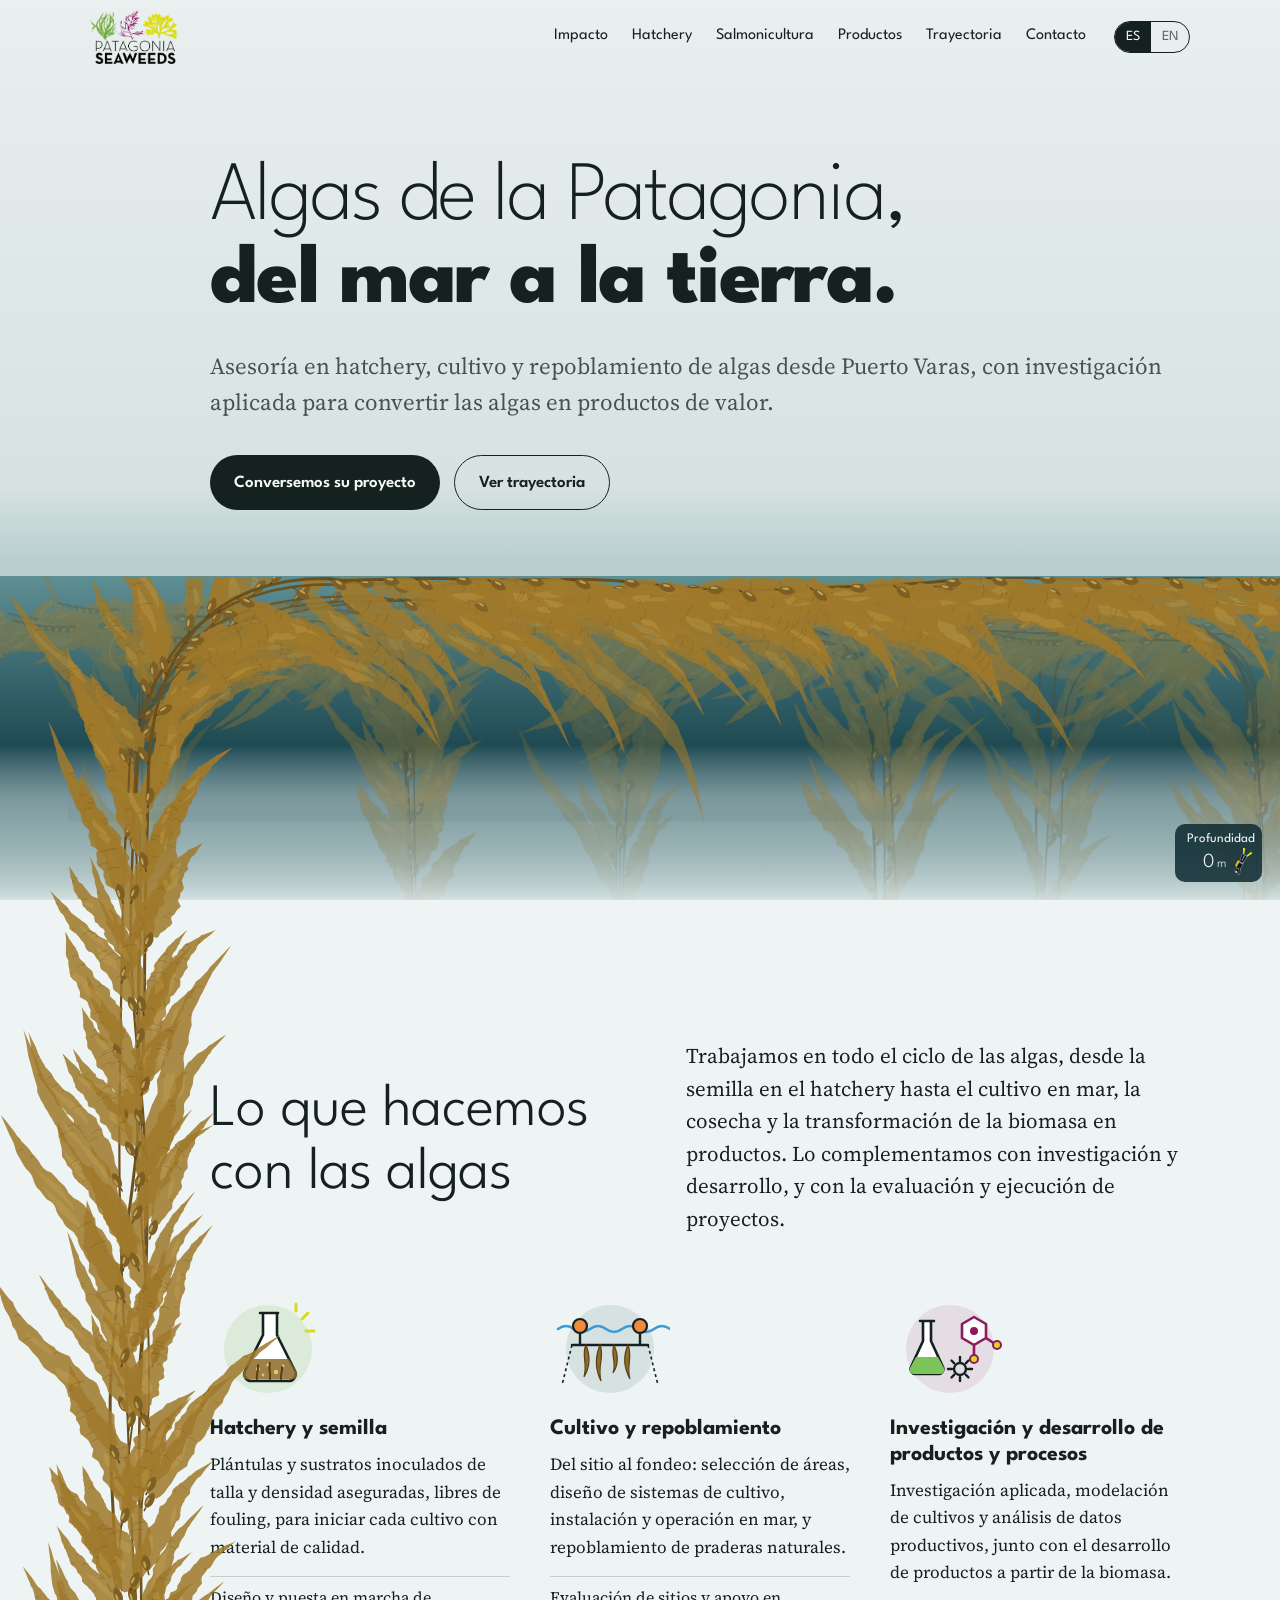
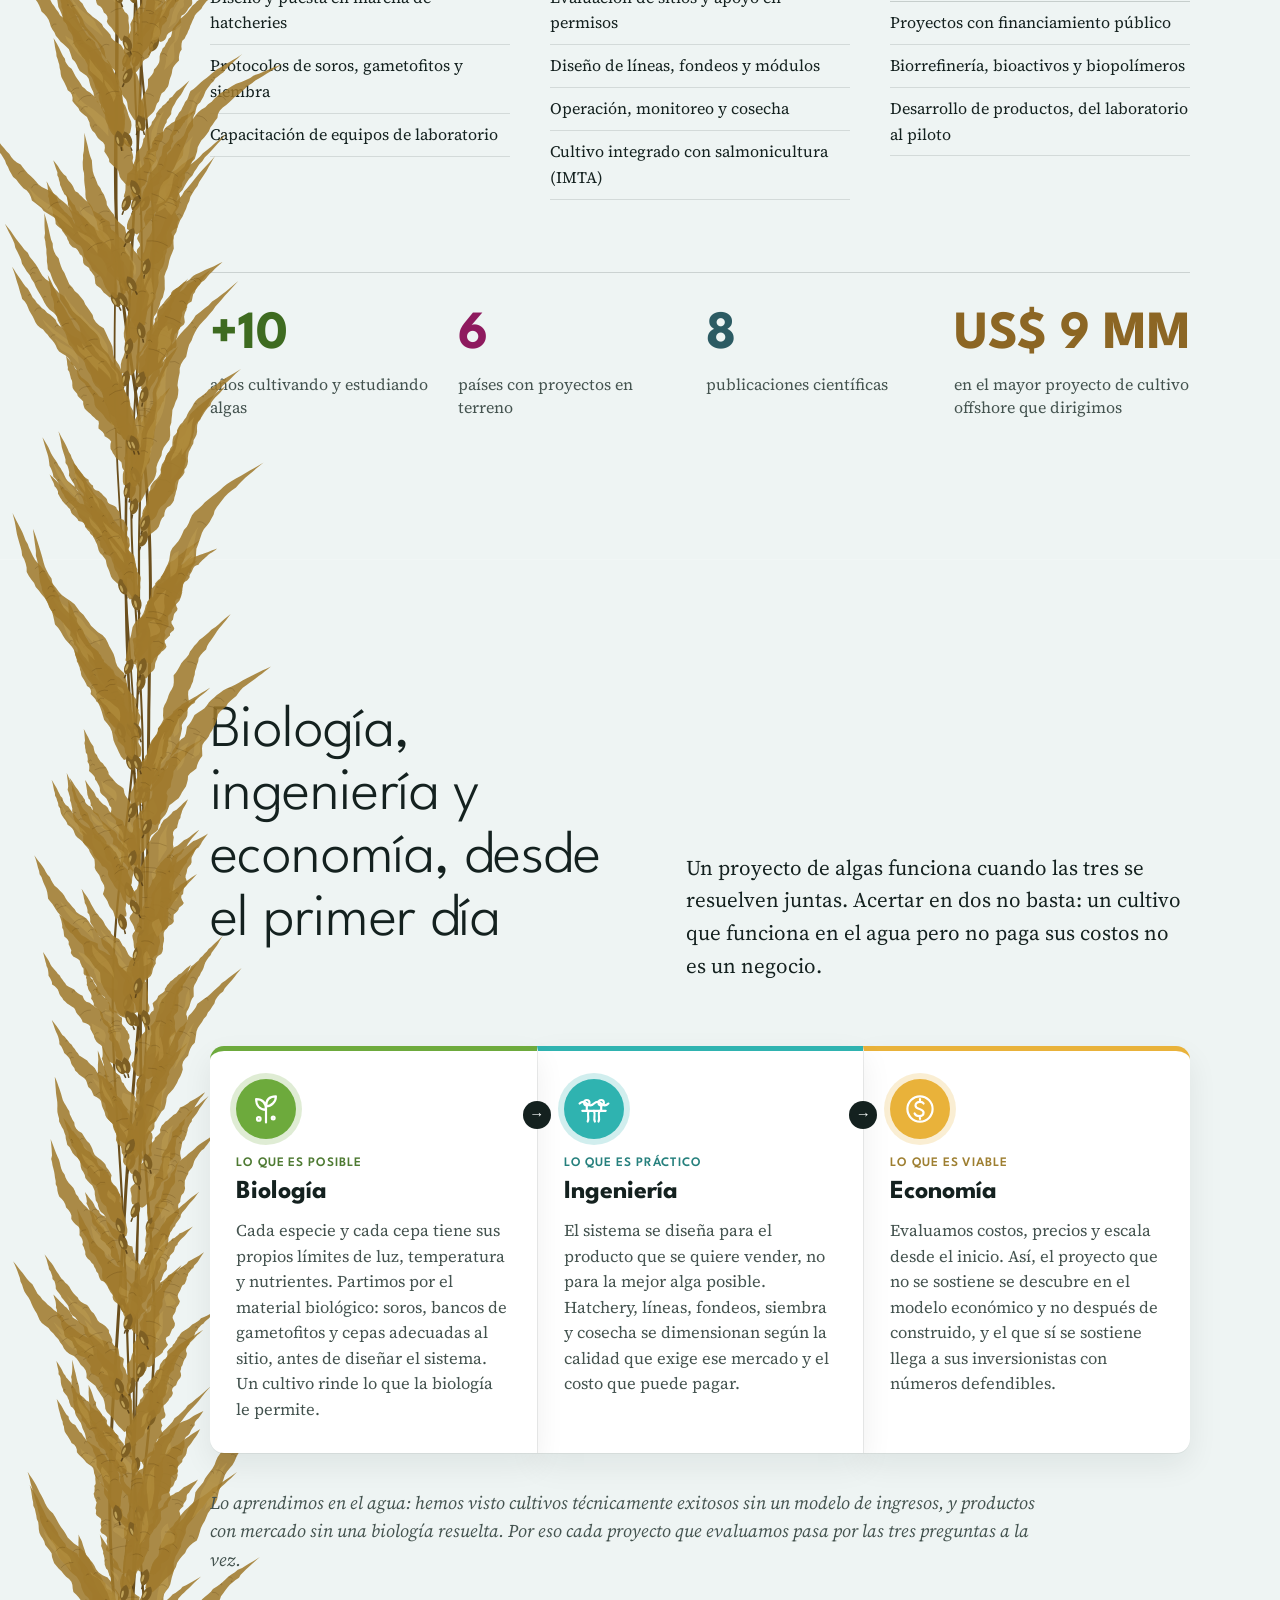
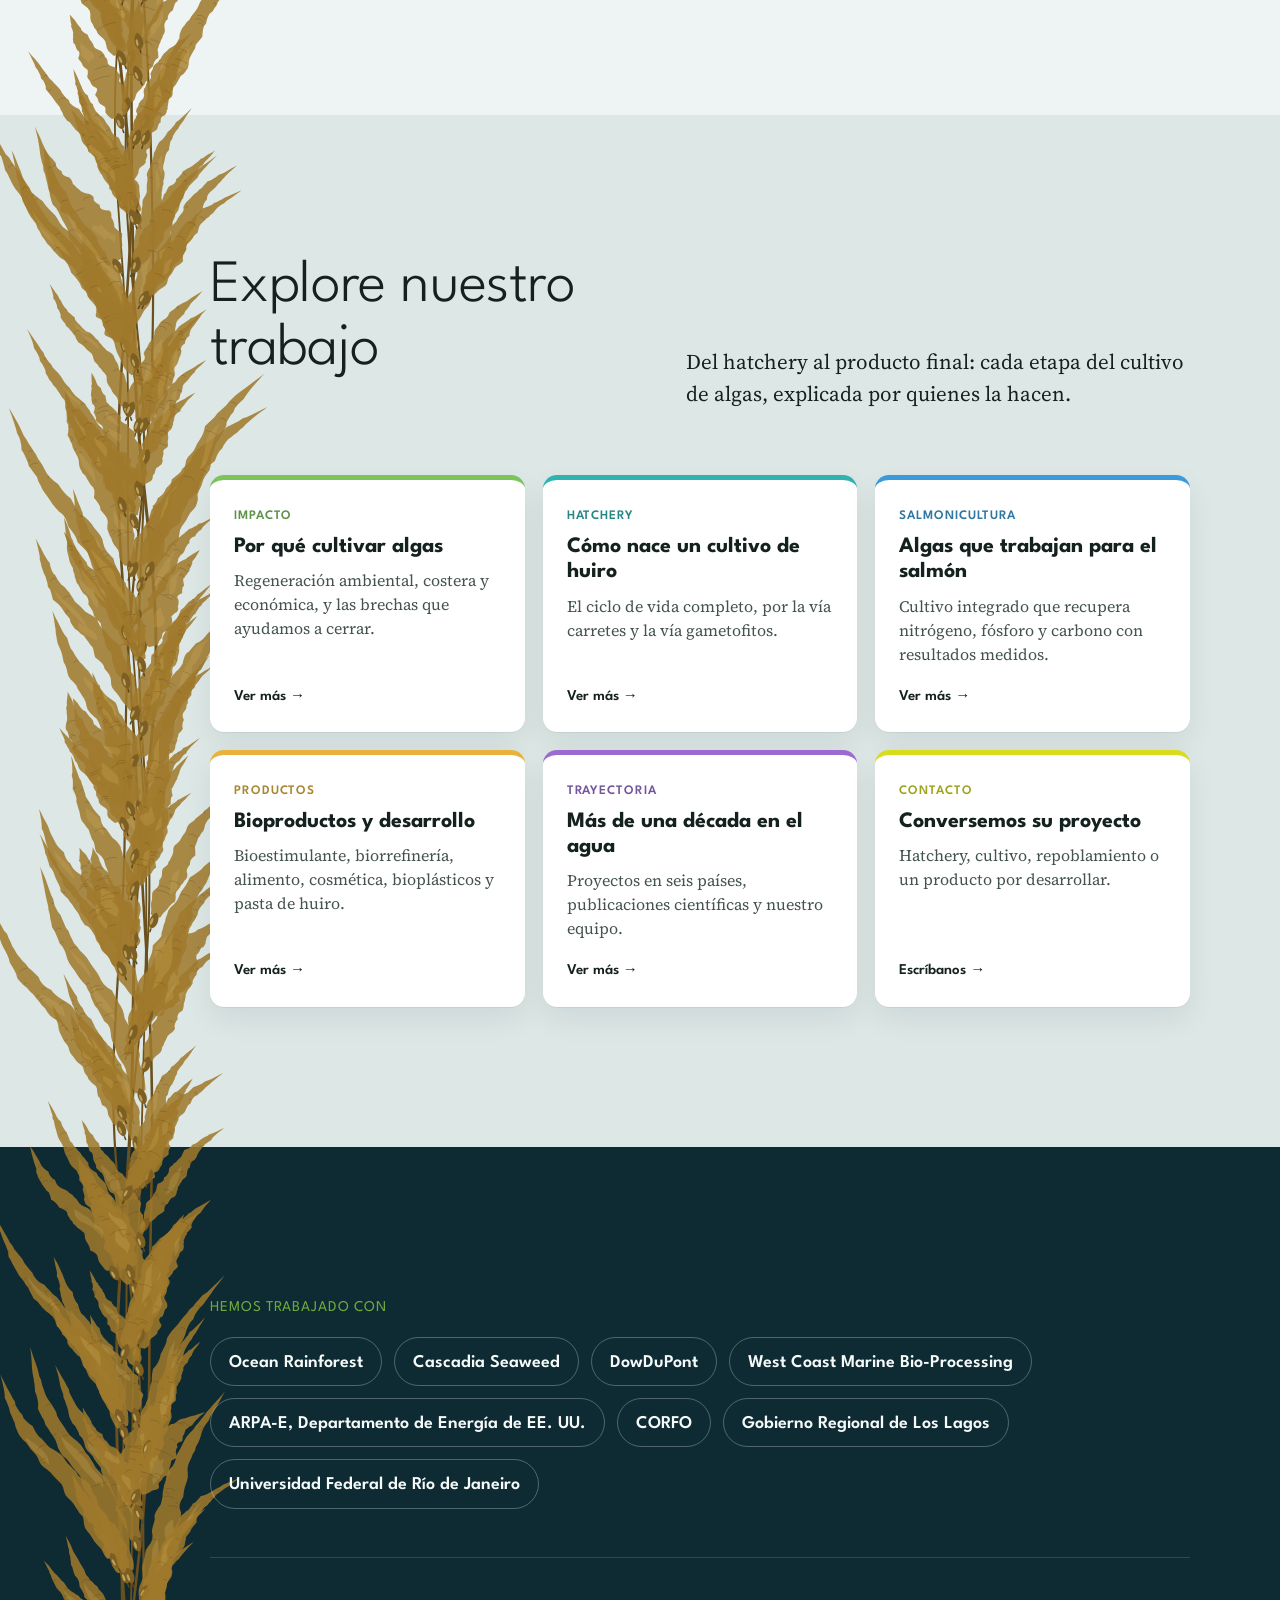
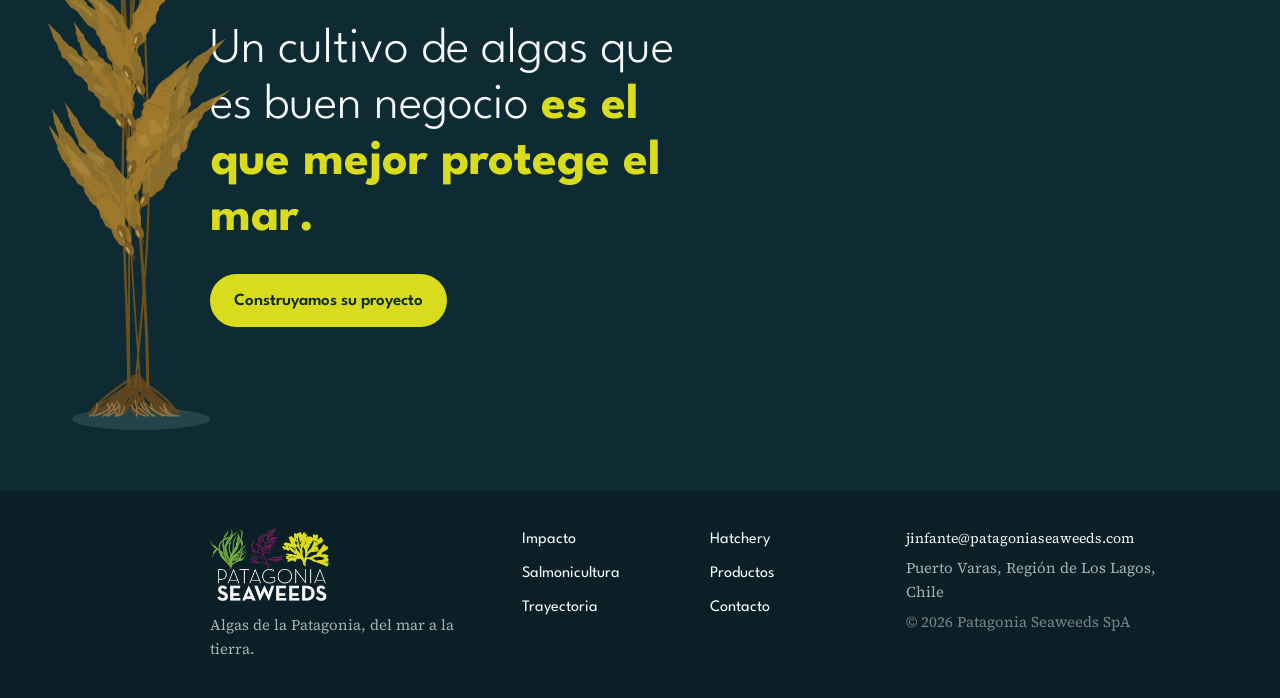
==== index.html @ 60bc0990 "Actualiza sitio 11/03/2026 12:45:59.74" ====
<!DOCTYPE html>

<html lang="es"><head>
<meta charset="utf-8"/>
<meta content="width=device-width, initial-scale=1.0" name="viewport"/>
<title>Cultivo de algas y hatchery en Chile | Patagonia Seaweeds</title>
<meta content="Hatchery de algas, cultivo y repoblamiento de huiro (Macrocystis), algas para salmonicultura (IMTA), bioestimulantes y desarrollo de productos. Puerto Varas, Chile." name="description"/>
<link href="https://www.patagoniaseaweeds.com/" rel="canonical"/>
<link href="https://www.patagoniaseaweeds.com/" hreflang="es" rel="alternate"/>
<link href="https://www.patagoniaseaweeds.com/en/" hreflang="en" rel="alternate"/>
<link href="https://www.patagoniaseaweeds.com/" hreflang="x-default" rel="alternate"/>
<meta content="index, follow, max-image-preview:large, max-snippet:-1" name="robots"/>
<meta content="#0E2A33" name="theme-color"/>
<meta content="website" property="og:type"/>
<meta content="Patagonia Seaweeds" property="og:site_name"/>
<meta content="es_CL" property="og:locale"/>
<meta content="en_US" property="og:locale:alternate"/>
<meta content="https://www.patagoniaseaweeds.com/" property="og:url"/>
<meta content="Cultivo de algas y hatchery en Chile | Patagonia Seaweeds" property="og:title"/>
<meta content="Hatchery de algas, cultivo y repoblamiento de huiro (Macrocystis), algas para salmonicultura (IMTA), bioestimulantes y desarrollo de productos. Puerto Varas, Chile." property="og:description"/>
<meta content="https://www.patagoniaseaweeds.com/images/og.jpg" property="og:image"/>
<meta content="summary_large_image" name="twitter:card"/>
<link href="/favicon-32.png" rel="icon" sizes="32x32" type="image/png"/>
<link href="/favicon.png" rel="apple-touch-icon"/>
<script type="application/ld+json">
  {
    "@context": "https://schema.org",
    "@graph": [
      {
        "@type": ["Organization", "ProfessionalService"],
        "@id": "https://www.patagoniaseaweeds.com/#org",
        "name": "Patagonia Seaweeds SpA",
        "alternateName": "Patagonia Seaweeds",
        "url": "https://www.patagoniaseaweeds.com/",
        "logo": "https://www.patagoniaseaweeds.com/images/logo-color.png",
        "image": "https://www.patagoniaseaweeds.com/images/og.jpg",
        "foundingDate": "2015-10-02",
        "founder": { "@id": "https://www.patagoniaseaweeds.com/#javier" },
        "address": { "@type": "PostalAddress", "addressLocality": "Puerto Varas", "addressRegion": "Región de Los Lagos", "addressCountry": "CL" },
        "areaServed": [{ "@type": "Country", "name": "Chile" }, { "@type": "Place", "name": "Internacional" }],
        "email": "jinfante@patagoniaseaweeds.com",
        "description": "Empresa de Puerto Varas, Chile, especializada en hatchery de algas, cultivo y repoblamiento de huiro (Macrocystis pyrifera), cultivo de algas junto a centros de salmón (IMTA), bioestimulantes, biorrefinería y desarrollo de productos a partir de algas.",
        "knowsAbout": ["cultivo de algas", "hatchery de algas", "Macrocystis pyrifera", "huiro", "kelp", "repoblamiento de algas", "acuicultura multitrófica integrada (IMTA)", "bioestimulantes de algas", "biorrefinería de algas", "alginato", "fucoidano"],
        "knowsLanguage": ["es", "en"],
        "hasOfferCatalog": {
          "@type": "OfferCatalog",
          "name": "Servicios",
          "itemListElement": [
            { "@type": "Offer", "itemOffered": { "@type": "Service", "name": "Hatchery y semilla de algas", "description": "Diseño y puesta en marcha de hatcheries, protocolos de soros, gametofitos y siembra, y capacitación de equipos." } },
            { "@type": "Offer", "itemOffered": { "@type": "Service", "name": "Cultivo y repoblamiento de algas", "description": "Evaluación de sitios, diseño de líneas y fondeos, operación, monitoreo, cosecha y repoblamiento de praderas naturales." } },
            { "@type": "Offer", "itemOffered": { "@type": "Service", "name": "Algas para salmonicultura (IMTA)", "description": "Cultivo de algas junto a centros de salmón para recuperar nitrógeno, fósforo y carbono, con resultados medidos y verificables." } },
            { "@type": "Offer", "itemOffered": { "@type": "Service", "name": "Investigación y desarrollo de productos y procesos", "description": "Biorrefinería, bioestimulantes, alimento animal, alimentación humana, cosmética y bioplásticos a partir de algas." } }
          ]
        }
      },
      {
        "@type": "Person",
        "@id": "https://www.patagoniaseaweeds.com/#javier",
        "name": "Javier Infante Rosselot",
        "jobTitle": "Fundador",
        "worksFor": { "@id": "https://www.patagoniaseaweeds.com/#org" },
        "image": "https://www.patagoniaseaweeds.com/images/fotos/perfil-javier.jpg"
      },
      {
        "@type": "WebSite",
        "@id": "https://www.patagoniaseaweeds.com/#web",
        "url": "https://www.patagoniaseaweeds.com/",
        "name": "Patagonia Seaweeds",
        "inLanguage": ["es", "en"],
        "publisher": { "@id": "https://www.patagoniaseaweeds.com/#org" }
      }
    ]
  }
  </script>
<link href="https://fonts.googleapis.com" rel="preconnect"/>
<link crossorigin="" href="https://fonts.gstatic.com" rel="preconnect"/>
<link href="https://fonts.googleapis.com/css2?family=League+Spartan:wght@200;300;600;700;800&amp;family=Source+Serif+4:ital,opsz,wght@0,8..60,400;0,8..60,600;1,8..60,400&amp;display=swap" rel="stylesheet"/>
<link href="/css/style.css?v=202611031244" rel="stylesheet"/>
</head><body><a class="skip" data-i18n="skip" href="#main">Saltar al contenido</a><header class="nav" id="nav">
<div class="nav-inner">
<a aria-label="Patagonia Seaweeds, inicio" class="brand" href="/">
<img alt="Patagonia Seaweeds" class="logo-dark" height="48" src="/images/logo-color.png" width="78"/>
<img alt="" class="logo-light" height="48" src="/images/logo-claro.png" width="78"/>
</a>
<nav aria-label="Principal" class="nav-links" id="navlinks">
      <a data-i18n="nav8" href="/impacto/">Impacto</a>
      <a data-i18n="nav2" href="/hatchery/">Hatchery</a>
      <a data-i18n="nav6" href="/salmonicultura/">Salmonicultura</a>
      <a data-i18n="nav7" href="/productos/">Productos</a>
      <a data-i18n="nav4" href="/trayectoria/">Trayectoria</a>
      <a data-i18n="nav5" href="/contacto/">Contacto</a>
    </nav>
<div aria-label="Idioma / Language" class="lang" role="group">
<a aria-current="true" href="/" hreflang="es" lang="es">ES</a>
<a href="/en/" hreflang="en" lang="en">EN</a>
</div>
<button aria-controls="navlinks" aria-expanded="false" aria-label="Menú" class="burger" id="burger"><span></span><span></span><span></span></button>
</div>
</header><main id="main"><svg aria-hidden="true" class="kelp-lane" id="kelpLane"></svg><section class="hero" data-depth="0" id="inicio">
<div class="wrap hero-copy">
<h1 class="rise"><span data-i18n="h1a">Algas de la Patagonia,</span> <span class="strong" data-i18n="h1b">del mar a la tierra.</span></h1>
<p class="lead rise d1" data-i18n="hero_lead">Asesoría en hatchery, cultivo y repoblamiento de algas desde Puerto Varas, con investigación aplicada para convertir las algas en productos de valor.</p>
<div class="hero-cta rise d2">
<a class="btn btn-kelp" data-i18n="cta1" href="/contacto/">Conversemos su proyecto</a>
<a class="btn btn-line" data-i18n="cta2" href="/trayectoria/">Ver trayectoria</a>
</div>
</div>
<div aria-hidden="true" class="sea">
<svg preserveaspectratio="xMidYMin slice" viewbox="0 0 1440 380">
<defs>
<lineargradient id="water" x1="0" x2="0" y1="0" y2="1">
<stop offset="0" stop-color="#5E8F93"></stop>
<stop offset=".5" stop-color="#1F4A53"></stop>
<stop offset="1" stop-color="#EEF4F3" stop-opacity="0"></stop>
</lineargradient>
<lineargradient id="fade" x1="0" x2="0" y1="0" y2="1">
<stop offset="0" stop-color="#2C5B63" stop-opacity="0"></stop>
<stop offset="1" stop-color="#EEF4F3"></stop>
</lineargradient>
</defs>
<rect fill="url(#water)" height="380" width="1440" x="0" y="0"></rect>
<g id="canopy" opacity=".5"></g>
<rect fill="url(#fade)" height="130" width="1440" x="0" y="250"></rect>
</svg>
</div>
</section><section class="band-surface" data-depth="4" id="que-hacemos">
<div class="wrap">
<div class="intro">
<h2 data-i18n="wwd_h">Lo que hacemos con las algas</h2>
<p class="lead" data-i18n="wwd_p">Trabajamos en todo el ciclo de las algas, desde la semilla en el hatchery hasta el cultivo en mar, la cosecha y la transformación de la biomasa en productos. Lo complementamos con investigación y desarrollo, y con la evaluación y ejecución de proyectos.</p>
</div>
<div class="lines">
<article class="line">
<div class="line-alga"><svg aria-hidden="true" class="line-ic" viewbox="0 0 120 96"><circle cx="58" cy="50" fill="#6DAA3C" fill-opacity=".14" r="44"></circle>
<path d="M50 14 h18 M53 14 v22 l-18 36 a7 7 0 0 0 6.3 10 h37.4 a7 7 0 0 0 6.3 -10 l-18 -36 v-22" fill="#fff" stroke="#14211F" stroke-linecap="round" stroke-linejoin="round" stroke-width="2.6"></path>
<path d="M41 60 h38 l7.6 13 a5 5 0 0 1 -4.4 7.5 H37.8 a5 5 0 0 1 -4.4 -7.5z" fill="#8C6A2A" fill-opacity=".85"></path>
<g fill="#E9C46A"><circle cx="48" cy="70" r="2"></circle><circle cx="58" cy="66" r="1.6"></circle><circle cx="66" cy="73" r="2.2"></circle><circle cx="73" cy="67" r="1.5"></circle><circle cx="53" cy="76" r="1.4"></circle></g>
<path d="M47 80 c-1 -6 2 -9 1 -14 M60 80 c1 -7 -2 -10 0 -16 M71 80 c-1 -5 2 -8 1 -12" fill="none" stroke="#5A3E10" stroke-linecap="round" stroke-width="2"></path>
<path d="M92 20 l6 -6 M96 32 h8 M86 12 v-7" stroke="#D9DC1C" stroke-linecap="round" stroke-width="3"></path></svg></div>
<h3 data-i18n="l1_h">Hatchery y semilla</h3>
<p data-i18n="l1_p">Plántulas y sustratos inoculados de talla y densidad aseguradas, libres de fouling, para iniciar cada cultivo con material de calidad.</p>
<ul>
<li data-i18n="l1_a">Diseño y puesta en marcha de hatcheries</li>
<li data-i18n="l1_b">Protocolos de soros, gametofitos y siembra</li>
<li data-i18n="l1_c">Capacitación de equipos de laboratorio</li>
</ul>
</article>
<article class="line">
<div class="line-alga"><svg aria-hidden="true" class="line-ic" viewbox="0 0 120 96"><circle cx="60" cy="50" fill="#2C5B63" fill-opacity=".12" r="44"></circle>
<path d="M8 30 q8 -6 16 0 t16 0 t16 0 t16 0 t16 0 t16 0 t16 0" fill="none" stroke="#3B9AD9" stroke-linecap="round" stroke-width="2.6"></path>
<circle cx="30" cy="27" fill="#F08A3C" r="7" stroke="#14211F" stroke-width="2.2"></circle><circle cx="90" cy="27" fill="#F08A3C" r="7" stroke="#14211F" stroke-width="2.2"></circle>
<path d="M30 34 v12 M90 34 v12 M22 46 h76" fill="none" stroke="#14211F" stroke-linecap="round" stroke-width="2.4"></path>
<g fill="#8E6C30" stroke="#5A3E10" stroke-width="1.2"><path d="M36 46 c-5 10 2 18 -2 32 c6 -10 6 -22 2 -32z"></path><path d="M50 46 c5 12 -3 20 1 36 c-6 -12 -6 -24 -1 -36z"></path><path d="M64 46 c-4 9 3 17 -1 28 c6 -9 5 -19 1 -28z"></path><path d="M78 46 c5 12 -2 22 2 34 c-6 -11 -7 -23 -2 -34z"></path></g>
<path d="M22 46 l-10 40 M98 46 l10 40" stroke="#14211F" stroke-dasharray="3 3" stroke-width="1.6"></path></svg></div>
<h3 data-i18n="l2_h">Cultivo y repoblamiento</h3>
<p data-i18n="l2_p">Del sitio al fondeo: selección de áreas, diseño de sistemas de cultivo, instalación y operación en mar, y repoblamiento de praderas naturales.</p>
<ul>
<li data-i18n="l2_a">Evaluación de sitios y apoyo en permisos</li>
<li data-i18n="l2_b">Diseño de líneas, fondeos y módulos</li>
<li data-i18n="l2_c">Operación, monitoreo y cosecha</li>
<li data-i18n="l2_d">Cultivo integrado con salmonicultura (IMTA)</li>
</ul>
</article>
<article class="line">
<div class="line-alga"><svg aria-hidden="true" class="line-ic" viewbox="0 0 120 96"><circle cx="60" cy="50" fill="#8E1A5E" fill-opacity=".10" r="44"></circle>
<path d="M30 22 h14 M33 22 v20 l-12 26 a5 5 0 0 0 4.5 7 h23 a5 5 0 0 0 4.5 -7 l-12 -26 v-20" fill="#fff" stroke="#14211F" stroke-linecap="round" stroke-linejoin="round" stroke-width="2.6"></path>
<path d="M26 58 h22 l6 11 a4 4 0 0 1 -3.6 6 H23.6 a4 4 0 0 1 -3.6 -6z" fill="#7CC35A"></path>
<g transform="translate(84 32)"><path d="M0 -14 l12 7 v14 l-12 7 l-12 -7 v-14z" fill="#fff" stroke="#8E1A5E" stroke-linejoin="round" stroke-width="2.6"></path><circle fill="#8E1A5E" r="4"></circle><path d="M12 7 l9 6 M0 14 v11" stroke="#8E1A5E" stroke-linecap="round" stroke-width="2.6"></path><circle cx="23" cy="14" fill="#D9DC1C" r="4" stroke="#8E1A5E" stroke-width="2"></circle><circle cy="28" fill="#D9DC1C" r="4" stroke="#8E1A5E" stroke-width="2"></circle></g>
<g fill="none" stroke="#14211F" stroke-width="2.4" transform="translate(70 70)"><circle r="6"></circle><path d="M0 -12 v4 M0 8 v4 M-12 0 h4 M8 0 h4 M-8.5 -8.5 l2.8 2.8 M5.7 5.7 l2.8 2.8 M-8.5 8.5 l2.8 -2.8 M5.7 -5.7 l2.8 -2.8" stroke-linecap="round"></path></g></svg></div>
<h3 data-i18n="l3_h">Investigación y desarrollo de productos y procesos</h3>
<p data-i18n="l3_p">Investigación aplicada, modelación de cultivos y análisis de datos productivos, junto con el desarrollo de productos a partir de la biomasa.</p>
<ul>
<li data-i18n="l3_a">Proyectos con financiamiento público</li>
<li data-i18n="l3_b">Biorrefinería, bioactivos y biopolímeros</li>
<li data-i18n="l3_c">Desarrollo de productos, del laboratorio al piloto</li>
</ul>
</article>
</div>
<ul aria-label="Trayectoria en cifras" class="stats">
<li><span class="st-n">+10</span><span class="st-l" data-i18n="st1">años cultivando y estudiando algas</span></li>
<li><span class="st-n">6</span><span class="st-l" data-i18n="st2">países con proyectos en terreno</span></li>
<li><span class="st-n">8</span><span class="st-l" data-i18n="st3">publicaciones científicas</span></li>
<li><span class="st-n">US$ 9 MM</span><span class="st-l" data-i18n="st4">en el mayor proyecto de cultivo offshore que dirigimos</span></li>
</ul>
</div>
</section><section class="band-surface band-line" data-depth="6" id="enfoque">
<div class="wrap">
<div class="intro">
<h2 data-i18n="tr_h">Biología, ingeniería y economía, desde el primer día</h2>
<p class="lead" data-i18n="tr_p">Un proyecto de algas funciona cuando las tres se resuelven juntas. Acertar en dos no basta: un cultivo que funciona en el agua pero no paga sus costos no es un negocio.</p>
</div>
<ol class="triad">
<li style="--c:#6DAA3C"><span class="tr-ic"><svg aria-hidden="true" viewbox="0 0 40 40"><g fill="none" stroke="currentColor" stroke-linecap="round" stroke-linejoin="round" stroke-width="2.4"><path d="M20 35 V14"></path><path d="M20 21 C 13 21, 9 16, 9 9 C 16 9, 20 13, 20 21z M20 17 C 26 17, 31 12, 31 6 C 24 6, 20 10, 20 17z"></path><circle cx="12" cy="31" r="2"></circle><circle cx="28" cy="30" r="1.6"></circle></g></svg></span><span class="tr-k" data-i18n="tr1_k">Lo que es posible</span><h3 data-i18n="tr1_h">Biología</h3><p data-i18n="tr1_p">Cada especie y cada cepa tiene sus propios límites de luz, temperatura y nutrientes. Partimos por el material biológico: soros, bancos de gametofitos y cepas adecuadas al sitio, antes de diseñar el sistema. Un cultivo rinde lo que la biología le permite.</p></li>
<li style="--c:#2FB3B0"><span class="tr-ic"><svg aria-hidden="true" viewbox="0 0 40 40"><g fill="none" stroke="currentColor" stroke-linecap="round" stroke-linejoin="round" stroke-width="2.4"><path d="M4 14 q4 -4 8 0 t8 0 t8 0 t8 0"></path><circle cx="12" cy="13" r="3"></circle><circle cx="28" cy="13" r="3"></circle><path d="M12 16 v6 M28 16 v6 M7 22 h26"></path><path d="M14 22 c-2 5 1 8 -1 12 M20 22 c2 5 -1 8 1 12 M26 22 c-2 5 1 8 -1 12"></path></g></svg></span><span class="tr-k" data-i18n="tr2_k">Lo que es práctico</span><h3 data-i18n="tr2_h">Ingeniería</h3><p data-i18n="tr2_p">El sistema se diseña para el producto que se quiere vender, no para la mejor alga posible. Hatchery, líneas, fondeos, siembra y cosecha se dimensionan según la calidad que exige ese mercado y el costo que puede pagar.</p></li>
<li style="--c:#E9B23A"><span class="tr-ic"><svg aria-hidden="true" viewbox="0 0 40 40"><g fill="none" stroke="currentColor" stroke-linecap="round" stroke-linejoin="round" stroke-width="2.4"><circle cx="20" cy="20" r="14"></circle><path d="M24 14 c-1 -2 -3 -2 -4 -2 c-3 0 -5 1.5 -5 4 c0 5 9 3 9 8 c0 2.5 -2 4 -5 4 c-2 0 -4 -1 -5 -3 M20 9 v3 M20 28 v3"></path></g></svg></span><span class="tr-k" data-i18n="tr3_k">Lo que es viable</span><h3 data-i18n="tr3_h">Economía</h3><p data-i18n="tr3_p">Evaluamos costos, precios y escala desde el inicio. Así, el proyecto que no se sostiene se descubre en el modelo económico y no después de construido, y el que sí se sostiene llega a sus inversionistas con números defendibles.</p></li>
</ol>
<p class="tr-note" data-i18n="tr_note">Lo aprendimos en el agua: hemos visto cultivos técnicamente exitosos sin un modelo de ingresos, y productos con mercado sin una biología resuelta. Por eso cada proyecto que evaluamos pasa por las tres preguntas a la vez.</p>
</div>
</section><section class="band-glacial" data-depth="8" id="explora"><div class="wrap">
<div class="intro"><h2 data-i18n="ex_h">Explore nuestro trabajo</h2>
<p class="lead" data-i18n="ex_p">Del hatchery al producto final: cada etapa del cultivo de algas, explicada por quienes la hacen.</p></div>
<ul class="explore">
<li style="--c:#7CC35A"><a href="/impacto/"><span class="ex-k" data-i18n="nav8">Impacto</span><h3 data-i18n="ex1_h">Por qué cultivar algas</h3><p data-i18n="ex1_p">Regeneración ambiental, costera y económica, y las brechas que ayudamos a cerrar.</p><span class="ex-more" data-i18n="ex_more">Ver más</span></a></li>
<li style="--c:#2FB3B0"><a href="/hatchery/"><span class="ex-k" data-i18n="nav2">Hatchery</span><h3 data-i18n="ex2_h">Cómo nace un cultivo de huiro</h3><p data-i18n="ex2_p">El ciclo de vida completo, por la vía carretes y la vía gametofitos.</p><span class="ex-more" data-i18n="ex_more">Ver más</span></a></li>
<li style="--c:#3B9AD9"><a href="/salmonicultura/"><span class="ex-k" data-i18n="nav6">Salmonicultura</span><h3 data-i18n="ex3_h">Algas que trabajan para el salmón</h3><p data-i18n="ex3_p">Cultivo integrado que recupera nitrógeno, fósforo y carbono con resultados medidos.</p><span class="ex-more" data-i18n="ex_more">Ver más</span></a></li>
<li style="--c:#E9B23A"><a href="/productos/"><span class="ex-k" data-i18n="nav7">Productos</span><h3 data-i18n="ex4_h">Bioproductos y desarrollo</h3><p data-i18n="ex4_p">Bioestimulante, biorrefinería, alimento, cosmética, bioplásticos y pasta de huiro.</p><span class="ex-more" data-i18n="ex_more">Ver más</span></a></li>
<li style="--c:#9B6BD1"><a href="/trayectoria/"><span class="ex-k" data-i18n="nav4">Trayectoria</span><h3 data-i18n="ex5_h">Más de una década en el agua</h3><p data-i18n="ex5_p">Proyectos en seis países, publicaciones científicas y nuestro equipo.</p><span class="ex-more" data-i18n="ex_more">Ver más</span></a></li>
<li style="--c:#D9DC1C"><a href="/contacto/"><span class="ex-k" data-i18n="nav5">Contacto</span><h3 data-i18n="ex6_h">Conversemos su proyecto</h3><p data-i18n="ex6_p">Hatchery, cultivo, repoblamiento o un producto por desarrollar.</p><span class="ex-more" data-i18n="ex_write">Escríbanos</span></a></li>
</ul></div></section><section class="band-fjord" data-depth="32" id="aliados">
<div class="wrap">
<div class="allies">
<p class="allies-t" data-i18n="al_t">Hemos trabajado con</p>
<ul class="allies-list">
<li>Ocean Rainforest</li>
<li>Cascadia Seaweed</li>
<li>DowDuPont</li>
<li>West Coast Marine Bio-Processing</li>
<li data-i18n="al3">ARPA-E, Departamento de Energía de EE. UU.</li>
<li>CORFO</li>
<li data-i18n="al5">Gobierno Regional de Los Lagos</li>
<li data-i18n="al6">Universidad Federal de Río de Janeiro</li>
</ul>
</div>
<blockquote class="manifest">
<p><span data-i18n="mf_a">Un cultivo de algas que es buen negocio</span> <strong data-i18n="mf_b">es el que mejor protege el mar.</strong></p>
<a class="btn btn-fucus" data-i18n="mf_cta" href="/contacto/">Construyamos su proyecto</a>
</blockquote>
</div>
</section></main><footer><div class="wrap foot">
<div class="foot-brand"><img alt="Patagonia Seaweeds" height="74" src="/images/logo-claro.png" style="width:120px;height:auto" width="120"/>
<p data-i18n="ft_tag">Algas de la Patagonia, del mar a la tierra.</p></div>
<nav aria-label="Sitio" class="foot-nav">
<a data-i18n="nav8" href="/impacto/">Impacto</a><a data-i18n="nav2" href="/hatchery/">Hatchery</a><a data-i18n="nav6" href="/salmonicultura/">Salmonicultura</a>
<a data-i18n="nav7" href="/productos/">Productos</a><a data-i18n="nav4" href="/trayectoria/">Trayectoria</a><a data-i18n="nav5" href="/contacto/">Contacto</a>
</nav>
<div class="foot-ct"><a href="mailto:jinfante@patagoniaseaweeds.com">jinfante@patagoniaseaweeds.com</a>
<p data-i18n="ft_loc">Puerto Varas, Región de Los Lagos, Chile</p>
<p class="foot-c">© <span id="yr">2026</span> Patagonia Seaweeds SpA</p></div>
</div></footer><div aria-hidden="true" class="depth" id="depth"><span data-i18n="depth">Profundidad</span><strong><span class="dv"><span id="depthVal">0</span><em>m</em></span><svg class="diver" height="28" viewbox="0 0 26 44" width="17">
<g transform="translate(13 22) rotate(-64) translate(-23 -14)">
<g class="fin fin-a"><path d="M33 11.6 L44 6.5 L45.5 9.5 L35 13z" fill="#D9DC1C"></path></g>
<g class="fin fin-b"><path d="M33 15.4 L44 20.5 L42.5 23.3 L32.6 17.6z" fill="#D9DC1C"></path></g>
<path d="M24 12.2 L34 11.4 M24 15.6 L34 16.2" stroke="#9FB6B5" stroke-linecap="round" stroke-width="4"></path>
<path d="M24 12.2 L34 11.4 M24 15.6 L34 16.2" stroke="#0B1112" stroke-linecap="round" stroke-width="2.8"></path>
<rect fill="#E8C21C" height="4" rx="2" stroke="#0B1112" stroke-width=".5" width="11" x="12.5" y="7"></rect>
<path d="M10.5 13.9 C 10.5 10.6, 13 10.4, 18 10.6 L 25 11.4 C 26.6 11.6, 26.6 16.4, 25 16.6 L 18 17.3 C 13 17.5, 10.5 17.2, 10.5 13.9z" fill="#0B1112" stroke="#9FB6B5" stroke-width=".7"></path>
<path d="M21.6 10.6 L 21.6 17.2" stroke="#8C979B" stroke-width="2.4"></path>
<path d="M12 16 L 4.5 18.5" stroke="#9FB6B5" stroke-linecap="round" stroke-width="3.4"></path>
<path d="M12 16 L 4.5 18.5" stroke="#0B1112" stroke-linecap="round" stroke-width="2.2"></path>
<circle cx="7.6" cy="13.6" fill="#0B1112" r="3.3" stroke="#9FB6B5" stroke-width=".7"></circle>
<rect fill="#CFE3E8" height="2.8" rx=".9" width="3" x="4.1" y="11.8"></rect>
</g>
<g class="bub" fill="none" stroke="#CFE3E8" stroke-width=".9"><circle cx="2.6" cy="36.5" r="1.6"></circle><circle cx="2" cy="36.5" r="1.1"></circle><circle cx="3" cy="36.5" r="1.3"></circle><circle cx="2.2" cy="36.5" r=".9"></circle><circle cx="2.8" cy="36.5" r="1.4"></circle><circle cx="2.4" cy="36.5" r="1"></circle></g>
</svg></strong></div><script src="/js/kelp.js?v=202611031244"></script><script src="/js/main.js?v=202611031244"></script></body></html>
---- css/style.css ----
/* Patagonia Seaweeds SpA */
*, *::before, *::after { box-sizing: border-box; margin: 0; padding: 0; }
html { scroll-behavior: smooth; -webkit-text-size-adjust: 100%; }
img, svg { display: block; max-width: 100%; }
a { color: inherit; }
button { font: inherit; color: inherit; background: none; border: 0; cursor: pointer; }

:root {
  --surface:   #EEF4F3;
  --glacial:   #DCE7E6;
  --midwater:  #2C5B63;
  --deep:      #163C47;
  --fjord:     #0E2A33;
  --ink:       #14211F;
  --ink-soft:  #44534F;
  --kelp:      #6DAA3C;
  --kelp-dk:   #3E6B20;
  --gracilaria:#8E1A5E;
  --fucus:     #D9DC1C;
  --foam:      #F6FAF9;
  --display: 'League Spartan', 'Futura', 'Century Gothic', sans-serif;
  --text: 'Source Serif 4', 'Georgia', serif;
  --measure: 34em;
  --gutter: clamp(16px, 4vw, 40px);
  --kelp-lane: 0px;
}
@media (min-width: 1000px) { :root { --kelp-lane: 120px; } }

body { font-family: var(--text); font-size: 18px; line-height: 1.62; color: var(--ink); background: var(--surface); overflow-x: hidden; }
h1, h2, h3 { font-family: var(--display); line-height: 1.05; letter-spacing: -0.01em; }
h2 { font-weight: 300; font-size: clamp(34px, 5vw, 60px); margin-bottom: 0.5em; }
h3 { font-weight: 700; font-size: 22px; letter-spacing: 0; margin-bottom: 0.4em; line-height: 1.15; }
p { max-width: var(--measure); }
p + p { margin-top: 0.8em; }
.lead { font-size: 21px; line-height: 1.55; }
:focus-visible { outline: 3px solid var(--fucus); outline-offset: 3px; border-radius: 2px; }
.sr-only { position: absolute; width: 1px; height: 1px; overflow: hidden; clip: rect(0 0 0 0); white-space: nowrap; }
.skip { position: absolute; left: -999px; top: 8px; background: var(--fjord); color: #fff; padding: 8px 14px; z-index: 100; }
.skip:focus { left: 8px; }

.wrap { max-width: 1180px; margin: 0 auto; padding: 0 var(--gutter); padding-left: calc(var(--gutter) + var(--kelp-lane)); }
section { position: relative; padding: clamp(72px, 11vw, 140px) 0; }

/* depth bands */
.band-surface { background: var(--surface); }
.band-glacial { background: var(--glacial); }
.band-shallow { background: #C7D9D8; }
.band-mid { background: var(--midwater); color: var(--foam); }
.band-line { border-top: 1px solid rgba(255,255,255,.14); }
.band-deep { background: var(--deep); color: var(--foam); }
.band-fjord { background: var(--fjord); color: var(--foam); }
.band-mid p, .band-deep p, .band-fjord p { color: #D5E3E1; }

/* nav */
.nav { position: fixed; inset: 0 0 auto 0; z-index: 50; transition: background .3s, box-shadow .3s; }
.nav.scrolled { background: rgba(238,244,243,.94); backdrop-filter: blur(8px); box-shadow: 0 1px 0 rgba(20,33,31,.08); }
.nav.on-dark.scrolled { background: rgba(14,42,51,.92); color: var(--foam); box-shadow: none; }
.nav-inner { max-width: 1180px; margin: 0 auto; padding: 10px var(--gutter); display: flex; align-items: center; gap: 28px; }
.brand { display: flex; align-items: center; gap: 10px; text-decoration: none; margin-right: auto; }
.brand img { height: 54px; width: auto; }
.brand .logo-light { display: none; }
.nav.on-dark .brand .logo-dark { display: none; }
.nav.on-dark .brand .logo-light { display: block; }
.nav-links { display: flex; gap: 24px; font-family: var(--display); font-size: 16px; }
.nav-links a { text-decoration: none; padding: 4px 0; border-bottom: 2px solid transparent; white-space: nowrap; }
@media (max-width: 1180px) { .nav-links { gap: 16px; font-size: 15px; } .nav-inner { gap: 20px; } }
.nav-links a:hover { border-color: var(--kelp); }
.lang { display: flex; border: 1px solid currentColor; border-radius: 20px; overflow: hidden; font-family: var(--display); font-size: 14px; }
.lang button, .lang a { padding: 4px 11px; opacity: .65; text-decoration: none; color: inherit; }
.lang a:hover { opacity: 1; }
.lang button[aria-pressed="true"], .lang a[aria-current="true"] { background: var(--ink); color: var(--foam); opacity: 1; }
.nav.on-dark .lang button[aria-pressed="true"], .nav.on-dark .lang a[aria-current="true"] { background: var(--foam); color: var(--fjord); }
.burger { display: none; width: 40px; height: 40px; }
.burger span { display: block; height: 2px; width: 22px; margin: 5px auto; background: currentColor; transition: transform .2s; }
@media (max-width: 860px) {
  .burger { display: block; }
  .nav-links { display: none; position: absolute; top: 100%; left: 0; right: 0; flex-direction: column; gap: 0; background: var(--fjord); color: var(--foam); padding: 8px var(--gutter) 18px; }
  .nav-links.open { display: flex; }
  .nav-links a { padding: 12px 0; border-bottom: 1px solid rgba(255,255,255,.1); }
}

/* HERO */
.hero { min-height: 100svh; padding: 0; display: grid; grid-template-rows: 1fr auto; overflow: hidden;
  background: linear-gradient(180deg, #E9F0EF 0%, #D6E2E1 54%, #B9CFCF 62%); }
.hero-copy { align-self: center; padding-top: 100px; padding-bottom: 8px; width: 100%; }
.hero h1 { font-weight: 200; font-size: clamp(44px, 6.6vw, 96px); line-height: .98; letter-spacing: -0.025em; max-width: none; }
.hero h1 .strong { display: block; font-weight: 800; letter-spacing: -0.02em; }
.hero .lead { margin-top: 26px; color: var(--ink-soft); max-width: none; font-size: 23px; }
.hero-cta { display: flex; flex-wrap: wrap; gap: 14px; margin-top: 34px; }
.btn { display: inline-flex; align-items: center; gap: 10px; font-family: var(--display); font-weight: 600; font-size: 17px; padding: 14px 24px 12px; border-radius: 40px; text-decoration: none; transition: background .2s, color .2s; }
.btn-kelp { background: var(--ink); color: var(--foam); }
.btn-kelp:hover { background: var(--kelp-dk); }
.btn-line { border: 1.5px solid currentColor; }
.btn-line:hover { background: rgba(20,33,31,.06); }
.sea { position: relative; height: clamp(220px, 36vh, 380px); }
.sea svg { position: absolute; inset: 0; width: 100%; height: 100%; }
.sway { transform-box: fill-box; transform-origin: 50% 100%; animation: sway 7s ease-in-out infinite alternate; }
.sway.b { animation-duration: 9s; animation-delay: -3s; }
.sway.c { animation-duration: 8s; animation-delay: -5s; }
@keyframes sway { from { transform: rotate(-2.4deg); } to { transform: rotate(2.4deg); } }
.wave { animation: wave 12s linear infinite; }
@keyframes wave { to { transform: translateX(-600px); } }
.rise { opacity: 0; transform: translateY(40px); animation: rise 1.6s cubic-bezier(.2,.7,.2,1) forwards; }
.rise.d1 { animation-delay: .15s; } .rise.d2 { animation-delay: .35s; } .rise.d3 { animation-delay: .55s; }
@keyframes rise { to { opacity: 1; transform: none; } }

/* KELP LANE */
.kelp-lane { position: absolute; top: 0; left: 0; width: 120px; pointer-events: none; z-index: 2; display: none; }
@media (min-width: 1000px) { .kelp-lane { display: block; } }
.kelp-lane { overflow: visible; }
.kelp-lane .stipe { fill: none; stroke: #6B4F1D; stroke-linecap: round; }
.blade-g { transform-box: view-box; }
.kelp-lane .blade-g { opacity: 0; transform: scale(.08); transition: opacity 1s, transform 1.2s cubic-bezier(.2,.7,.2,1); }
.kelp-lane .blade-g.on { opacity: 1; transform: none; }
.blade-sway { transform-box: view-box; animation: bladeSway 7s ease-in-out infinite alternate; }
@keyframes bladeSway { from { transform: rotate(-4deg); } to { transform: rotate(4deg); } }
.kelp-lane .apical { opacity: 0; transition: opacity 1s; }
.kelp-lane .apical.on { opacity: 1; }
.kelp-lane .holdfast { opacity: 0; transition: opacity 1.2s; }
.kelp-lane .holdfast.on { opacity: 1; }

.depth { position: fixed; right: 18px; bottom: 18px; z-index: 40; font-family: var(--display); font-size: 13px; line-height: 1.2; text-align: right; background: rgba(14,42,51,.86); color: var(--foam); padding: 8px 12px 6px; border-radius: 10px; pointer-events: none; }
.depth { width: 87px; box-sizing: border-box; }
.depth strong { display: flex; align-items: center; justify-content: flex-end; gap: 6px; height: 28.8px; font-size: 20px; font-weight: 300; }
.depth .dv { white-space: nowrap; }
.depth .diver { flex: none; overflow: visible; }
.depth .fin { transform-box: fill-box; transform-origin: 0% 50%; }
.depth.swim .fin-a { animation: kick .42s ease-in-out infinite alternate; }
.depth.swim .fin-b { animation: kick .42s ease-in-out infinite alternate-reverse; }
@keyframes kick { from { transform: rotate(-16deg); } to { transform: rotate(16deg); } }
.depth .bub circle { opacity: 0; animation: bub 2.6s ease-out infinite; }
.depth .bub circle:nth-child(2) { animation-delay: -.45s; }
.depth .bub circle:nth-child(3) { animation-delay: -.9s; }
.depth .bub circle:nth-child(4) { animation-delay: -1.35s; }
.depth .bub circle:nth-child(5) { animation-delay: -1.8s; }
.depth .bub circle:nth-child(6) { animation-delay: -2.25s; }
.depth.swim .bub circle { animation-duration: 1.3s; }
@keyframes bub { 0% { opacity: 0; transform: translate(0, 0); } 12% { opacity: .95; } 50% { transform: translate(-2.5px, -18px); } 80% { opacity: .7; } 100% { opacity: 0; transform: translate(-1.5px, -38px); } }
.depth strong em { font-style: normal; font-size: 13px; margin-left: 2px; }
@media (max-width: 700px) { .depth { right: 10px; bottom: 10px; padding: 5px 9px 4px; font-size: 11px; opacity: .85; width: 72px; } .depth strong { font-size: 17px; } .depth .diver { width: 12px; height: 20px; } }

/* WHAT WE DO */
.intro { display: grid; grid-template-columns: 1fr; gap: 24px; margin-bottom: 64px; }
@media (min-width: 900px) { .intro { grid-template-columns: 5fr 6fr; align-items: end; gap: 56px; } }
.lines { display: grid; grid-template-columns: 1fr; gap: 48px; }
@media (min-width: 900px) { .lines { grid-template-columns: repeat(3, 1fr); gap: 40px; } }
.line-alga { height: 96px; display: flex; align-items: flex-end; margin-bottom: 22px; }
.line-alga img, .line-alga .line-ic { height: 100%; width: auto; }
.line p { font-size: 17px; }
.line ul { list-style: none; margin-top: 14px; border-top: 1px solid rgba(20,33,31,.18); }
.line li { font-size: 16px; padding: 8px 0; border-bottom: 1px solid rgba(20,33,31,.12); }

/* LIFE CYCLE */
.cycle-head { margin-bottom: 40px; }
.steps { display: flex; gap: 6px; margin-bottom: 28px; counter-reset: s; }
.step-btn { text-align: left; padding: 12px 10px 10px; border-top: 3px solid rgba(20,33,31,.18); font-family: var(--display); font-size: 15px; line-height: 1.2; color: var(--ink-soft); transition: border-color .25s, color .25s; }
.step-btn .n { display: block; font-size: 28px; font-weight: 300; color: inherit; margin-bottom: 4px; }
.step-btn:hover { color: var(--ink); }
.step-btn[aria-selected="true"] { border-color: var(--kelp-dk); color: var(--ink); }
@media (max-width: 760px) { .step-btn .t { display: none; } .step-btn { text-align: center; } }
.panel { display: grid; grid-template-columns: 1fr; gap: 28px; align-items: center; }
@media (min-width: 900px) { .panel { grid-template-columns: 7fr 5fr; gap: 56px; } }
.panel-fig { aspect-ratio: 16 / 10; border-radius: 6px; overflow: hidden; background: var(--fjord); position: relative; }
.panel-fig img { width: 100%; height: 100%; object-fit: cover; }
.panel-fig svg { width: 100%; height: 100%; }
.panel[hidden] { display: none; }
.panel-txt h3 { font-size: 28px; font-weight: 600; }
.panel-txt .what { margin-top: 18px; padding-top: 14px; border-top: 1px solid rgba(20,33,31,.18); font-size: 16px; }
.panel-txt .what b { font-family: var(--display); font-weight: 700; display: block; margin-bottom: 4px; }
.fig-cap { font-size: 14px; color: var(--ink-soft); margin-top: 8px; }
.zoospore { animation: drift 6s ease-in-out infinite alternate; transform-box: fill-box; }
@keyframes drift { to { transform: translate(14px, -10px) rotate(25deg); } }

/* BIOSTIMULANT */
.bio-grid { display: grid; grid-template-columns: 1fr; gap: 40px; }
@media (min-width: 900px) { .bio-grid { grid-template-columns: 6fr 5fr; gap: 64px; align-items: center; } }
.tag { display: inline-block; font-family: var(--display); font-size: 15px; padding: 5px 12px 3px; border-radius: 20px; background: var(--fucus); color: var(--fjord); margin-bottom: 22px; }
.flow { width: 100%; height: auto; }
.flow .path { fill: none; stroke: var(--fucus); stroke-width: 2.5; stroke-dasharray: 6 9; }
.flow .lbl { font-family: var(--display); font-size: 25px; fill: var(--foam); }
.flow .sub { font-family: var(--text); font-size: 19px; fill: #C9DAD9; }
.compare { margin-top: 64px; display: grid; grid-template-columns: 1fr; border-top: 1px solid rgba(255,255,255,.22); }
@media (min-width: 800px) { .compare { grid-template-columns: repeat(3, 1fr); } }
.compare > div { padding: 24px 24px 24px 0; border-bottom: 1px solid rgba(255,255,255,.22); }
@media (min-width: 800px) { .compare > div { border-bottom: 0; } .compare > div + div { padding-left: 24px; border-left: 1px solid rgba(255,255,255,.22); } }
.compare h3 { font-size: 20px; }
.compare .us { color: var(--fucus); }
.compare p { font-size: 16px; }

/* TIMELINE */
.tl-head { display: flex; flex-wrap: wrap; align-items: end; justify-content: space-between; gap: 20px; margin-bottom: 36px; }
.tl-ctrl { display: flex; gap: 10px; }
.tl-ctrl button { width: 48px; height: 48px; border-radius: 50%; border: 1.5px solid rgba(255,255,255,.5); font-size: 20px; }
.tl-ctrl button:hover { background: rgba(255,255,255,.1); }
.timeline { display: flex; gap: 0; overflow-x: auto; scroll-snap-type: x mandatory; padding-bottom: 18px; scrollbar-width: thin; scrollbar-color: var(--kelp) transparent; position: relative; }
.timeline::before { content: ""; }
.ev { flex: 0 0 min(320px, 82vw); scroll-snap-align: start; padding: 0 28px 0 0; position: relative; display: flex; flex-direction: column; }
.ev .yr { font-family: var(--display); font-weight: 200; font-size: 54px; line-height: 1; color: var(--foam); display: block; padding-bottom: 16px; border-bottom: 1.5px solid rgba(255,255,255,.3); position: relative; }
.ev .yr::after { content: ""; position: absolute; left: 0; bottom: -7px; width: 13px; height: 13px; border-radius: 50%; background: var(--fucus); }
.ev .place { font-family: var(--display); font-size: 15px; color: var(--kelp); margin: 18px 0 6px; display: block; }
.ev h3 { font-size: 20px; font-weight: 600; color: var(--foam); }
.ev p { font-size: 16px; margin-bottom: 18px; }
.ev img { margin-top: auto; border-radius: 4px; aspect-ratio: 4 / 3; object-fit: cover; width: 100%; }

/* PUBLICATIONS */
.pubs { list-style: none; margin-top: 12px; }
.pubs li { padding: 22px 0; border-top: 1px solid rgba(255,255,255,.18); display: grid; grid-template-columns: 1fr; gap: 6px; }
@media (min-width: 800px) { .pubs li { grid-template-columns: 90px 1fr; gap: 24px; } }
.pubs .y { font-family: var(--display); font-size: 26px; font-weight: 300; color: var(--kelp); }
.pubs a { font-family: var(--display); font-weight: 600; font-size: 20px; line-height: 1.25; text-decoration: none; color: var(--foam); }
.pubs a:hover { text-decoration: underline; text-decoration-color: var(--fucus); }
.pubs .src { font-size: 15px; color: #B9CFCF; max-width: none; }

/* PEOPLE */
.who { display: grid; grid-template-columns: 1fr; gap: 36px; align-items: center; }
@media (min-width: 900px) { .who { grid-template-columns: 5fr 6fr; gap: 64px; } }
.who img { border-radius: 6px; aspect-ratio: 4 / 5; object-fit: cover; width: 100%; }
.who .role { font-family: var(--display); font-size: 17px; color: var(--kelp); margin-bottom: 18px; display: block; }

/* CONTACT */
.contact { display: grid; grid-template-columns: 1fr; gap: 48px; }
@media (min-width: 900px) { .contact { grid-template-columns: 5fr 6fr; gap: 72px; } }
.contact dl { margin-top: 28px; }
.contact dt { font-family: var(--display); font-size: 14px; color: var(--kelp); margin-top: 18px; }
.contact dd a { color: var(--foam); }
form { display: grid; gap: 18px; }
.row2 { display: grid; grid-template-columns: 1fr; gap: 18px; }
@media (min-width: 600px) { .row2 { grid-template-columns: 1fr 1fr; } }
label { font-family: var(--display); font-size: 15px; display: block; margin-bottom: 6px; color: var(--foam); }
input, textarea, select { width: 100%; font: inherit; font-size: 17px; padding: 12px 14px; border-radius: 6px; border: 1px solid rgba(255,255,255,.28); background: rgba(255,255,255,.06); color: var(--foam); }
select option { color: var(--ink); }
textarea { min-height: 140px; resize: vertical; }
input:focus, textarea:focus, select:focus { border-color: var(--fucus); outline: none; }
.btn-send { justify-self: start; background: var(--fucus); color: var(--fjord); }
.btn-send:hover { background: #E8EB4A; }
.form-msg { font-size: 15px; min-height: 1.4em; color: var(--fucus); }

footer { background: #0A1F26; color: #9FB6B5; font-size: 14px; padding: 36px 0; }
footer .wrap { display: flex; flex-wrap: wrap; gap: 18px; justify-content: space-between; align-items: center; }
footer p { max-width: none; }

@media (prefers-reduced-motion: reduce) {
  html { scroll-behavior: auto; }
  *, *::before, *::after { animation: none !important; transition: none !important; }
  .rise { opacity: 1; transform: none; }
  .kelp-lane .blade-g, .kelp-lane .holdfast { opacity: 1; transform: none; }
}

/* IMTA */
.tag-dark { background: var(--fjord); color: var(--foam); }
.imta-head { display: grid; grid-template-columns: 1fr; gap: 40px; align-items: center; }
@media (min-width: 900px) { .imta-head { grid-template-columns: 1fr; max-width: 46em; } }
.imta-fig { width: 100%; height: auto; }
.imta-fig .nutri circle { animation: drift2 7s ease-in-out infinite alternate; transform-box: fill-box; }
.imta-fig .nutri circle:nth-child(2n) { animation-duration: 9s; animation-delay: -3s; }
.imta-fig .nutri circle:nth-child(3n) { animation-duration: 6s; animation-delay: -5s; }
@keyframes drift2 { from { transform: translate(-10px, 6px); } to { transform: translate(26px, -8px); } }
.imta-steps { list-style: none; counter-reset: st; display: grid; grid-template-columns: 1fr; gap: 0; margin-top: 64px; border-top: 1px solid rgba(20,33,31,.2); }
@media (min-width: 800px) { .imta-steps { grid-template-columns: repeat(4, 1fr); } }
.imta-steps li { counter-increment: st; padding: 22px 22px 22px 0; }
@media (min-width: 800px) { .imta-steps li + li { padding-left: 22px; border-left: 1px solid rgba(20,33,31,.2); } }
.imta-steps li::before { content: counter(st); display: block; font-family: var(--display); font-weight: 200; font-size: 40px; line-height: 1; color: var(--kelp-dk); margin-bottom: 10px; }
.imta-steps h3 { font-size: 19px; }
.imta-steps p { font-size: 16px; }
.imta-nums { display: grid; grid-template-columns: 1fr; gap: 28px; margin-top: 56px; }
@media (min-width: 800px) { .imta-nums { grid-template-columns: repeat(3, 1fr); } }
.imta-nums p { font-size: 16px; }
.imta-nums p + p { margin-top: 0; }
.imta-nums strong { display: block; font-family: var(--display); font-weight: 300; font-size: 46px; line-height: 1; color: var(--fjord); margin-bottom: 8px; }
.imta-note { font-size: 14px; color: var(--ink-soft); margin-top: 22px; max-width: 52em; }
.imta-gain { margin-top: 48px; padding: 28px; background: rgba(255,255,255,.45); border-radius: 8px; }
.imta-gain ul { list-style: none; display: grid; grid-template-columns: 1fr; gap: 10px 32px; margin-top: 10px; }
@media (min-width: 800px) { .imta-gain ul { grid-template-columns: 1fr 1fr; } }
.imta-gain li { font-size: 16px; padding-left: 18px; position: relative; }
.imta-gain li::before { content: ""; position: absolute; left: 0; top: .6em; width: 8px; height: 8px; border-radius: 50%; background: var(--kelp-dk); }

/* Biorefinery */
.cascade { list-style: none; display: grid; grid-template-columns: 1fr; gap: 0; }
@media (min-width: 800px) { .cascade { grid-template-columns: repeat(4, 1fr); } }
.cascade li { position: relative; padding: 24px 24px 24px 0; border-top: 2px solid var(--fucus); }
@media (min-width: 800px) { .cascade li + li { padding-left: 24px; } .cascade li:not(:last-child)::after { content: ""; position: absolute; right: -7px; top: -8px; width: 12px; height: 12px; border-top: 2px solid var(--fucus); border-right: 2px solid var(--fucus); transform: rotate(45deg); background: var(--midwater); } }
.cx-n { font-family: var(--display); font-weight: 200; font-size: 40px; line-height: 1; color: var(--fucus); display: block; margin-bottom: 10px; }
.cascade h3 { color: var(--foam); }
.cascade p { font-size: 16px; }
.cascade-ref { font-size: 15px; margin-top: 18px; max-width: 52em; }
.dev { margin-top: 48px; padding-top: 28px; border-top: 1px solid rgba(255,255,255,.2); max-width: 46em; }
.dev h3 { color: var(--foam); }

.imta-scene-wrap { margin-top: 36px; }
.imta-scene { width: 100%; height: auto; display: block; }
.imta-scene .plume circle { animation: plume linear infinite; opacity: 0; }
@keyframes plume { 0% { transform: translate(0, 0); opacity: 0; } 12% { opacity: .95; } 85% { opacity: .9; } 100% { transform: translate(var(--dx), var(--dy)); opacity: 0; } }
.imta-scene .school { animation: school 6s ease-in-out infinite alternate; }
@keyframes school { to { transform: translate(6px, 2px); } }

/* Biostimulant benefits */
.bx { margin-top: 64px; }
.bx-title { font-size: 26px; font-weight: 600; color: var(--foam); margin-bottom: 24px; }
.bx-grid { list-style: none; display: grid; grid-template-columns: 1fr; gap: 1px; background: rgba(255,255,255,.16); border: 1px solid rgba(255,255,255,.16); border-radius: 10px; overflow: hidden; }
@media (min-width: 640px) { .bx-grid { grid-template-columns: 1fr 1fr; } }
@media (min-width: 1000px) { .bx-grid { grid-template-columns: repeat(4, 1fr); } }
.bx-grid li { background: var(--midwater); padding: 24px 22px 26px; }
.bx-ic { display: inline-flex; width: 52px; height: 52px; border-radius: 50%; background: rgba(217,220,28,.14); color: var(--fucus); align-items: center; justify-content: center; margin-bottom: 14px; }
.bx-ic svg { width: 30px; height: 30px; }
.bx-grid li:last-child .bx-ic { background: var(--fucus); color: var(--fjord); }
.bx-grid h3 { font-size: 19px; color: var(--foam); }
.bx-grid p { font-size: 15.5px; line-height: 1.55; }
.bx-comp { margin-top: 40px; display: grid; grid-template-columns: 1fr; gap: 20px; align-items: start; }
@media (min-width: 900px) { .bx-comp { grid-template-columns: 3fr 9fr; gap: 40px; } }
.bx-comp > h3 { font-size: 22px; color: var(--foam); }
.bx-comp ul { list-style: none; display: grid; grid-template-columns: 1fr; gap: 22px; }
@media (min-width: 700px) { .bx-comp ul { grid-template-columns: 1fr 1fr; } }
@media (min-width: 1100px) { .bx-comp ul { grid-template-columns: repeat(4, 1fr); } }
.bx-comp li { border-top: 2px solid var(--kelp); padding-top: 12px; }
.bx-comp h4 { font-family: var(--display); font-size: 17px; font-weight: 600; color: var(--foam); margin-bottom: 6px; line-height: 1.2; }
.bx-comp p { font-size: 15px; line-height: 1.5; }

/* colored benefit icons */
.bx-grid li { --c: #6DAA3C; position: relative; background: linear-gradient(180deg, color-mix(in srgb, var(--c) 16%, var(--midwater)) 0%, var(--midwater) 70%); }
.bx-grid li::before { content: ""; position: absolute; left: 0; right: 0; top: 0; height: 4px; background: var(--c); }
.bx-grid li:nth-child(1) { --c: #3B9AD9; }
.bx-grid li:nth-child(2) { --c: #F08A3C; }
.bx-grid li:nth-child(3) { --c: #2FB3B0; }
.bx-grid li:nth-child(4) { --c: #7CC35A; }
.bx-grid li:nth-child(5) { --c: #9B6BD1; }
.bx-grid li:nth-child(6) { --c: #4FAE5B; }
.bx-grid li:nth-child(7) { --c: #E9B23A; }
.bx-grid li:nth-child(8) { --c: #D9DC1C; }
.bx-ic, .bx-grid li:last-child .bx-ic { width: 64px; height: 64px; background: var(--c); color: #fff; box-shadow: 0 0 0 6px color-mix(in srgb, var(--c) 28%, transparent); }
.bx-grid li:last-child .bx-ic { color: var(--fjord); }
.bx-ic svg { width: 36px; height: 36px; }
.bx-ic svg [stroke="currentColor"] { stroke-width: 2.6; }
.bx-grid h3 { color: #fff; }
.bx-comp li:nth-child(1) { border-color: #7CC35A; }
.bx-comp li:nth-child(2) { border-color: #F08A3C; }
.bx-comp li:nth-child(3) { border-color: #9B6BD1; }
.bx-comp li:nth-child(4) { border-color: #3B9AD9; }
.bx-comp li { border-top-width: 4px; padding-top: 14px; }

.step-btn { flex: 1 1 0; min-width: 0; }
.step-btn[hidden] { display: none; }
.routes { display: grid; grid-template-columns: 1fr 1fr; gap: 12px; margin-bottom: 26px; }
.route-btn { text-align: left; padding: 16px 18px 14px; border: 1.5px solid rgba(20,33,31,.2); border-radius: 10px; background: rgba(255,255,255,.35); transition: background .25s, border-color .25s, color .25s; }
.route-btn b { display: block; font-family: var(--display); font-weight: 700; font-size: 20px; margin-bottom: 4px; }
.route-btn span { display: block; font-size: 15px; line-height: 1.45; color: var(--ink-soft); }
.route-btn:hover { border-color: var(--kelp-dk); }
.route-btn[aria-pressed="true"] { background: var(--fjord); border-color: var(--fjord); color: var(--foam); }
.route-btn[aria-pressed="true"] span { color: #CFE0DE; }
.route-btn[aria-pressed="true"] b::before { content: ""; display: inline-block; width: 10px; height: 10px; border-radius: 50%; background: var(--fucus); margin-right: 8px; vertical-align: middle; }
@media (max-width: 640px) { .routes { grid-template-columns: 1fr; } }

.fig-stack { display: grid; gap: 12px; }
.panel-fig-sm { aspect-ratio: 16 / 7; }
.panel-fig-sm svg { width: 100%; height: 100%; }

.sporo-sway{animation:sporoSway 6s ease-in-out infinite alternate}
@keyframes sporoSway{from{transform:rotate(-2.5deg)}to{transform:rotate(2.5deg)}}
@media (prefers-reduced-motion:reduce){.sporo-sway{animation:none}}

/* product development */
.pd-grid { list-style: none; display: grid; grid-template-columns: 1fr; gap: 18px; margin-top: 40px; }
@media (min-width: 680px) { .pd-grid { grid-template-columns: 1fr 1fr; } }
@media (min-width: 1050px) { .pd-grid { grid-template-columns: repeat(3, 1fr); } }
.pd-grid li { --c: #6DAA3C; position: relative; padding: 26px 24px 28px; border-radius: 12px; overflow: hidden;
  background: linear-gradient(160deg, color-mix(in srgb, var(--c) 22%, var(--deep)) 0%, var(--deep) 65%);
  border: 1px solid color-mix(in srgb, var(--c) 40%, transparent); transition: transform .25s ease, box-shadow .25s ease; }
.pd-grid li::before { content: ""; position: absolute; left: 0; right: 0; top: 0; height: 4px; background: var(--c); }
.pd-grid li:hover { transform: translateY(-4px); box-shadow: 0 14px 30px rgba(0,0,0,.28); }
.pd-grid li:nth-child(1) { --c: #E58FA8; }
.pd-grid li:nth-child(2) { --c: #F08A3C; }
.pd-grid li:nth-child(3) { --c: #9B6BD1; }
.pd-grid li:nth-child(4) { --c: #2FB3B0; }
.pd-grid li:nth-child(5) { --c: #3B9AD9; }
.pd-grid li:nth-child(6) { --c: #7CC35A; }
.pd-ic { display: inline-flex; width: 64px; height: 64px; border-radius: 50%; background: var(--c); color: #fff; align-items: center; justify-content: center;
  box-shadow: 0 0 0 6px color-mix(in srgb, var(--c) 28%, transparent); margin-bottom: 16px; }
.pd-ic svg { width: 38px; height: 38px; }
.pd-tag { position: absolute; top: 22px; right: 20px; font-family: var(--display); font-size: 12.5px; letter-spacing: .04em; text-transform: uppercase;
  color: var(--c); border: 1px solid var(--c); border-radius: 999px; padding: 4px 10px 3px; max-width: 56%; text-align: center; line-height: 1.25; }
.pd-grid h3 { font-size: 21px; color: var(--foam); margin-bottom: 8px; }
.pd-grid p { font-size: 15.5px; line-height: 1.55; }

/* ---------- stats ---------- */
.stats { list-style: none; display: grid; grid-template-columns: 1fr 1fr; gap: 28px 24px; margin-top: 72px; padding-top: 36px; border-top: 1px solid rgba(20,33,31,.16); }
@media (min-width: 900px) { .stats { grid-template-columns: repeat(4, 1fr); } }
.st-n { display: block; white-space: nowrap; font-family: var(--display); font-weight: 700; font-size: clamp(34px, 4.2vw, 54px); line-height: 1; color: var(--kelp-dk); letter-spacing: -.01em; }
.stats li:nth-child(2) .st-n { color: var(--gracilaria); }
.stats li:nth-child(3) .st-n { color: #2C5B63; }
.stats li:nth-child(4) .st-n { color: #8C6624; }
.st-l { display: block; margin-top: 10px; font-size: 16px; line-height: 1.45; color: var(--ink-soft); max-width: 16em; }

/* ---------- impacto ---------- */
#impacto { background: linear-gradient(180deg, #E4EEE7 0%, #DCE7E6 100%); }
.pillars { list-style: none; display: grid; grid-template-columns: 1fr; gap: 20px; }
@media (min-width: 900px) { .pillars { grid-template-columns: repeat(3, 1fr); } }
.pillars li { --c: var(--kelp); background: #fff; border-radius: 14px; padding: 28px 26px 30px; box-shadow: 0 1px 0 rgba(20,33,31,.06), 0 12px 30px rgba(20,33,31,.07); border-top: 5px solid var(--c); }
.pillars li:nth-child(2) { --c: #2FB3B0; }
.pillars li:nth-child(3) { --c: #E9B23A; }
.pl-ic { display: inline-flex; width: 60px; height: 60px; border-radius: 50%; background: var(--c); color: #fff; align-items: center; justify-content: center; margin-bottom: 16px; box-shadow: 0 0 0 6px color-mix(in srgb, var(--c) 22%, transparent); }
.pl-ic svg { width: 36px; height: 36px; }
.pillars h3 { font-size: 21px; margin-bottom: 8px; }
.pillars p { font-size: 16.5px; line-height: 1.55; color: var(--ink-soft); }
.gaps { margin-top: 72px; display: grid; grid-template-columns: 1fr; gap: 28px; }
@media (min-width: 960px) { .gaps { grid-template-columns: 4fr 8fr; gap: 48px; } }
.gaps-head h3 { font-size: 28px; font-weight: 600; margin-bottom: 12px; }
.gaps-head p { font-size: 17px; color: var(--ink-soft); }
.gap-list { list-style: none; display: grid; grid-template-columns: 1fr; gap: 0; counter-reset: none; }
@media (min-width: 700px) { .gap-list { grid-template-columns: 1fr 1fr; gap: 0 32px; } }
.gap-list li { border-top: 2px solid var(--ink); padding: 14px 0 24px; }
.gp-n { font-family: var(--display); font-weight: 700; font-size: 15px; color: var(--gracilaria); letter-spacing: .06em; }
.gap-list h4 { font-family: var(--display); font-size: 19px; font-weight: 600; margin: 4px 0 6px; }
.gap-list p { font-size: 16px; line-height: 1.5; color: var(--ink-soft); }
.sdg { margin-top: 56px; padding-top: 28px; border-top: 1px solid rgba(20,33,31,.16); }
.sdg-t { font-family: var(--display); font-size: 17px; margin-bottom: 16px; }
.sdg-grid { list-style: none; display: grid; grid-template-columns: 1fr; gap: 12px; }
@media (min-width: 640px) { .sdg-grid { grid-template-columns: 1fr 1fr; } }
@media (min-width: 1000px) { .sdg-grid { grid-template-columns: repeat(3, 1fr); } }
.sdg-grid li { background: #fff; border-radius: 12px; padding: 14px; display: flex; align-items: center; gap: 16px; box-shadow: 0 1px 0 rgba(20,33,31,.06), 0 10px 24px rgba(20,33,31,.07); }
.sdg-ic { width: 88px; height: 88px; flex: none; border-radius: 4px; }
.sdg-grid li div { display: flex; flex-direction: column; gap: 4px; }
.sdg-grid strong { position: absolute; width: 1px; height: 1px; overflow: hidden; clip: rect(0 0 0 0); white-space: nowrap; }
.sdg-grid li span { font-size: 15px; line-height: 1.45; color: var(--ink-soft); }

/* ---------- spec (kelp paste) ---------- */
.btn-fucus { background: var(--fucus); color: var(--fjord); }
.btn-fucus:hover { background: #fff; }
.spec { margin-top: 48px; display: grid; grid-template-columns: 1fr; gap: 28px; border-radius: 16px; padding: 32px 28px; background: linear-gradient(135deg, #3A2A0E 0%, #5B4317 55%, #8C6624 100%); color: var(--foam); }
@media (min-width: 960px) { .spec { grid-template-columns: 5fr 7fr; gap: 48px; padding: 44px 48px; } }
.spec-tag { display: inline-block; font-family: var(--display); font-size: 12.5px; letter-spacing: .06em; text-transform: uppercase; border: 1px solid var(--fucus); color: var(--fucus); border-radius: 999px; padding: 4px 11px 3px; margin-bottom: 14px; }
.spec h3 { font-size: 28px; color: var(--foam); margin-bottom: 12px; }
.spec-copy p { color: #EADFC6 !important; font-size: 17px; margin-bottom: 22px; }
.spec-list div { display: grid; grid-template-columns: 7.5em 1fr; gap: 16px; padding: 12px 0; border-bottom: 1px solid rgba(255,255,255,.18); }
.spec-list div:first-child { border-top: 1px solid rgba(255,255,255,.18); }
.spec-list dt { font-family: var(--display); font-weight: 600; color: var(--fucus); font-size: 15px; }
.spec-list dd { font-size: 16px; line-height: 1.45; color: #F3EBDA; }

/* ---------- allies + manifesto ---------- */
.allies { padding: 8px 0 48px; border-bottom: 1px solid rgba(255,255,255,.14); }
.allies-t { font-family: var(--display); font-size: 15px; letter-spacing: .06em; text-transform: uppercase; color: var(--kelp) !important; margin-bottom: 18px; }
.allies-list { list-style: none; display: flex; flex-wrap: wrap; gap: 12px; }
.allies-list li { font-family: var(--display); font-size: 18px; font-weight: 600; color: var(--foam); border: 1px solid rgba(255,255,255,.28); border-radius: 999px; padding: 10px 18px 8px; }
.manifest { margin: 64px 0 0; padding-bottom: 24px; max-width: 26em; }
.manifest p { font-family: var(--display); font-weight: 300; font-size: clamp(30px, 4.2vw, 50px); line-height: 1.12; color: var(--foam) !important; margin-bottom: 28px; }
.manifest strong { font-weight: 700; color: var(--fucus); }
/* solid cards sit above the side kelp */
.pillars li, .spec, .pd-grid li, .sdg-grid li, .bx-grid, .allies-list li { position: relative; z-index: 3; }

/* ---------- multi-page: sub hero, explore cards, cta band, footer ---------- */
.hero-sub { min-height: 0; }
.hero-sub .hero-copy { padding-top: 140px; padding-bottom: 0; }
.hero-sub h1 { font-weight: 300; font-size: clamp(44px, 6vw, 84px); }
.hero-sub .lead { max-width: 30em; }
.hero-sub .sea { height: clamp(170px, 26vh, 280px); }
.crumb { font-family: var(--display); font-size: 15px; color: var(--ink-soft); margin-bottom: 14px; }
.crumb a { color: inherit; }
.explore { list-style: none; display: grid; grid-template-columns: 1fr; gap: 18px; }
@media (min-width: 680px) { .explore { grid-template-columns: 1fr 1fr; } }
@media (min-width: 1050px) { .explore { grid-template-columns: repeat(3, 1fr); } }
.explore li { position: relative; z-index: 3; }
.explore a { display: flex; flex-direction: column; height: 100%; text-decoration: none; color: inherit; background: #fff; border-radius: 14px; padding: 26px 24px 24px; border-top: 5px solid var(--c);
  box-shadow: 0 1px 0 rgba(20,33,31,.06), 0 12px 30px rgba(20,33,31,.07); transition: transform .25s ease, box-shadow .25s ease; }
.explore a:hover { transform: translateY(-4px); box-shadow: 0 18px 36px rgba(20,33,31,.14); }
.ex-k { font-family: var(--display); font-size: 13px; letter-spacing: .07em; text-transform: uppercase; color: color-mix(in srgb, var(--c) 70%, #14211F); font-weight: 600; }
.explore h3 { font-size: 22px; margin: 8px 0 8px; }
.explore p { font-size: 16px; line-height: 1.5; color: var(--ink-soft); margin-bottom: 18px; }
.ex-more { margin-top: auto; font-family: var(--display); font-weight: 600; font-size: 15px; }
.ex-more::after { content: " →"; }
.cta-band { padding: clamp(64px, 9vw, 110px) 0; }
.cb-t { font-family: var(--display); font-weight: 300; font-size: clamp(30px, 4.2vw, 50px); line-height: 1.12; color: var(--foam) !important; max-width: 22em; margin-bottom: 28px; }
.cb-t strong { font-weight: 700; color: var(--fucus); }
footer .foot { display: grid; grid-template-columns: 1fr; gap: 28px; align-items: start; }
@media (min-width: 900px) { footer .foot { grid-template-columns: 4fr 5fr 4fr; } }
.foot-brand p { margin-top: 12px; font-size: 15px; }
.foot-nav { display: grid; grid-template-columns: 1fr 1fr; gap: 8px 20px; font-family: var(--display); font-size: 16px; }
.foot-nav a, .foot-ct a { color: var(--foam); text-decoration: none; }
.foot-nav a:hover, .foot-ct a:hover { color: var(--fucus); }
.foot-ct p { font-size: 15px; margin-top: 6px; }
.foot-c { opacity: .7; }
.nav-links a[aria-current="page"] { border-color: var(--kelp); }
.hero-sub .sea svg > rect:last-of-type { display: none; }
.hero-sub .sea::after { content: ""; position: absolute; left: 0; right: 0; bottom: 0; height: 45%; background: linear-gradient(180deg, transparent, var(--next, #EEF4F3)); pointer-events: none; }

.hp { position: absolute !important; left: -9999px; width: 1px; height: 1px; opacity: 0; }

/* ---------- biology, engineering, economics ---------- */
.triad { list-style: none; display: grid; grid-template-columns: 1fr; gap: 0; position: relative; }
@media (min-width: 900px) { .triad { grid-template-columns: repeat(3, 1fr); gap: 0; } }
.triad li { position: relative; z-index: 3; padding: 28px 26px 30px; background: #fff; border-top: 5px solid var(--c); box-shadow: 0 1px 0 rgba(20,33,31,.06), 0 12px 30px rgba(20,33,31,.07); }
@media (min-width: 900px) {
  .triad li:first-child { border-radius: 14px 0 0 14px; }
  .triad li:last-child { border-radius: 0 14px 14px 0; }
  .triad li + li { border-left: 1px solid rgba(20,33,31,.08); }
  .triad li:not(:last-child)::after { content: "→"; position: absolute; right: -14px; top: 50px; width: 28px; height: 28px; border-radius: 50%; background: var(--ink); color: var(--foam); font-family: var(--display); font-size: 15px; display: flex; align-items: center; justify-content: center; z-index: 4; }
}
@media (max-width: 899px) { .triad li { border-radius: 14px; margin-bottom: 16px; } }
.tr-ic { display: inline-flex; width: 60px; height: 60px; border-radius: 50%; background: var(--c); color: #fff; align-items: center; justify-content: center; margin-bottom: 14px; box-shadow: 0 0 0 6px color-mix(in srgb, var(--c) 22%, transparent); }
.tr-ic svg { width: 36px; height: 36px; }
.tr-k { display: block; font-family: var(--display); font-size: 13px; letter-spacing: .07em; text-transform: uppercase; font-weight: 600; color: color-mix(in srgb, var(--c) 65%, #14211F); }
.triad h3 { font-size: 26px; margin: 4px 0 10px; }
.triad p { font-size: 16.5px; line-height: 1.55; color: var(--ink-soft); }
.tr-note { margin-top: 36px; max-width: 46em; font-size: 18px; line-height: 1.6; font-style: italic; color: var(--ink-soft); position: relative; z-index: 3; }
.triad li:nth-child(1) { z-index: 6; } .triad li:nth-child(2) { z-index: 5; } .triad li:nth-child(3) { z-index: 4; }
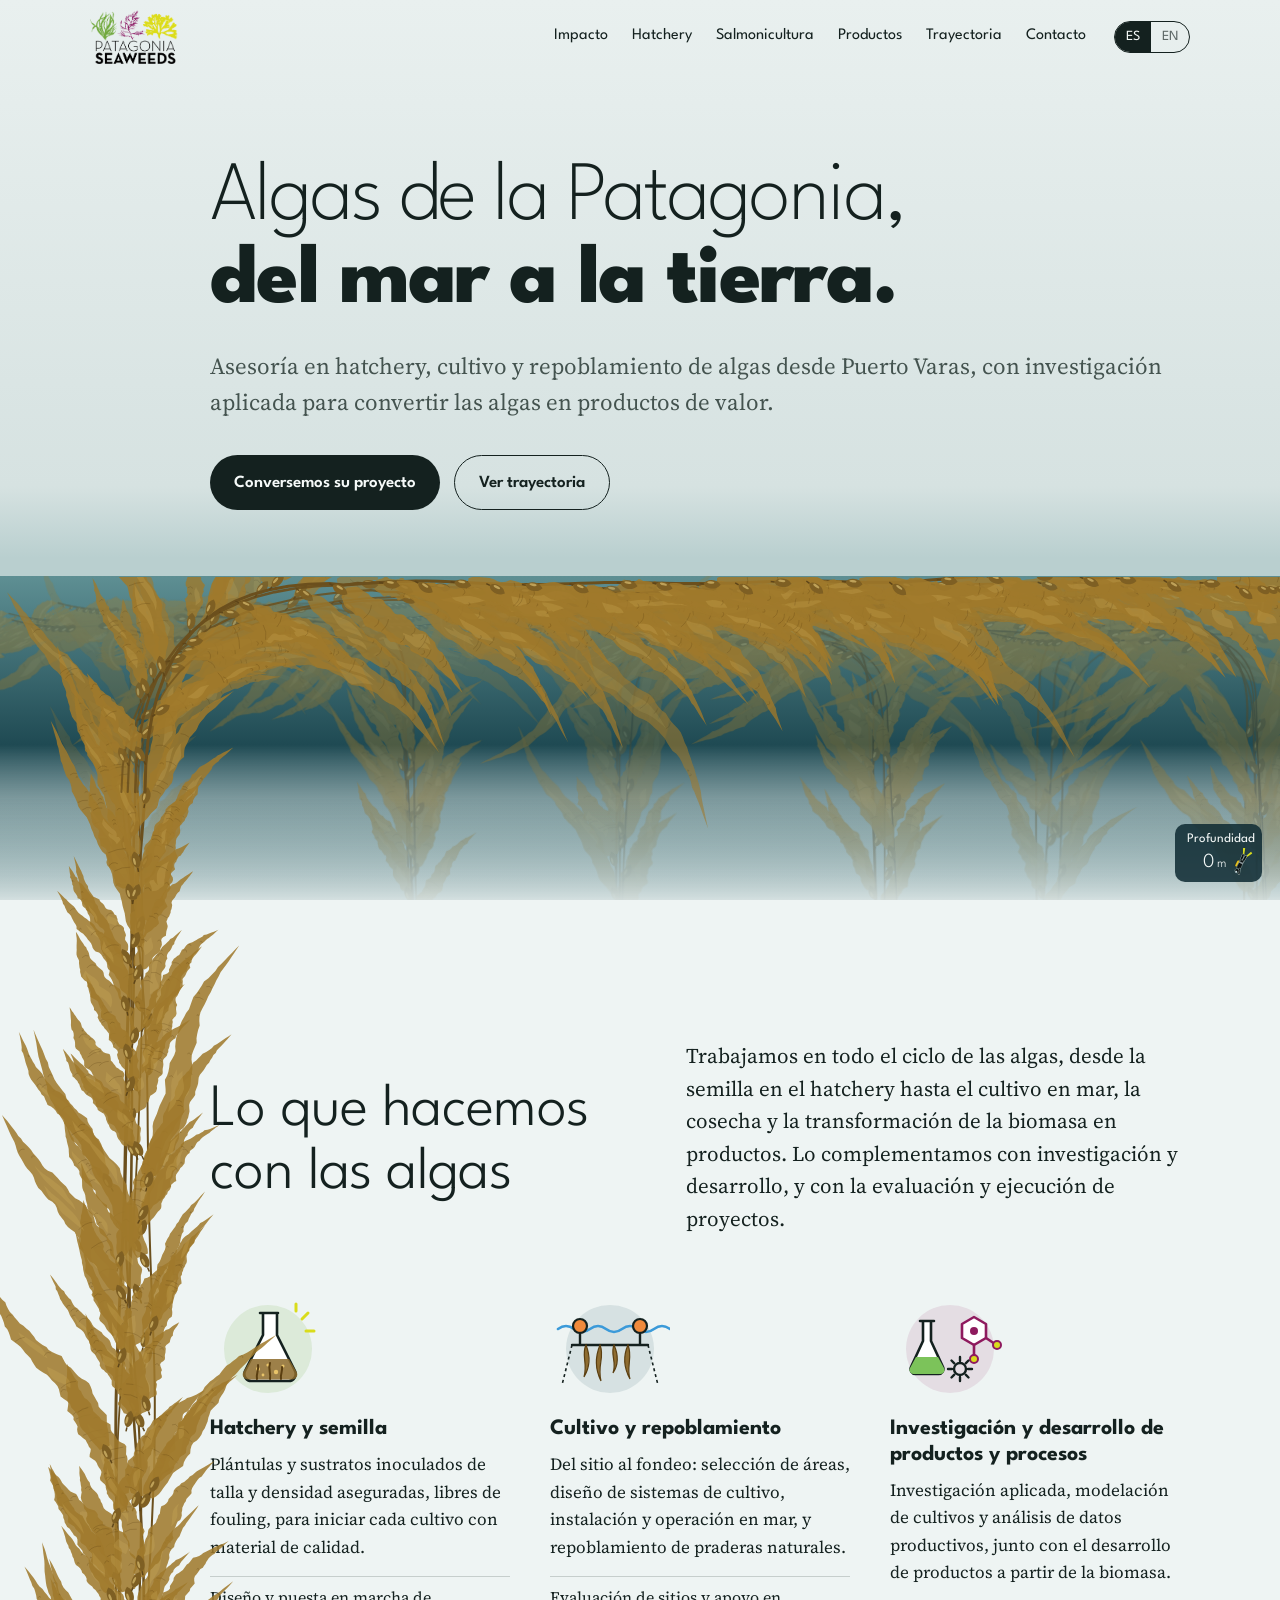
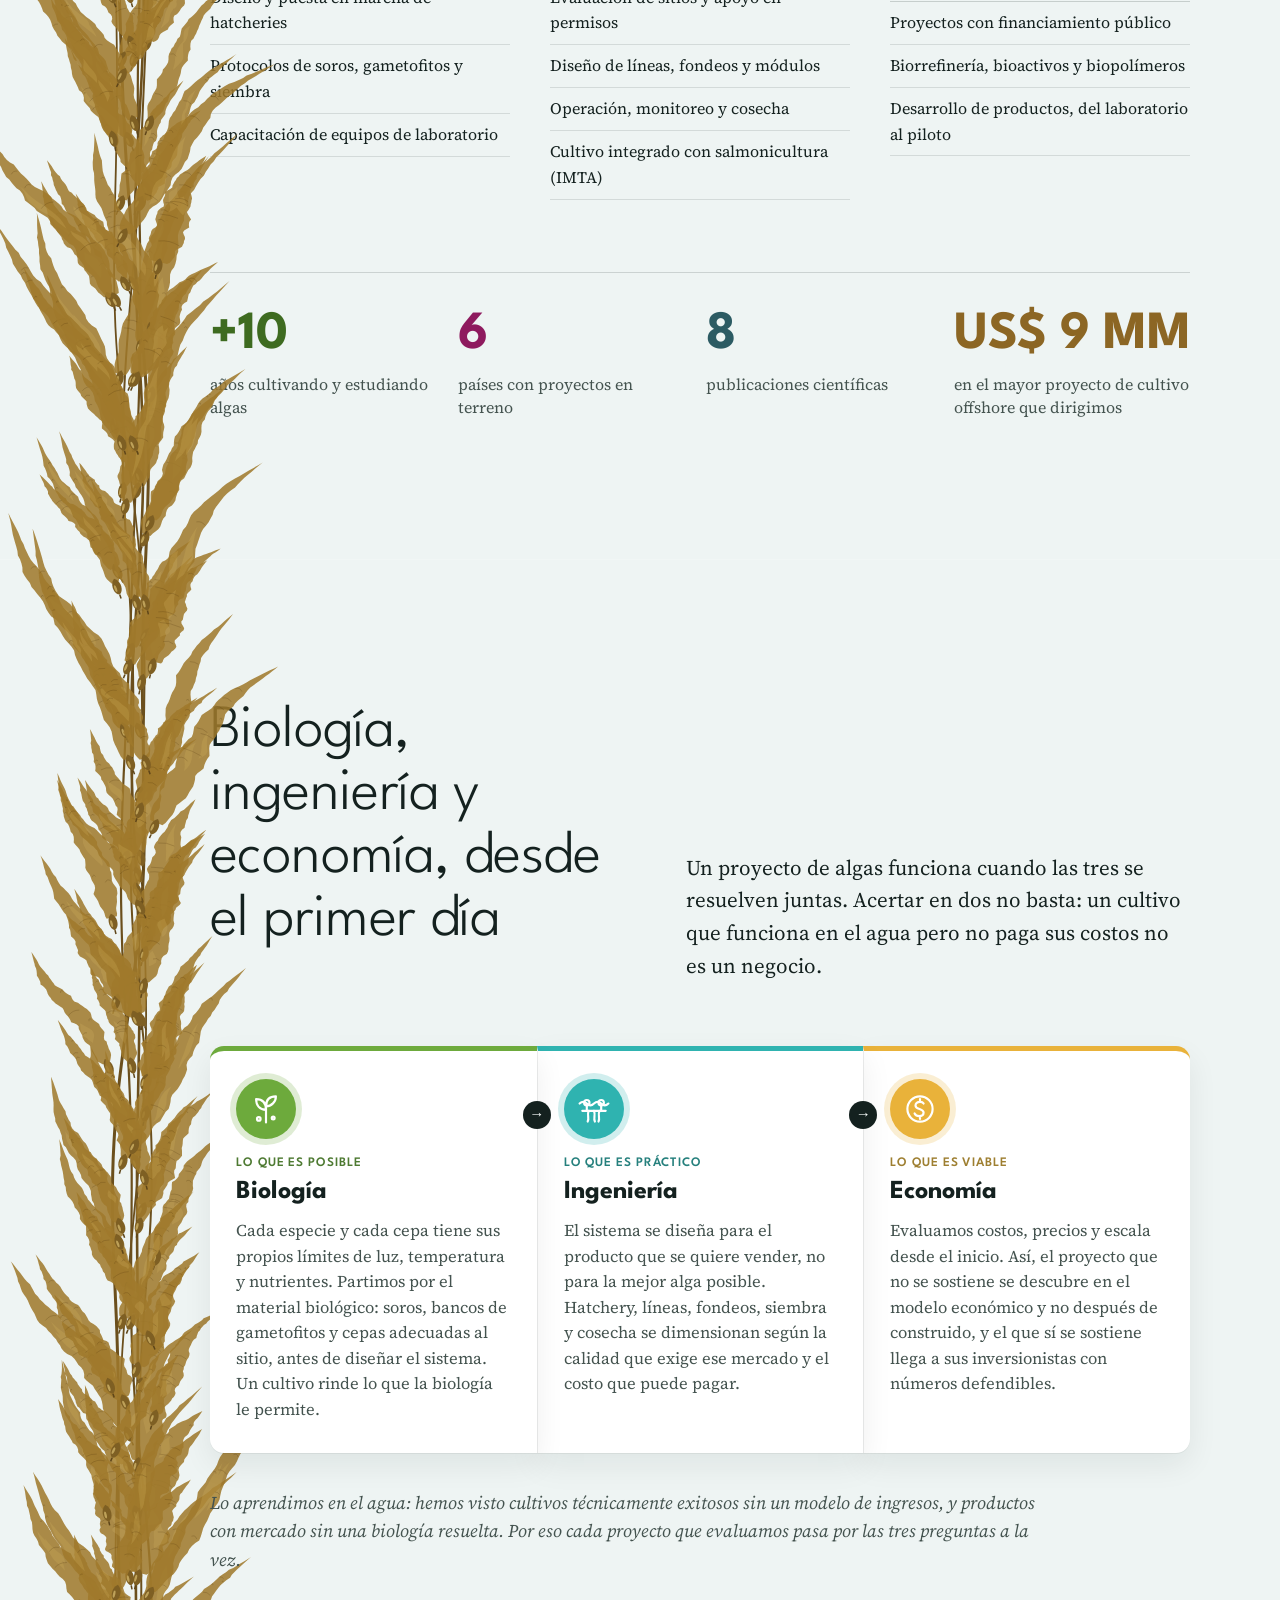
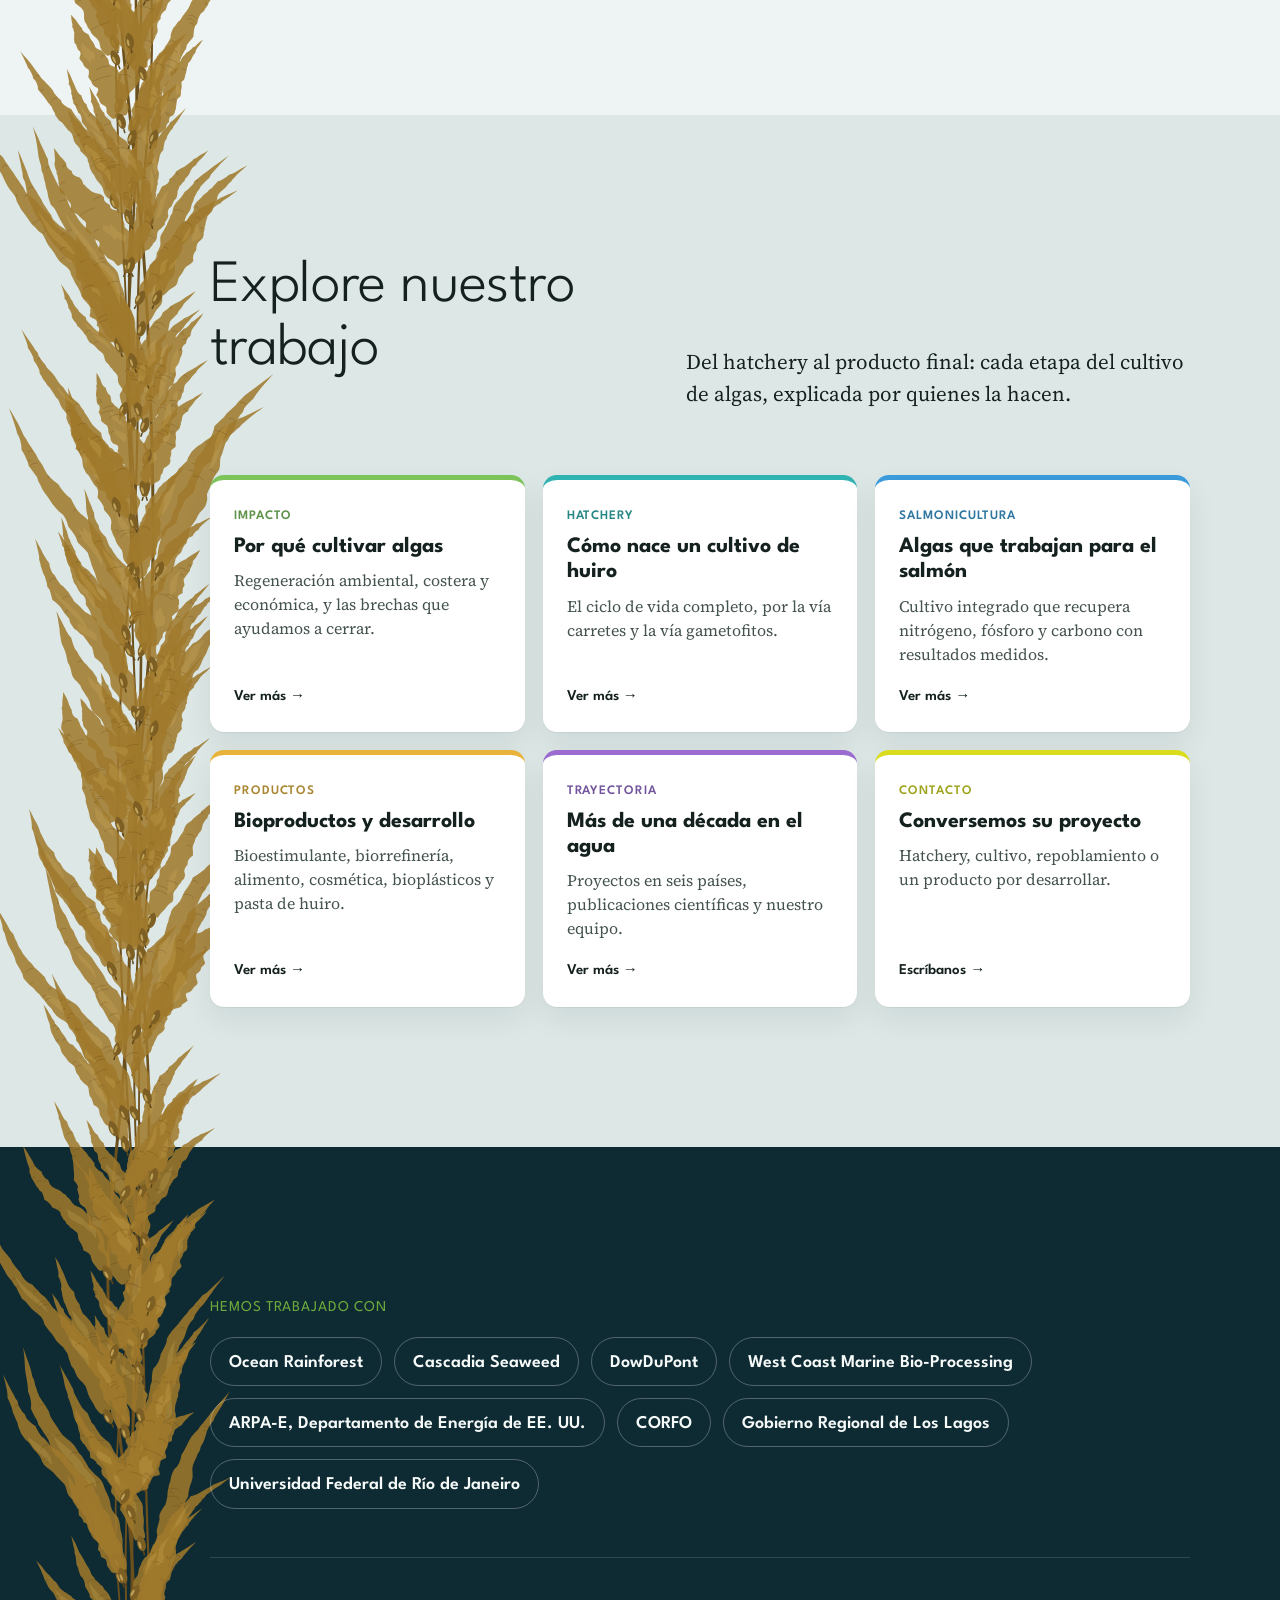
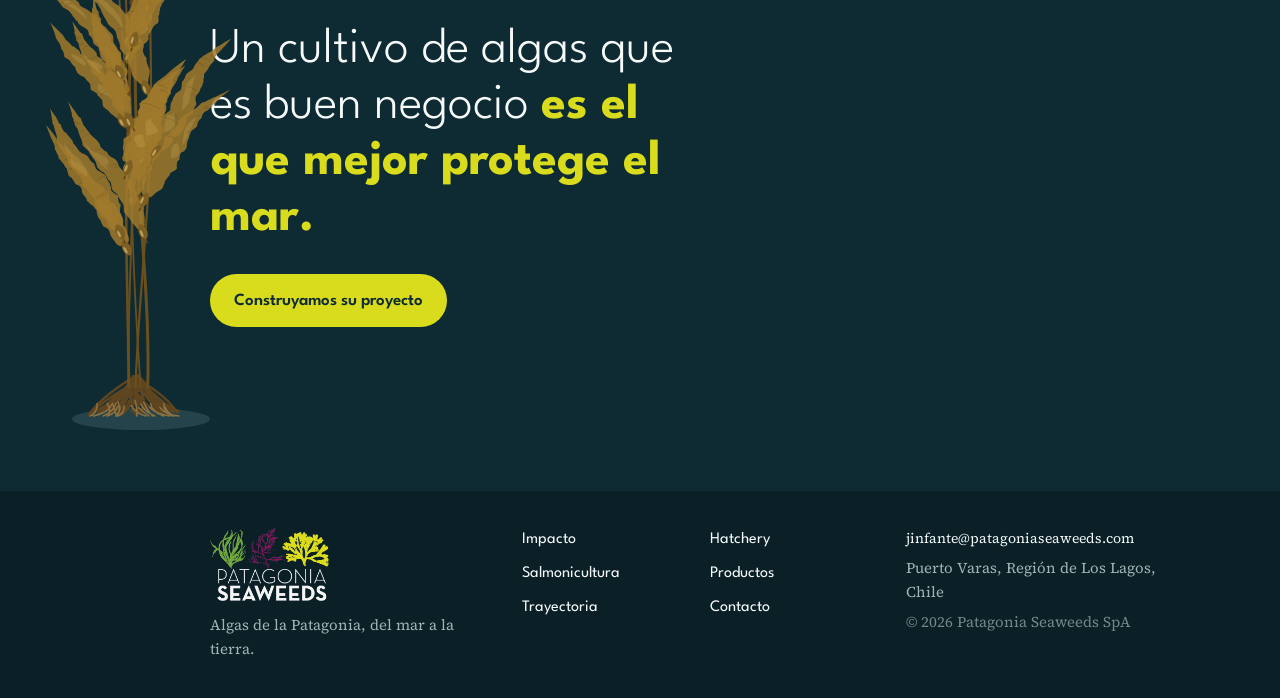
==== commit d07a783d: "Actualiza sitio 11/05/2026 13:08:39.61" ====
--- a/index.html
+++ b/index.html
@@ -20,8 +20,11 @@
 <meta content="Hatchery de algas, cultivo y repoblamiento de huiro (Macrocystis), algas para salmonicultura (IMTA), bioestimulantes y desarrollo de productos. Puerto Varas, Chile." property="og:description"/>
 <meta content="https://www.patagoniaseaweeds.com/images/og.jpg" property="og:image"/>
 <meta content="summary_large_image" name="twitter:card"/>
-<link href="/favicon-32.png" rel="icon" sizes="32x32" type="image/png"/>
-<link href="/favicon.png" rel="apple-touch-icon"/>
+<link href="/favicon.ico" rel="icon" sizes="any"/>
+<link href="/favicon-48.png" rel="icon" sizes="48x48" type="image/png"/>
+<link href="/favicon-96.png" rel="icon" sizes="96x96" type="image/png"/>
+<link href="/favicon-192.png" rel="icon" sizes="192x192" type="image/png"/>
+<link href="/favicon.png" rel="apple-touch-icon" sizes="180x180"/>
 <script type="application/ld+json">
   {
     "@context": "https://schema.org",
@@ -57,9 +60,14 @@
         "@type": "Person",
         "@id": "https://www.patagoniaseaweeds.com/#javier",
         "name": "Javier Infante Rosselot",
-        "jobTitle": "Fundador",
+        "jobTitle": "Fundador y gerente general",
         "worksFor": { "@id": "https://www.patagoniaseaweeds.com/#org" },
-        "image": "https://www.patagoniaseaweeds.com/images/fotos/perfil-javier.jpg"
+        "url": "https://www.patagoniaseaweeds.com/trayectoria/",
+        "image": "https://www.patagoniaseaweeds.com/images/fotos/perfil-javier.jpg",
+        "description": "Ingeniero en acuicultura y MBA, fundador y gerente general de Patagonia Seaweeds, con más de una década en cultivo de algas, hatchery y biorrefinería en Chile, Estados Unidos, Islas Feroe y Canadá.",
+        "homeLocation": { "@type": "Place", "name": "Puerto Varas, Los Lagos, Chile" },
+        "knowsAbout": ["cultivo de algas", "Macrocystis pyrifera", "hatchery de algas", "acuicultura multitrófica integrada (IMTA)", "biorrefinería de algas"],
+        "sameAs": ["https://www.linkedin.com/in/javierinfanter/", "https://scholar.google.com/citations?user=zl6IebwAAAAJ", "https://www.researchgate.net/profile/Javier-Infante-Rosselot"]
       },
       {
         "@type": "WebSite",
@@ -75,7 +83,7 @@
 <link href="https://fonts.googleapis.com" rel="preconnect"/>
 <link crossorigin="" href="https://fonts.gstatic.com" rel="preconnect"/>
 <link href="https://fonts.googleapis.com/css2?family=League+Spartan:wght@200;300;600;700;800&amp;family=Source+Serif+4:ital,opsz,wght@0,8..60,400;0,8..60,600;1,8..60,400&amp;display=swap" rel="stylesheet"/>
-<link href="/css/style.css?v=202611031244" rel="stylesheet"/>
+<link href="/css/style.css?v=202611051257" rel="stylesheet"/>
 </head><body><a class="skip" data-i18n="skip" href="#main">Saltar al contenido</a><header class="nav" id="nav">
 <div class="nav-inner">
 <a aria-label="Patagonia Seaweeds, inicio" class="brand" href="/">
@@ -251,4 +259,4 @@
 <rect fill="#CFE3E8" height="2.8" rx=".9" width="3" x="4.1" y="11.8"></rect>
 </g>
 <g class="bub" fill="none" stroke="#CFE3E8" stroke-width=".9"><circle cx="2.6" cy="36.5" r="1.6"></circle><circle cx="2" cy="36.5" r="1.1"></circle><circle cx="3" cy="36.5" r="1.3"></circle><circle cx="2.2" cy="36.5" r=".9"></circle><circle cx="2.8" cy="36.5" r="1.4"></circle><circle cx="2.4" cy="36.5" r="1"></circle></g>
-</svg></strong></div><script src="/js/kelp.js?v=202611031244"></script><script src="/js/main.js?v=202611031244"></script></body></html>+</svg></strong></div><script src="/js/kelp.js?v=202611051257"></script><script src="/js/main.js?v=202611051257"></script></body></html>
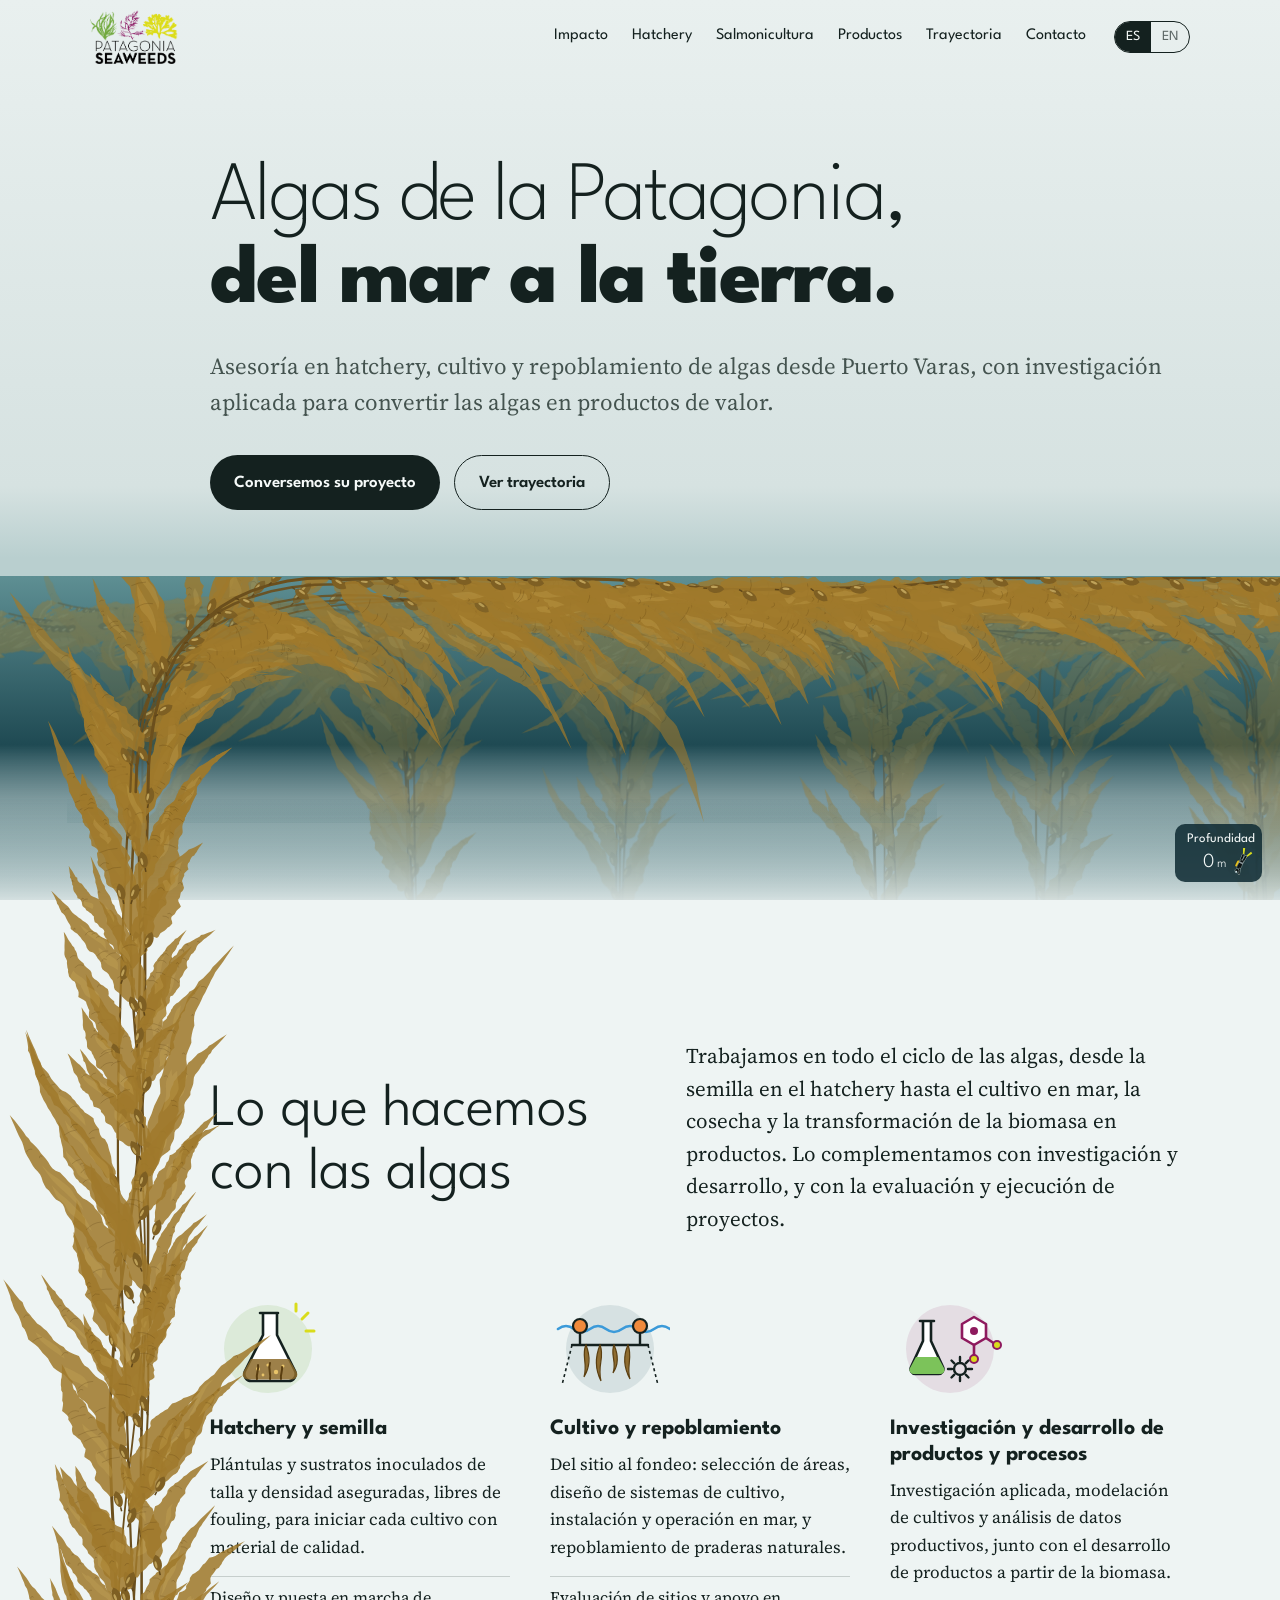
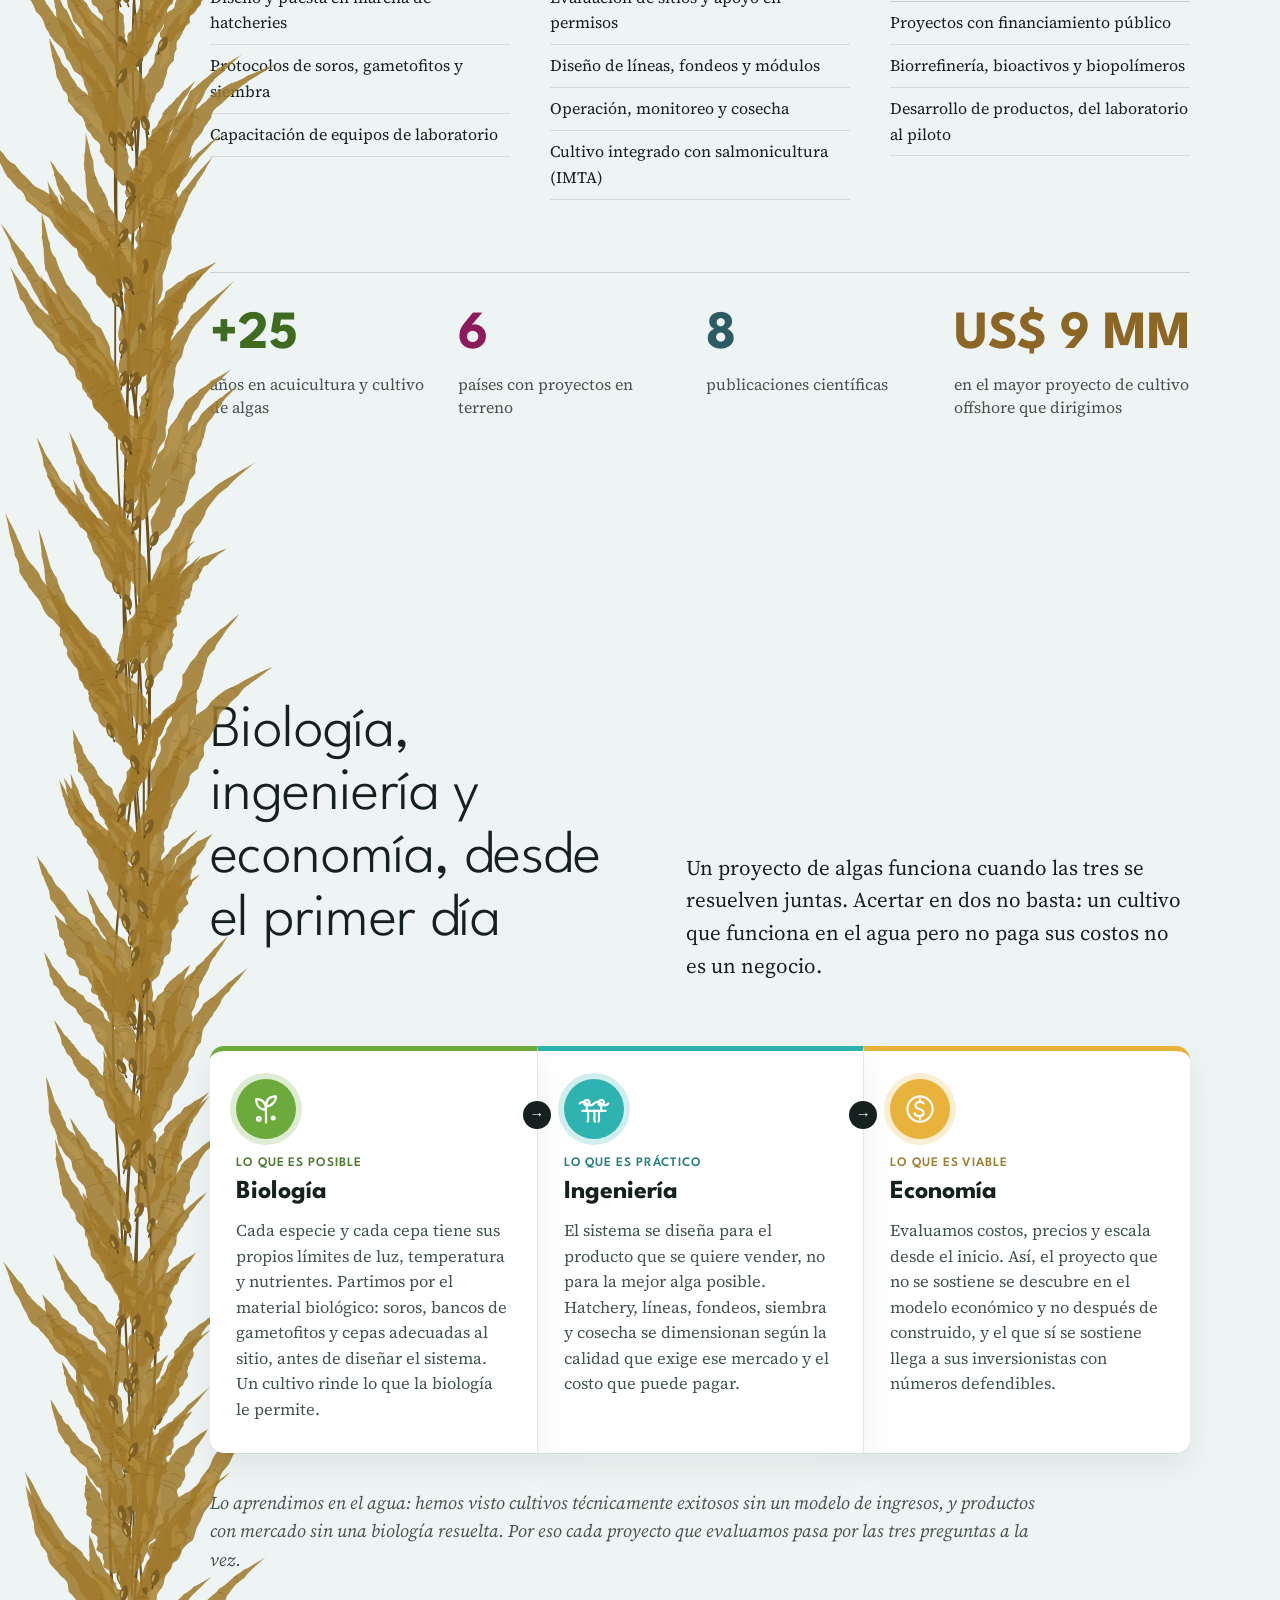
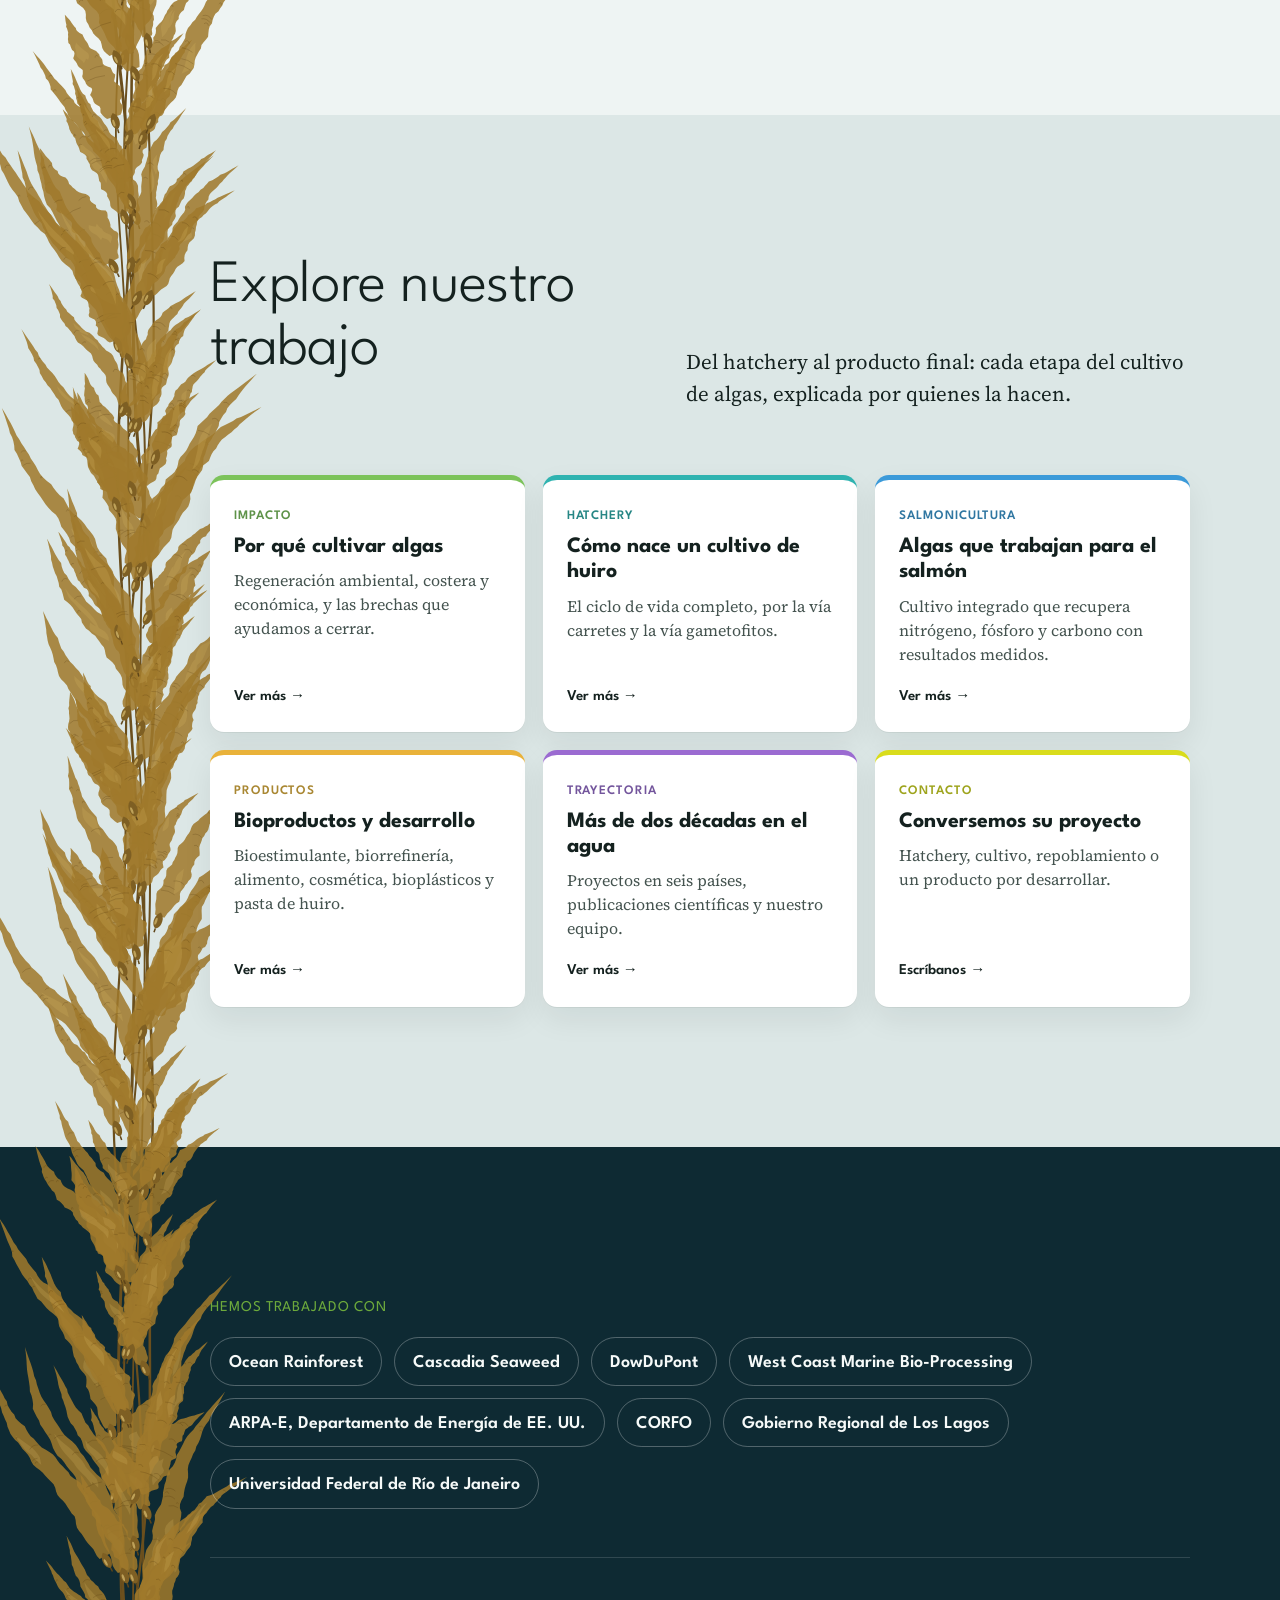
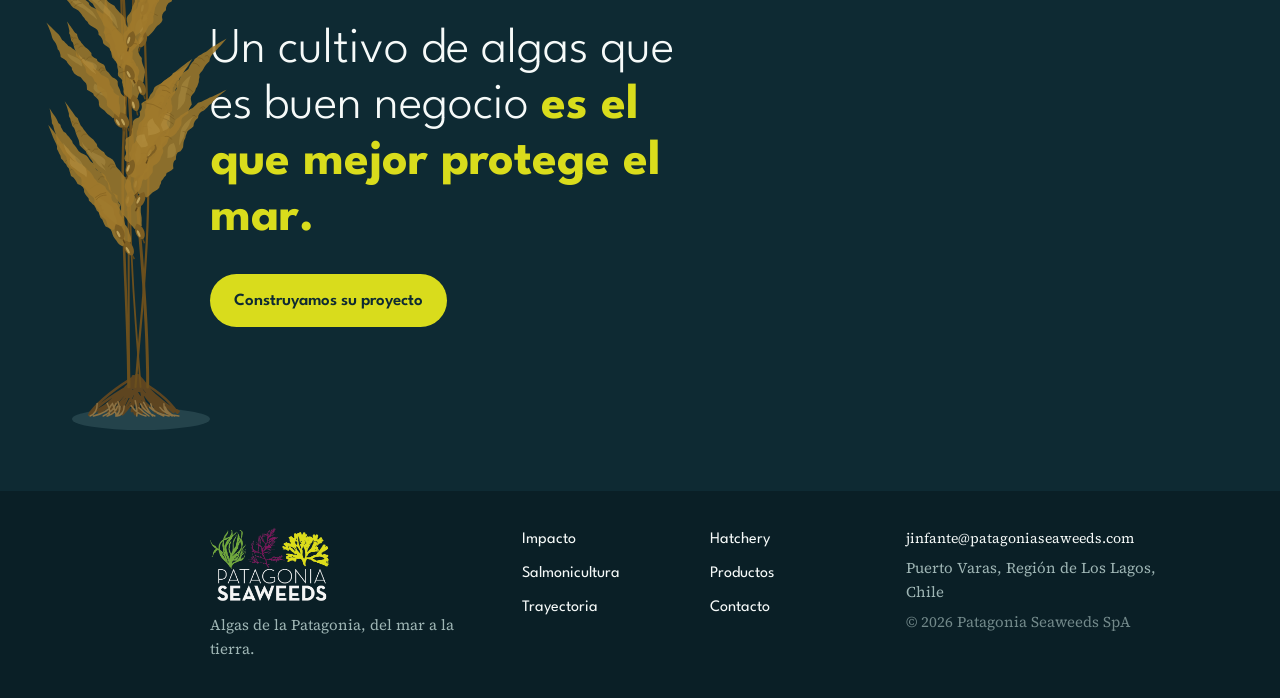
==== commit efc59d1e: "Actualiza sitio 11/17/2026 18:05:37.76" ====
--- a/index.html
+++ b/index.html
@@ -64,7 +64,7 @@
         "worksFor": { "@id": "https://www.patagoniaseaweeds.com/#org" },
         "url": "https://www.patagoniaseaweeds.com/trayectoria/",
         "image": "https://www.patagoniaseaweeds.com/images/fotos/perfil-javier.jpg",
-        "description": "Ingeniero en acuicultura y MBA, fundador y gerente general de Patagonia Seaweeds, con más de una década en cultivo de algas, hatchery y biorrefinería en Chile, Estados Unidos, Islas Feroe y Canadá.",
+        "description": "Ingeniero en acuicultura y MBA, fundador y gerente general de Patagonia Seaweeds, con más de dos décadas en acuicultura y cultivo de algas, hatchery y biorrefinería en Chile, Estados Unidos, Islas Feroe y Canadá.",
         "homeLocation": { "@type": "Place", "name": "Puerto Varas, Los Lagos, Chile" },
         "knowsAbout": ["cultivo de algas", "Macrocystis pyrifera", "hatchery de algas", "acuicultura multitrófica integrada (IMTA)", "biorrefinería de algas"],
         "sameAs": ["https://www.linkedin.com/in/javierinfanter/", "https://scholar.google.com/citations?user=zl6IebwAAAAJ", "https://www.researchgate.net/profile/Javier-Infante-Rosselot"]
@@ -83,7 +83,7 @@
 <link href="https://fonts.googleapis.com" rel="preconnect"/>
 <link crossorigin="" href="https://fonts.gstatic.com" rel="preconnect"/>
 <link href="https://fonts.googleapis.com/css2?family=League+Spartan:wght@200;300;600;700;800&amp;family=Source+Serif+4:ital,opsz,wght@0,8..60,400;0,8..60,600;1,8..60,400&amp;display=swap" rel="stylesheet"/>
-<link href="/css/style.css?v=202611051257" rel="stylesheet"/>
+<link href="/css/style.css?v=202611171804" rel="stylesheet"/>
 </head><body><a class="skip" data-i18n="skip" href="#main">Saltar al contenido</a><header class="nav" id="nav">
 <div class="nav-inner">
 <a aria-label="Patagonia Seaweeds, inicio" class="brand" href="/">
@@ -185,7 +185,7 @@
 </article>
 </div>
 <ul aria-label="Trayectoria en cifras" class="stats">
-<li><span class="st-n">+10</span><span class="st-l" data-i18n="st1">años cultivando y estudiando algas</span></li>
+<li><span class="st-n">+25</span><span class="st-l" data-i18n="st1">años en acuicultura y cultivo de algas</span></li>
 <li><span class="st-n">6</span><span class="st-l" data-i18n="st2">países con proyectos en terreno</span></li>
 <li><span class="st-n">8</span><span class="st-l" data-i18n="st3">publicaciones científicas</span></li>
 <li><span class="st-n">US$ 9 MM</span><span class="st-l" data-i18n="st4">en el mayor proyecto de cultivo offshore que dirigimos</span></li>
@@ -212,7 +212,7 @@
 <li style="--c:#2FB3B0"><a href="/hatchery/"><span class="ex-k" data-i18n="nav2">Hatchery</span><h3 data-i18n="ex2_h">Cómo nace un cultivo de huiro</h3><p data-i18n="ex2_p">El ciclo de vida completo, por la vía carretes y la vía gametofitos.</p><span class="ex-more" data-i18n="ex_more">Ver más</span></a></li>
 <li style="--c:#3B9AD9"><a href="/salmonicultura/"><span class="ex-k" data-i18n="nav6">Salmonicultura</span><h3 data-i18n="ex3_h">Algas que trabajan para el salmón</h3><p data-i18n="ex3_p">Cultivo integrado que recupera nitrógeno, fósforo y carbono con resultados medidos.</p><span class="ex-more" data-i18n="ex_more">Ver más</span></a></li>
 <li style="--c:#E9B23A"><a href="/productos/"><span class="ex-k" data-i18n="nav7">Productos</span><h3 data-i18n="ex4_h">Bioproductos y desarrollo</h3><p data-i18n="ex4_p">Bioestimulante, biorrefinería, alimento, cosmética, bioplásticos y pasta de huiro.</p><span class="ex-more" data-i18n="ex_more">Ver más</span></a></li>
-<li style="--c:#9B6BD1"><a href="/trayectoria/"><span class="ex-k" data-i18n="nav4">Trayectoria</span><h3 data-i18n="ex5_h">Más de una década en el agua</h3><p data-i18n="ex5_p">Proyectos en seis países, publicaciones científicas y nuestro equipo.</p><span class="ex-more" data-i18n="ex_more">Ver más</span></a></li>
+<li style="--c:#9B6BD1"><a href="/trayectoria/"><span class="ex-k" data-i18n="nav4">Trayectoria</span><h3 data-i18n="ex5_h">Más de dos décadas en el agua</h3><p data-i18n="ex5_p">Proyectos en seis países, publicaciones científicas y nuestro equipo.</p><span class="ex-more" data-i18n="ex_more">Ver más</span></a></li>
 <li style="--c:#D9DC1C"><a href="/contacto/"><span class="ex-k" data-i18n="nav5">Contacto</span><h3 data-i18n="ex6_h">Conversemos su proyecto</h3><p data-i18n="ex6_p">Hatchery, cultivo, repoblamiento o un producto por desarrollar.</p><span class="ex-more" data-i18n="ex_write">Escríbanos</span></a></li>
 </ul></div></section><section class="band-fjord" data-depth="32" id="aliados">
 <div class="wrap">
@@ -259,4 +259,4 @@
 <rect fill="#CFE3E8" height="2.8" rx=".9" width="3" x="4.1" y="11.8"></rect>
 </g>
 <g class="bub" fill="none" stroke="#CFE3E8" stroke-width=".9"><circle cx="2.6" cy="36.5" r="1.6"></circle><circle cx="2" cy="36.5" r="1.1"></circle><circle cx="3" cy="36.5" r="1.3"></circle><circle cx="2.2" cy="36.5" r=".9"></circle><circle cx="2.8" cy="36.5" r="1.4"></circle><circle cx="2.4" cy="36.5" r="1"></circle></g>
-</svg></strong></div><script src="/js/kelp.js?v=202611051257"></script><script src="/js/main.js?v=202611051257"></script></body></html>+</svg></strong></div><script src="/js/kelp.js?v=202611171804"></script><script src="/js/main.js?v=202611171804"></script></body></html>
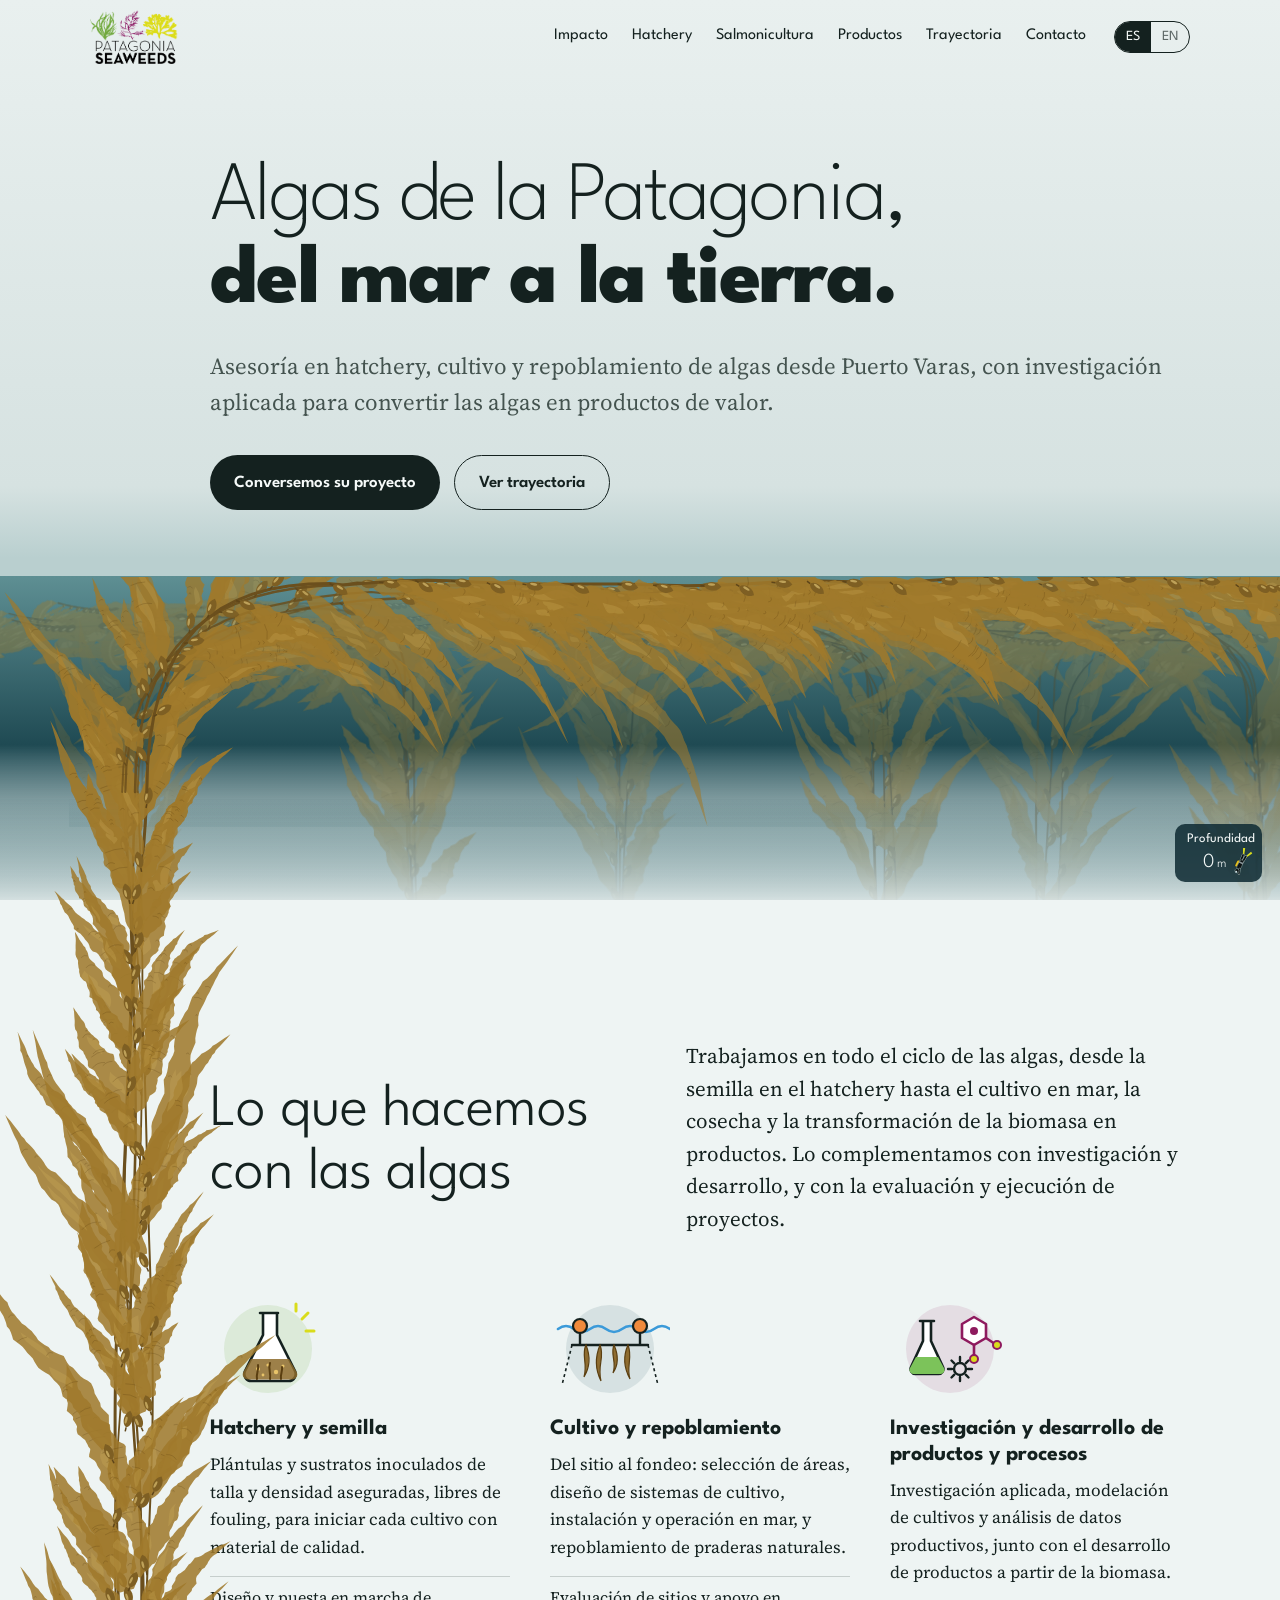
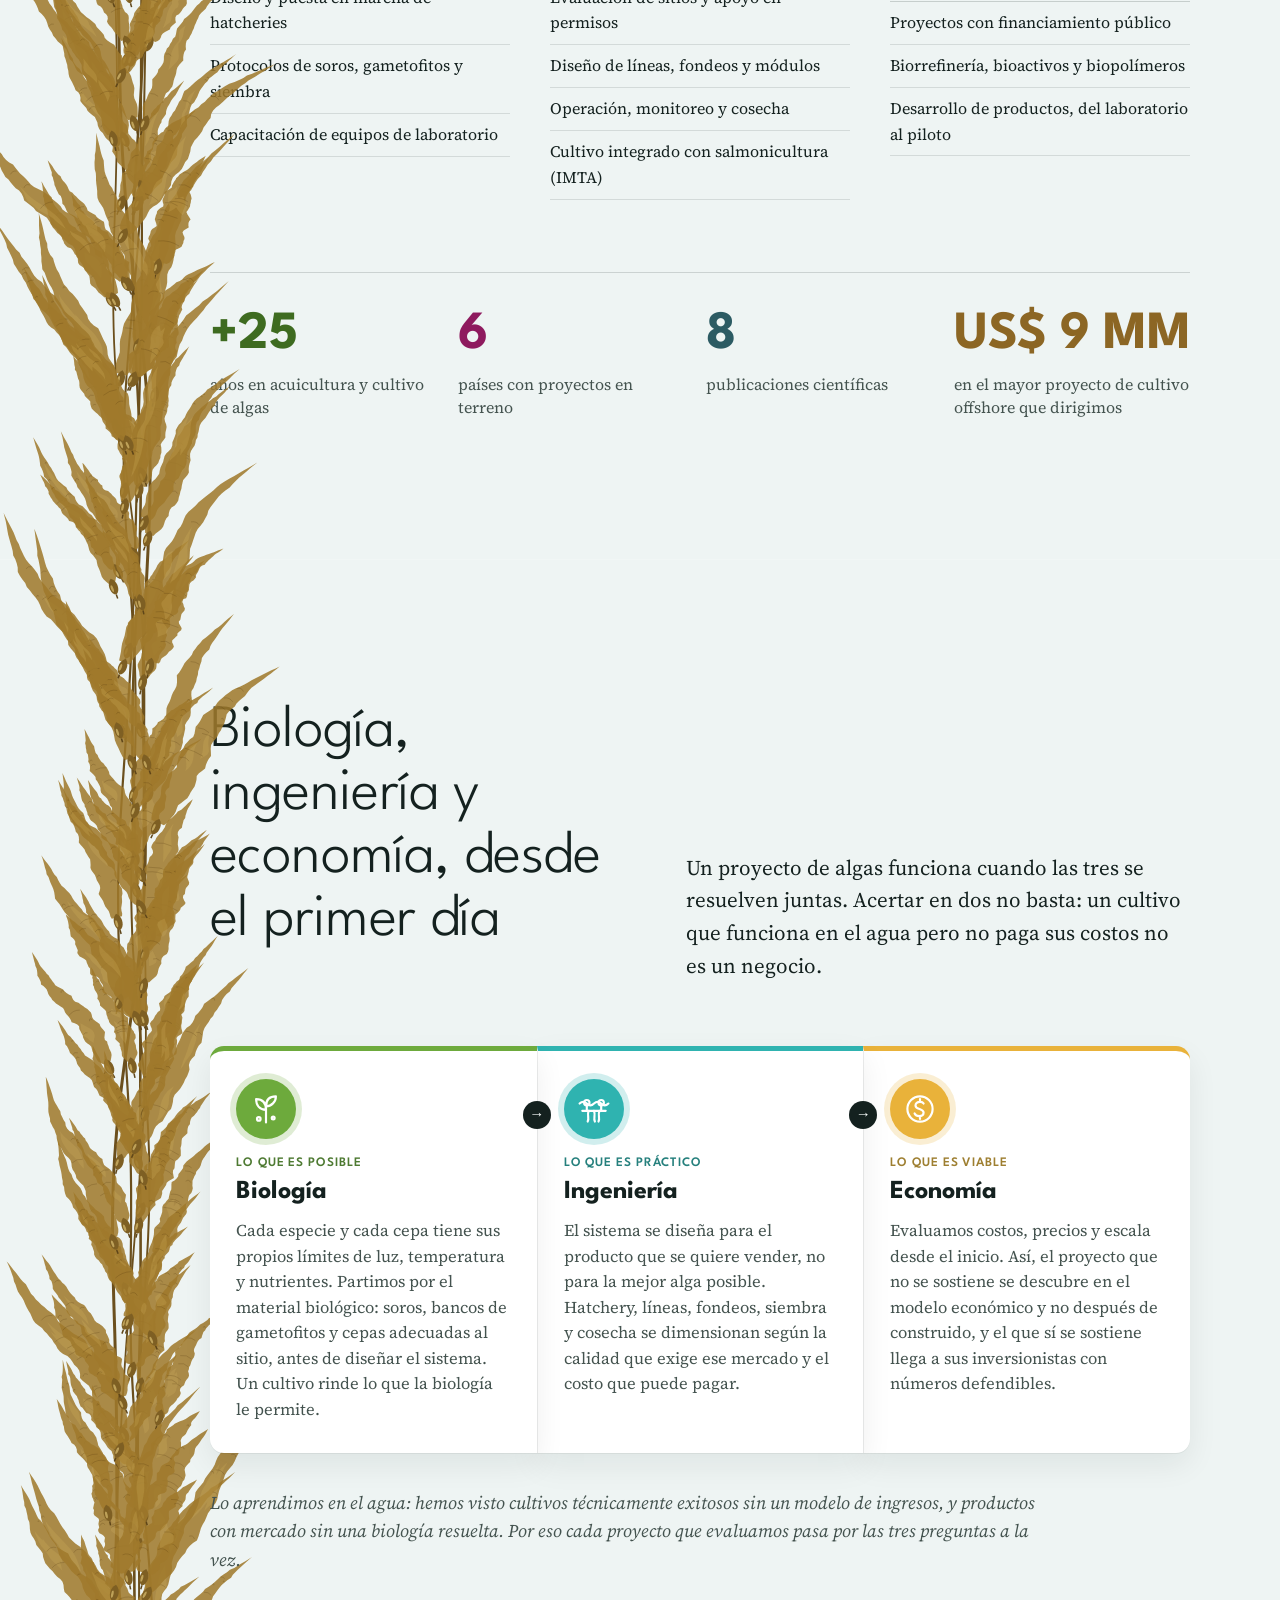
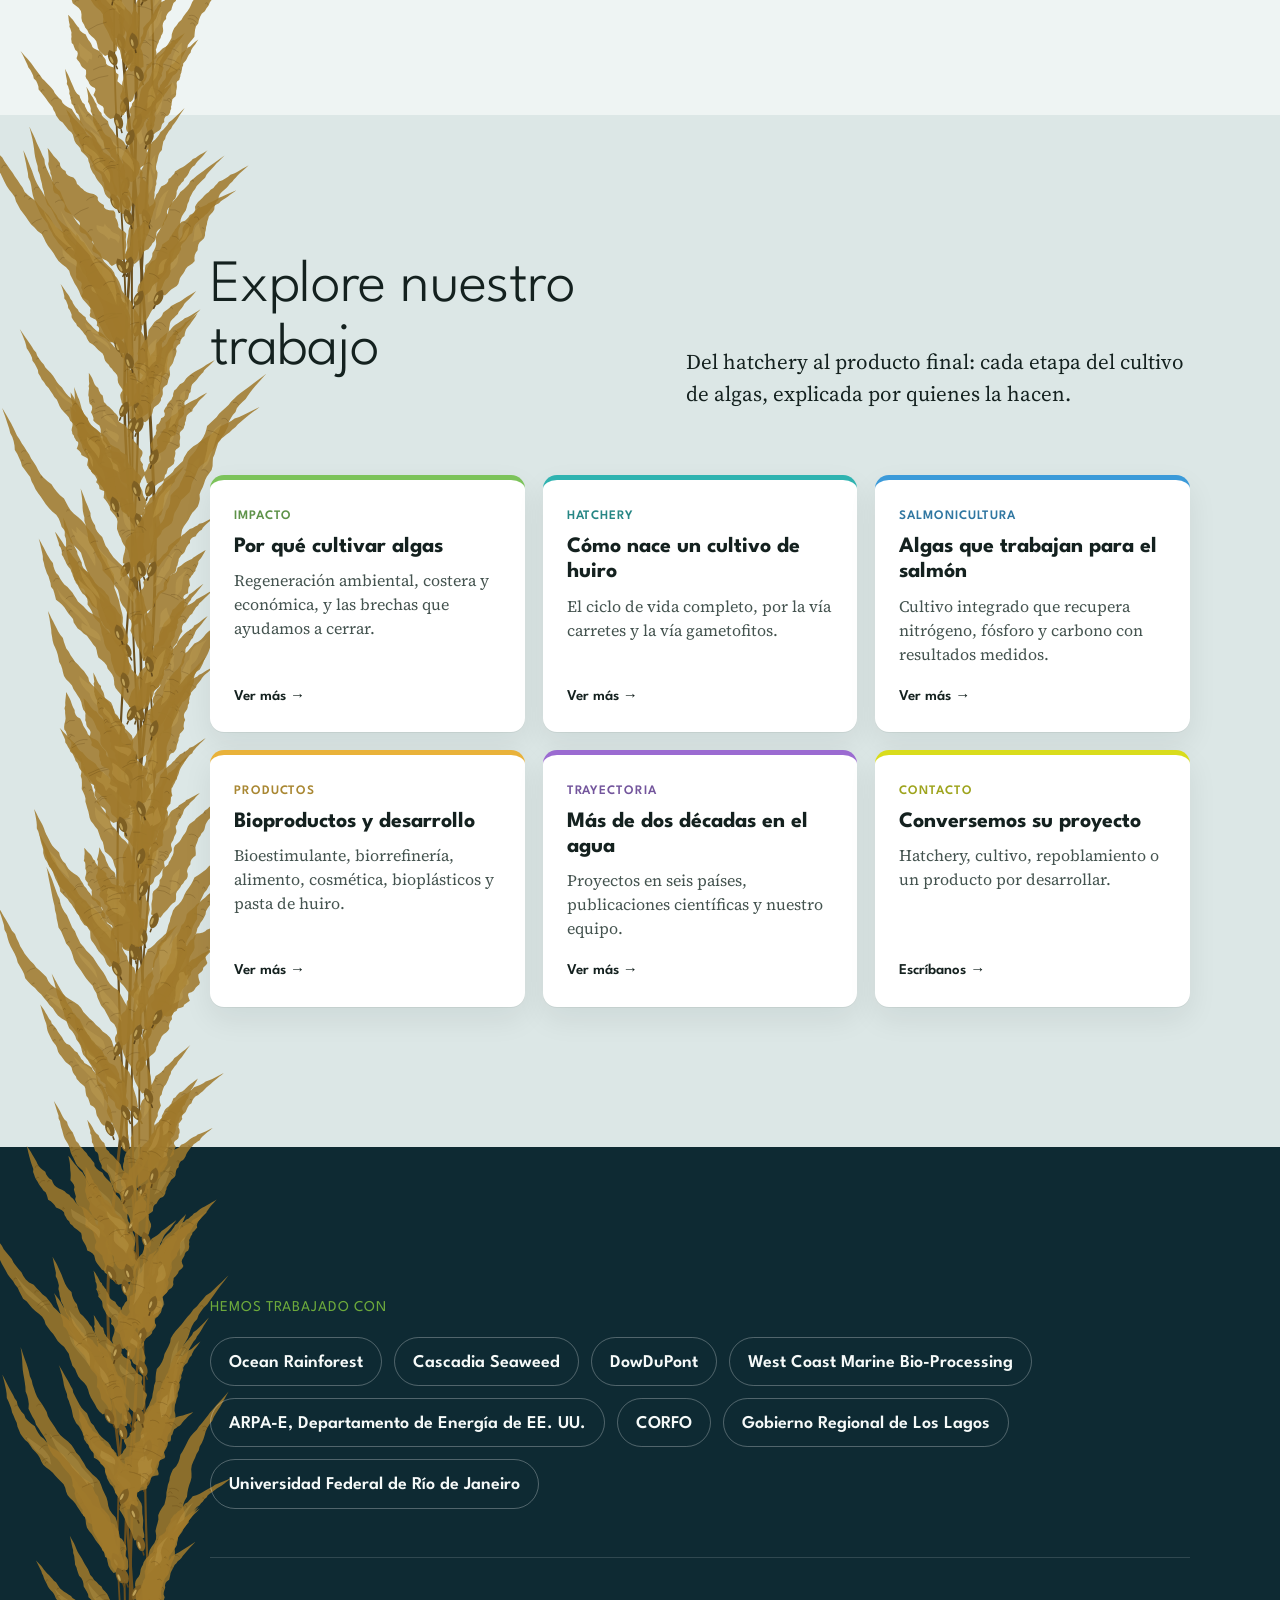
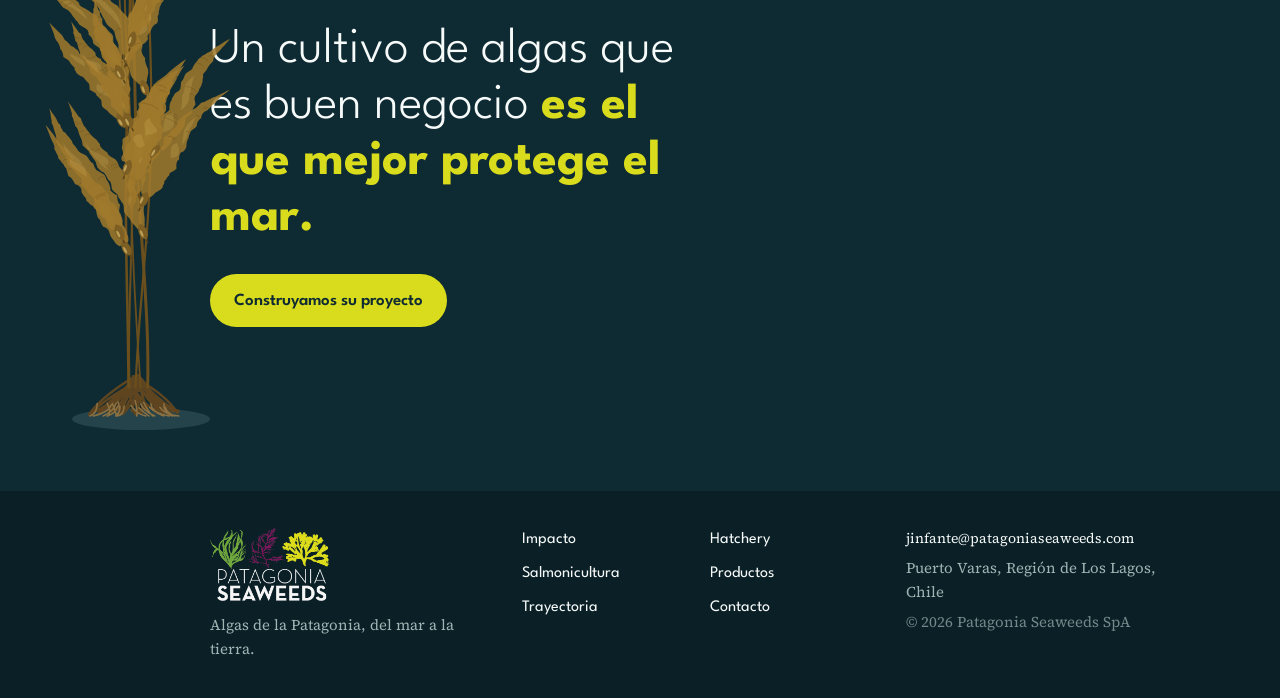
==== commit 6247d028: "Actualiza sitio 11/20/2026  8:54:00.69" ====
--- a/index.html
+++ b/index.html
@@ -83,7 +83,7 @@
 <link href="https://fonts.googleapis.com" rel="preconnect"/>
 <link crossorigin="" href="https://fonts.gstatic.com" rel="preconnect"/>
 <link href="https://fonts.googleapis.com/css2?family=League+Spartan:wght@200;300;600;700;800&amp;family=Source+Serif+4:ital,opsz,wght@0,8..60,400;0,8..60,600;1,8..60,400&amp;display=swap" rel="stylesheet"/>
-<link href="/css/style.css?v=202611171804" rel="stylesheet"/>
+<link href="/css/style.css?v=202611192124" rel="stylesheet"/>
 </head><body><a class="skip" data-i18n="skip" href="#main">Saltar al contenido</a><header class="nav" id="nav">
 <div class="nav-inner">
 <a aria-label="Patagonia Seaweeds, inicio" class="brand" href="/">
@@ -244,7 +244,7 @@
 <div class="foot-ct"><a href="mailto:jinfante@patagoniaseaweeds.com">jinfante@patagoniaseaweeds.com</a>
 <p data-i18n="ft_loc">Puerto Varas, Región de Los Lagos, Chile</p>
 <p class="foot-c">© <span id="yr">2026</span> Patagonia Seaweeds SpA</p></div>
-</div></footer><div aria-hidden="true" class="depth" id="depth"><span data-i18n="depth">Profundidad</span><strong><span class="dv"><span id="depthVal">0</span><em>m</em></span><svg class="diver" height="28" viewbox="0 0 26 44" width="17">
+</div></footer><div aria-controls="depthTip" aria-expanded="false" class="depth" id="depth" role="button" tabindex="0"><span data-i18n="depth">Profundidad</span><strong><span class="dv"><span id="depthVal">0</span><em>m</em></span><svg class="diver" height="28" viewbox="0 0 26 44" width="17">
 <g transform="translate(13 22) rotate(-64) translate(-23 -14)">
 <g class="fin fin-a"><path d="M33 11.6 L44 6.5 L45.5 9.5 L35 13z" fill="#D9DC1C"></path></g>
 <g class="fin fin-b"><path d="M33 15.4 L44 20.5 L42.5 23.3 L32.6 17.6z" fill="#D9DC1C"></path></g>
@@ -259,4 +259,4 @@
 <rect fill="#CFE3E8" height="2.8" rx=".9" width="3" x="4.1" y="11.8"></rect>
 </g>
 <g class="bub" fill="none" stroke="#CFE3E8" stroke-width=".9"><circle cx="2.6" cy="36.5" r="1.6"></circle><circle cx="2" cy="36.5" r="1.1"></circle><circle cx="3" cy="36.5" r="1.3"></circle><circle cx="2.2" cy="36.5" r=".9"></circle><circle cx="2.8" cy="36.5" r="1.4"></circle><circle cx="2.4" cy="36.5" r="1"></circle></g>
-</svg></strong></div><script src="/js/kelp.js?v=202611171804"></script><script src="/js/main.js?v=202611171804"></script></body></html>+</svg></strong><div class="depth-tip" hidden="" id="depthTip"><p data-i18n="depth_tip">Al bajar por la página, el buzo desciende. A los 5 metros se encuentra con las líneas de cultivo de algas y a los 15 metros, con la pradera de algas.</p></div></div><script src="/js/kelp.js?v=202611192124"></script><script src="/js/main.js?v=202611192124"></script></body></html>
--- a/css/style.css
+++ b/css/style.css
@@ -119,7 +119,7 @@
 .kelp-lane .holdfast { opacity: 0; transition: opacity 1.2s; }
 .kelp-lane .holdfast.on { opacity: 1; }
 
-.depth { position: fixed; right: 18px; bottom: 18px; z-index: 40; font-family: var(--display); font-size: 13px; line-height: 1.2; text-align: right; background: rgba(14,42,51,.86); color: var(--foam); padding: 8px 12px 6px; border-radius: 10px; pointer-events: none; }
+.depth { position: fixed; right: 18px; bottom: 18px; z-index: 40; font-family: var(--display); font-size: 13px; line-height: 1.2; text-align: right; background: rgba(14,42,51,.86); color: var(--foam); padding: 8px 12px 6px; border-radius: 10px; cursor: pointer; }
 .depth { width: 87px; box-sizing: border-box; }
 .depth strong { display: flex; align-items: center; justify-content: flex-end; gap: 6px; height: 28.8px; font-size: 20px; font-weight: 300; }
 .depth .dv { white-space: nowrap; }
@@ -136,8 +136,13 @@
 .depth .bub circle:nth-child(6) { animation-delay: -2.25s; }
 .depth.swim .bub circle { animation-duration: 1.3s; }
 @keyframes bub { 0% { opacity: 0; transform: translate(0, 0); } 12% { opacity: .95; } 50% { transform: translate(-2.5px, -18px); } 80% { opacity: .7; } 100% { opacity: 0; transform: translate(-1.5px, -38px); } }
+.depth:hover, .depth:focus-visible, .depth.open { background: rgba(14,42,51,.96); outline: none; opacity: 1; }
+.depth:focus-visible { box-shadow: 0 0 0 2px var(--foam); }
+.depth-tip { position: absolute; right: 0; bottom: calc(100% + 10px); width: 250px; padding: 12px 14px; border-radius: 10px; background: rgba(14,42,51,.96); color: var(--foam); text-align: left; font-family: var(--text); font-size: 14px; line-height: 1.45; box-shadow: 0 8px 24px rgba(0,0,0,.25); }
+.depth-tip::after { content: ""; position: absolute; right: 30px; top: 100%; border: 7px solid transparent; border-top-color: rgba(14,42,51,.96); }
+.depth-tip p { margin: 0; }
 .depth strong em { font-style: normal; font-size: 13px; margin-left: 2px; }
-@media (max-width: 700px) { .depth { right: 10px; bottom: 10px; padding: 5px 9px 4px; font-size: 11px; opacity: .85; width: 72px; } .depth strong { font-size: 17px; } .depth .diver { width: 12px; height: 20px; } }
+@media (max-width: 700px) { .depth { right: 10px; bottom: 10px; padding: 5px 9px 4px; font-size: 11px; opacity: .85; width: 72px; } .depth strong { font-size: 17px; } .depth .diver { width: 12px; height: 20px; } .depth-tip { width: min(250px, calc(100vw - 20px)); font-size: 13px; } }
 
 /* WHAT WE DO */
 .intro { display: grid; grid-template-columns: 1fr; gap: 24px; margin-bottom: 64px; }
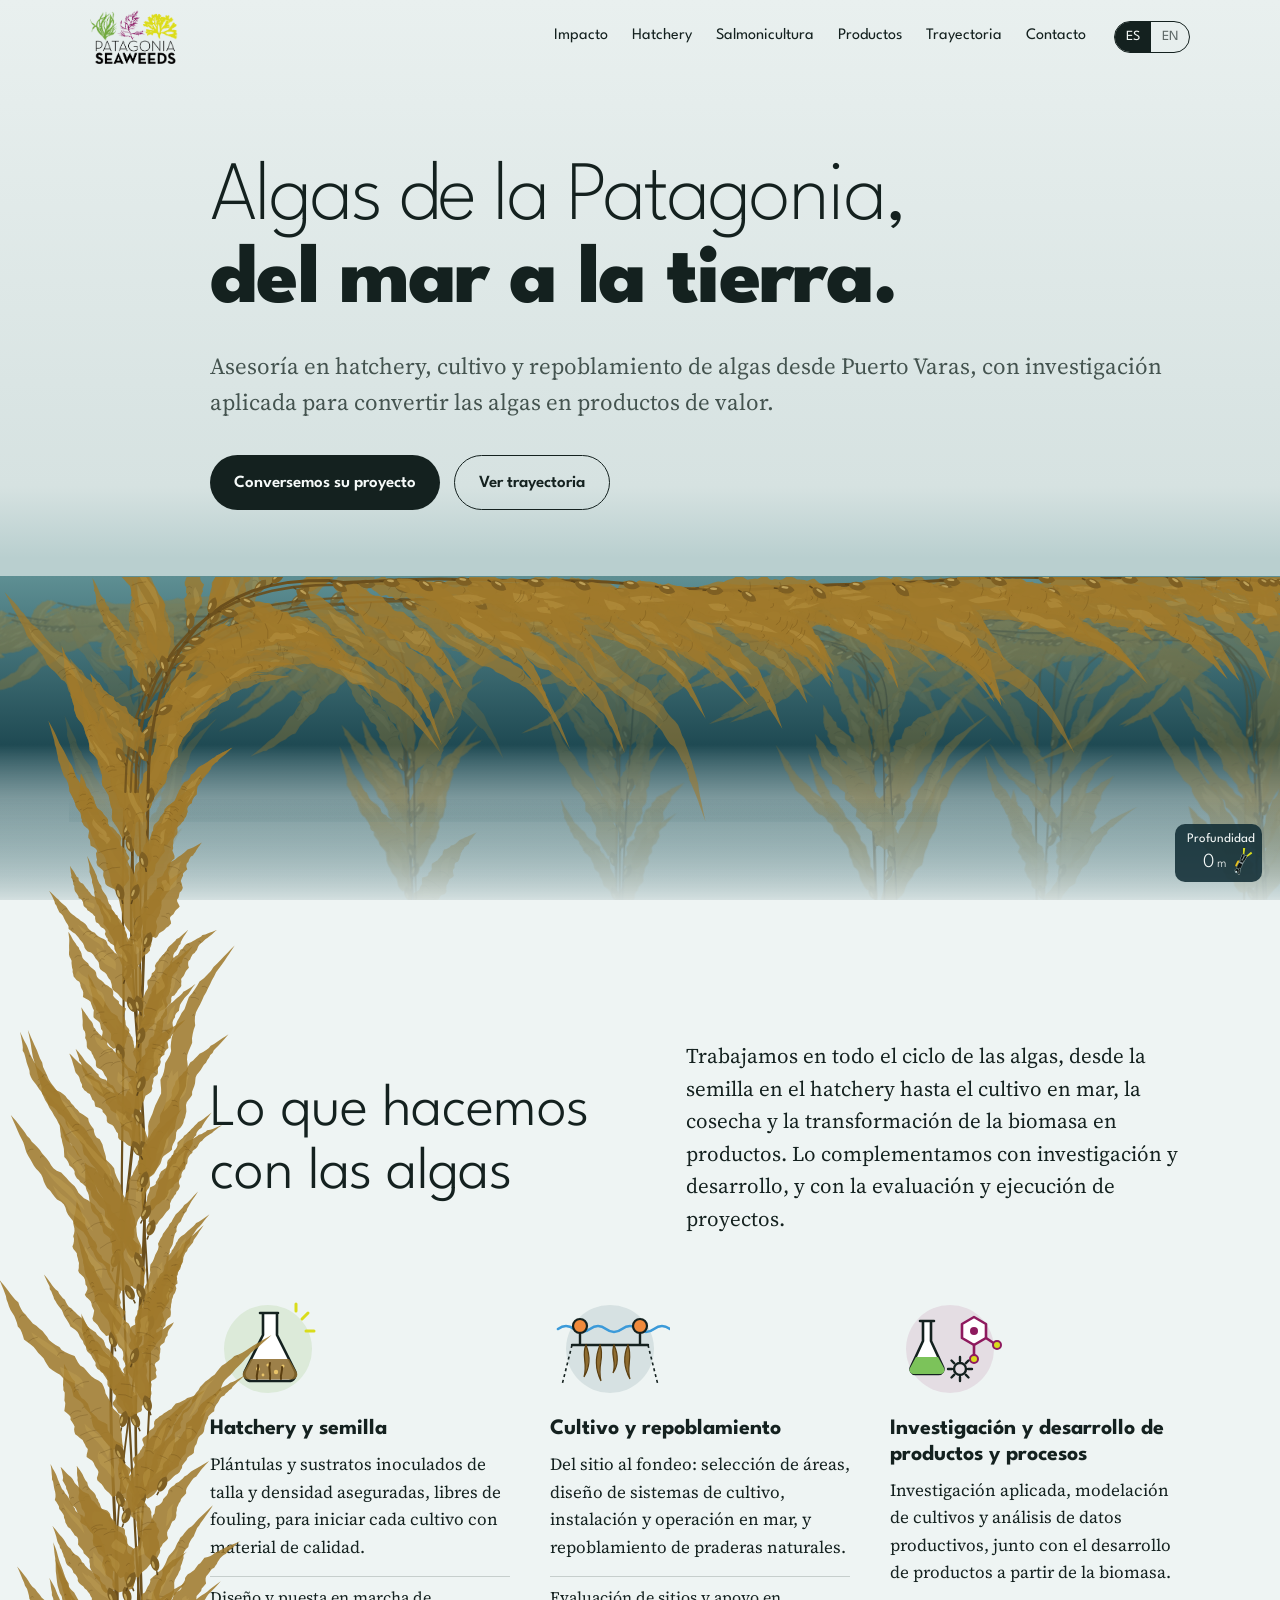
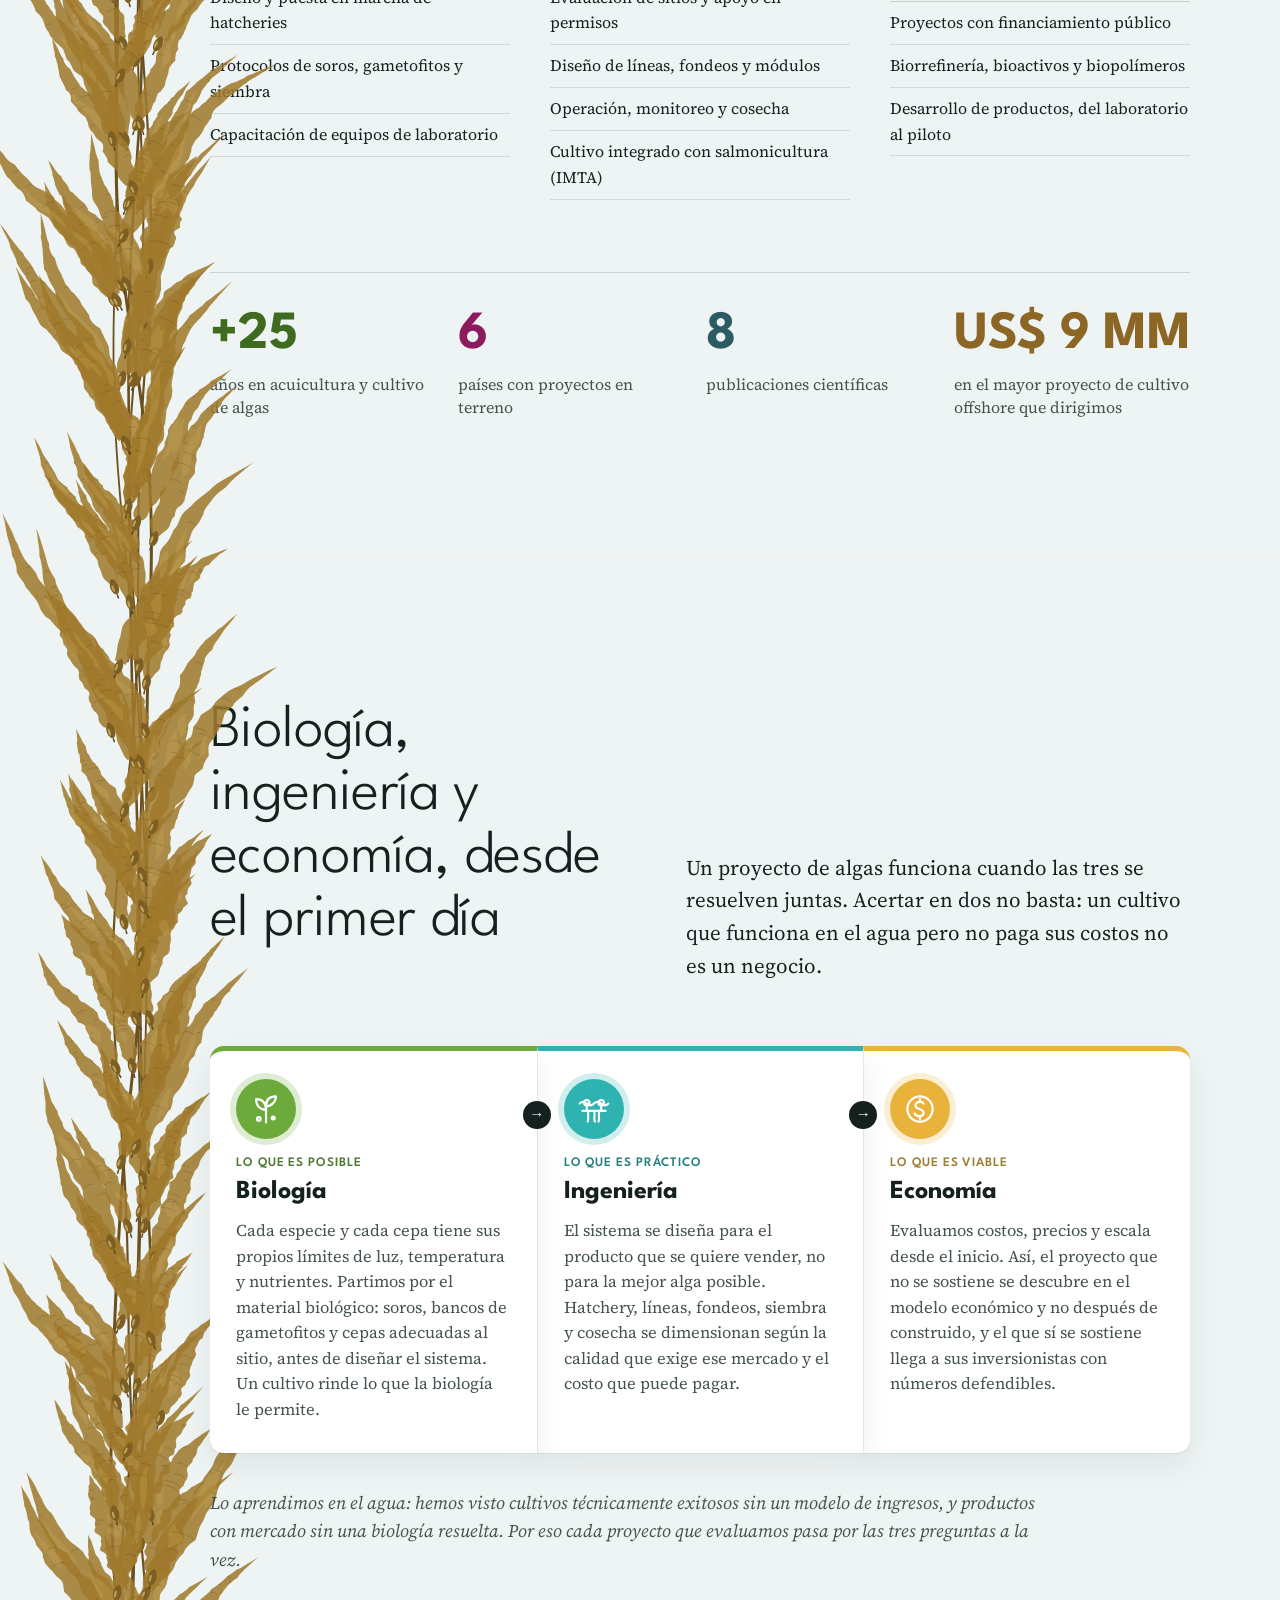
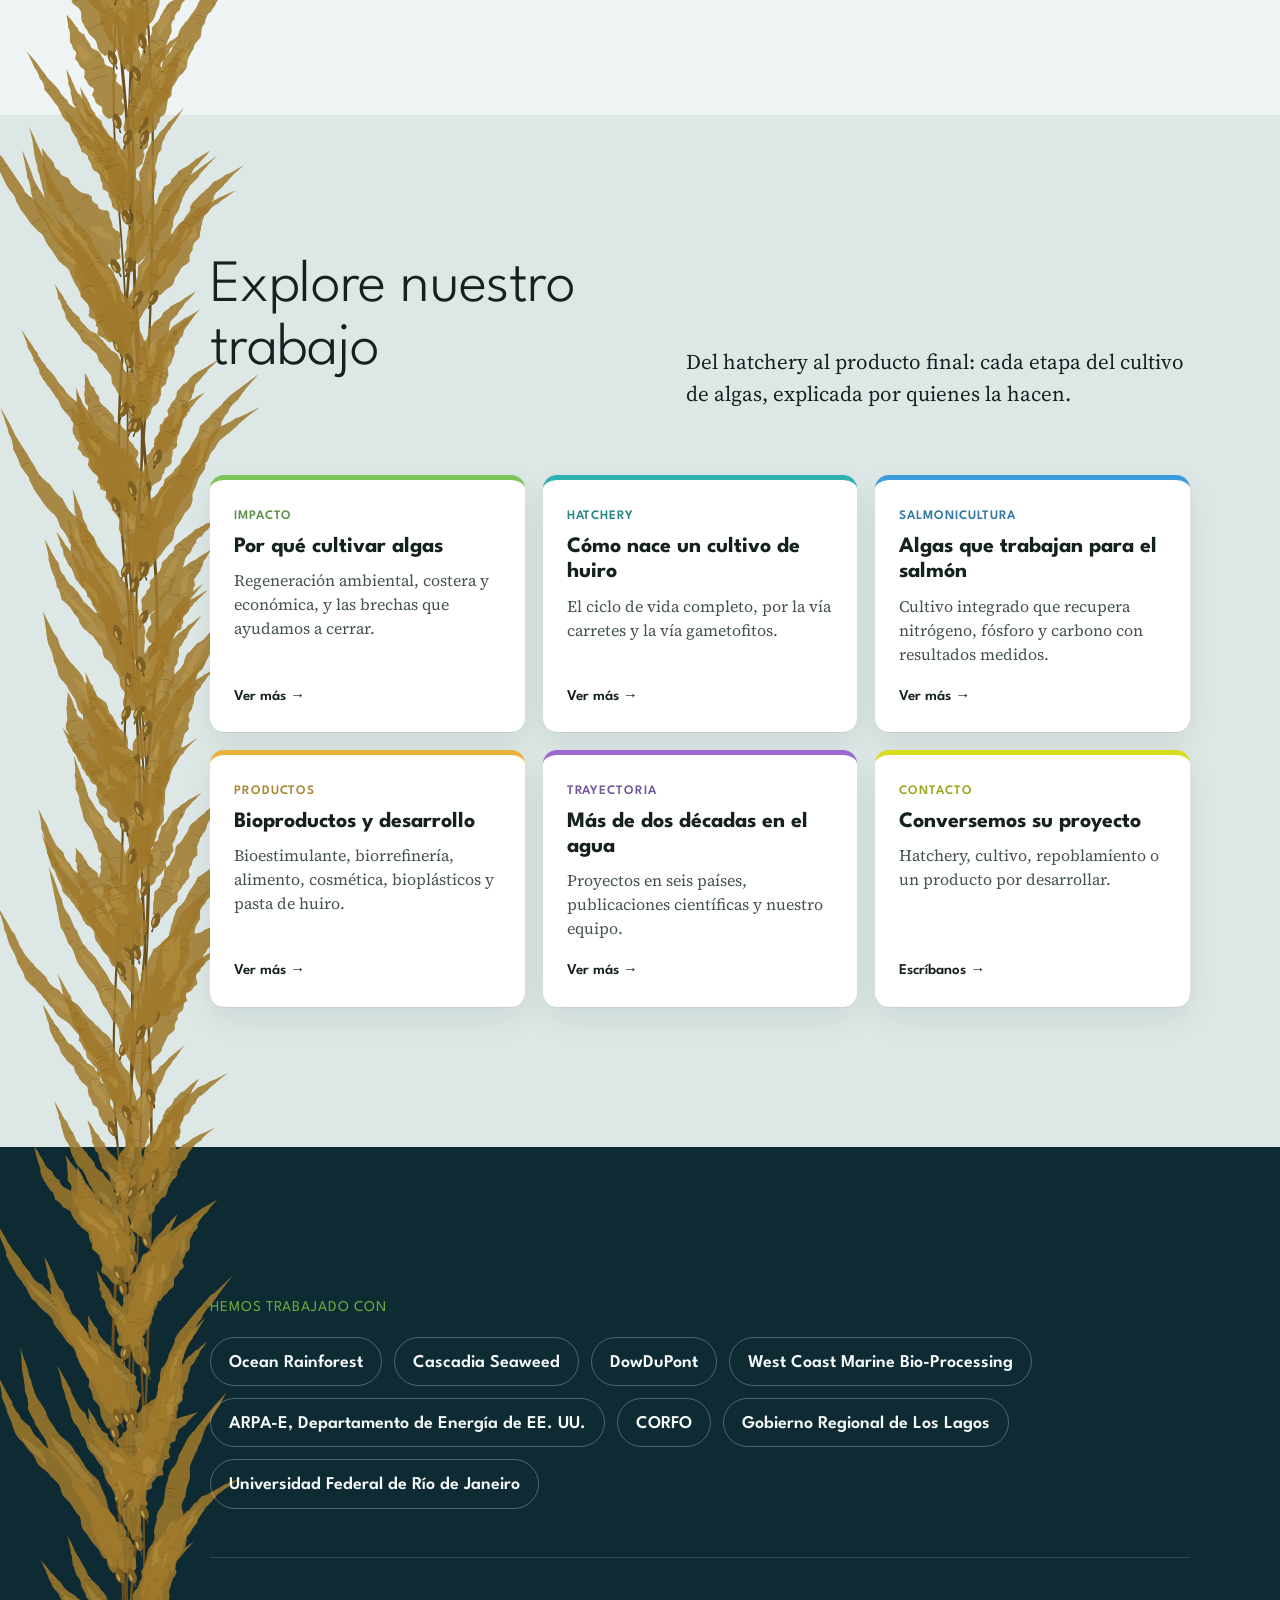
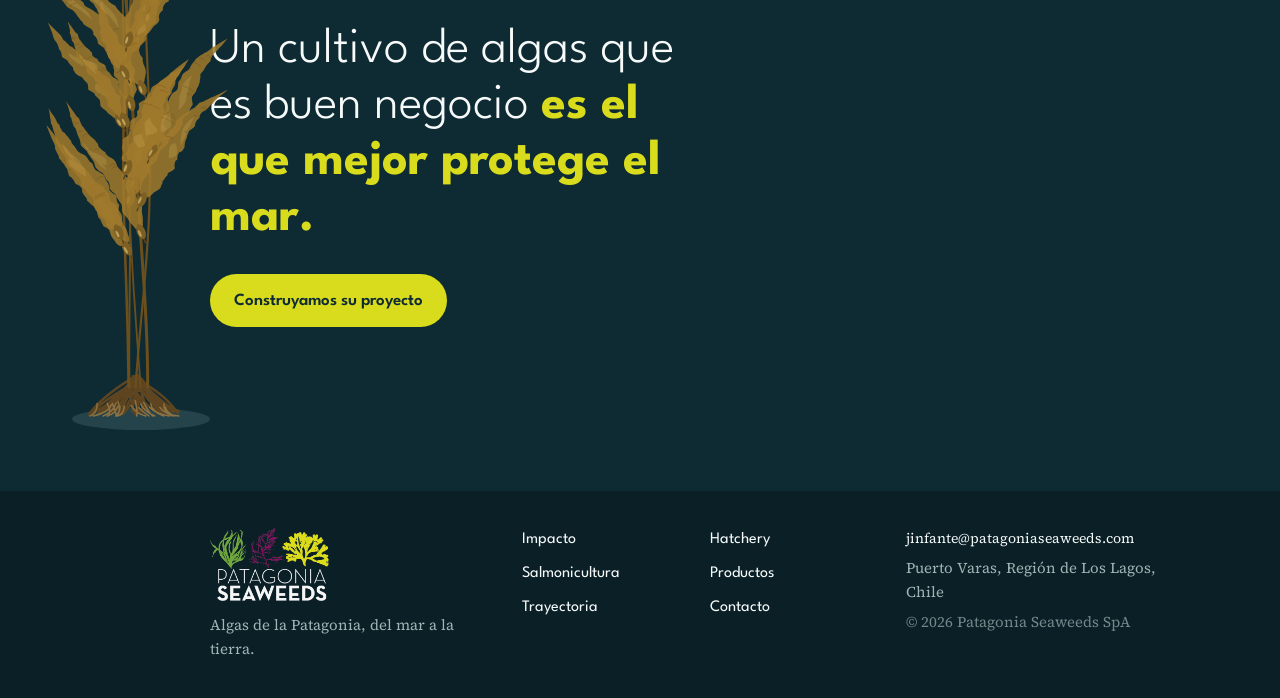
==== commit 383fa299: "Actualiza sitio 11/20/2026  8:59:17.41" ====
--- a/index.html
+++ b/index.html
@@ -83,7 +83,7 @@
 <link href="https://fonts.googleapis.com" rel="preconnect"/>
 <link crossorigin="" href="https://fonts.gstatic.com" rel="preconnect"/>
 <link href="https://fonts.googleapis.com/css2?family=League+Spartan:wght@200;300;600;700;800&amp;family=Source+Serif+4:ital,opsz,wght@0,8..60,400;0,8..60,600;1,8..60,400&amp;display=swap" rel="stylesheet"/>
-<link href="/css/style.css?v=202611192124" rel="stylesheet"/>
+<link href="/css/style.css?v=202611200856" rel="stylesheet"/>
 </head><body><a class="skip" data-i18n="skip" href="#main">Saltar al contenido</a><header class="nav" id="nav">
 <div class="nav-inner">
 <a aria-label="Patagonia Seaweeds, inicio" class="brand" href="/">
@@ -259,4 +259,4 @@
 <rect fill="#CFE3E8" height="2.8" rx=".9" width="3" x="4.1" y="11.8"></rect>
 </g>
 <g class="bub" fill="none" stroke="#CFE3E8" stroke-width=".9"><circle cx="2.6" cy="36.5" r="1.6"></circle><circle cx="2" cy="36.5" r="1.1"></circle><circle cx="3" cy="36.5" r="1.3"></circle><circle cx="2.2" cy="36.5" r=".9"></circle><circle cx="2.8" cy="36.5" r="1.4"></circle><circle cx="2.4" cy="36.5" r="1"></circle></g>
-</svg></strong><div class="depth-tip" hidden="" id="depthTip"><p data-i18n="depth_tip">Al bajar por la página, el buzo desciende. A los 5 metros se encuentra con las líneas de cultivo de algas y a los 15 metros, con la pradera de algas.</p></div></div><script src="/js/kelp.js?v=202611192124"></script><script src="/js/main.js?v=202611192124"></script></body></html>+</svg></strong><div class="depth-tip" hidden="" id="depthTip"><p data-i18n="depth_tip">Al bajar por la página, el buzo desciende. A los 5 metros se encuentra con las líneas de cultivo de algas y a los 15 metros, con un alga fijada al sustrato.</p></div></div><script src="/js/kelp.js?v=202611200856"></script><script src="/js/main.js?v=202611200856"></script></body></html>
--- a/css/style.css
+++ b/css/style.css
@@ -141,6 +141,7 @@
 .depth-tip { position: absolute; right: 0; bottom: calc(100% + 10px); width: 250px; padding: 12px 14px; border-radius: 10px; background: rgba(14,42,51,.96); color: var(--foam); text-align: left; font-family: var(--text); font-size: 14px; line-height: 1.45; box-shadow: 0 8px 24px rgba(0,0,0,.25); }
 .depth-tip::after { content: ""; position: absolute; right: 30px; top: 100%; border: 7px solid transparent; border-top-color: rgba(14,42,51,.96); }
 .depth-tip p { margin: 0; }
+@media (hover: hover) { .depth:hover .depth-tip, .depth:focus-visible .depth-tip { display: block; } .depth { cursor: default; } }
 .depth strong em { font-style: normal; font-size: 13px; margin-left: 2px; }
 @media (max-width: 700px) { .depth { right: 10px; bottom: 10px; padding: 5px 9px 4px; font-size: 11px; opacity: .85; width: 72px; } .depth strong { font-size: 17px; } .depth .diver { width: 12px; height: 20px; } .depth-tip { width: min(250px, calc(100vw - 20px)); font-size: 13px; } }
 
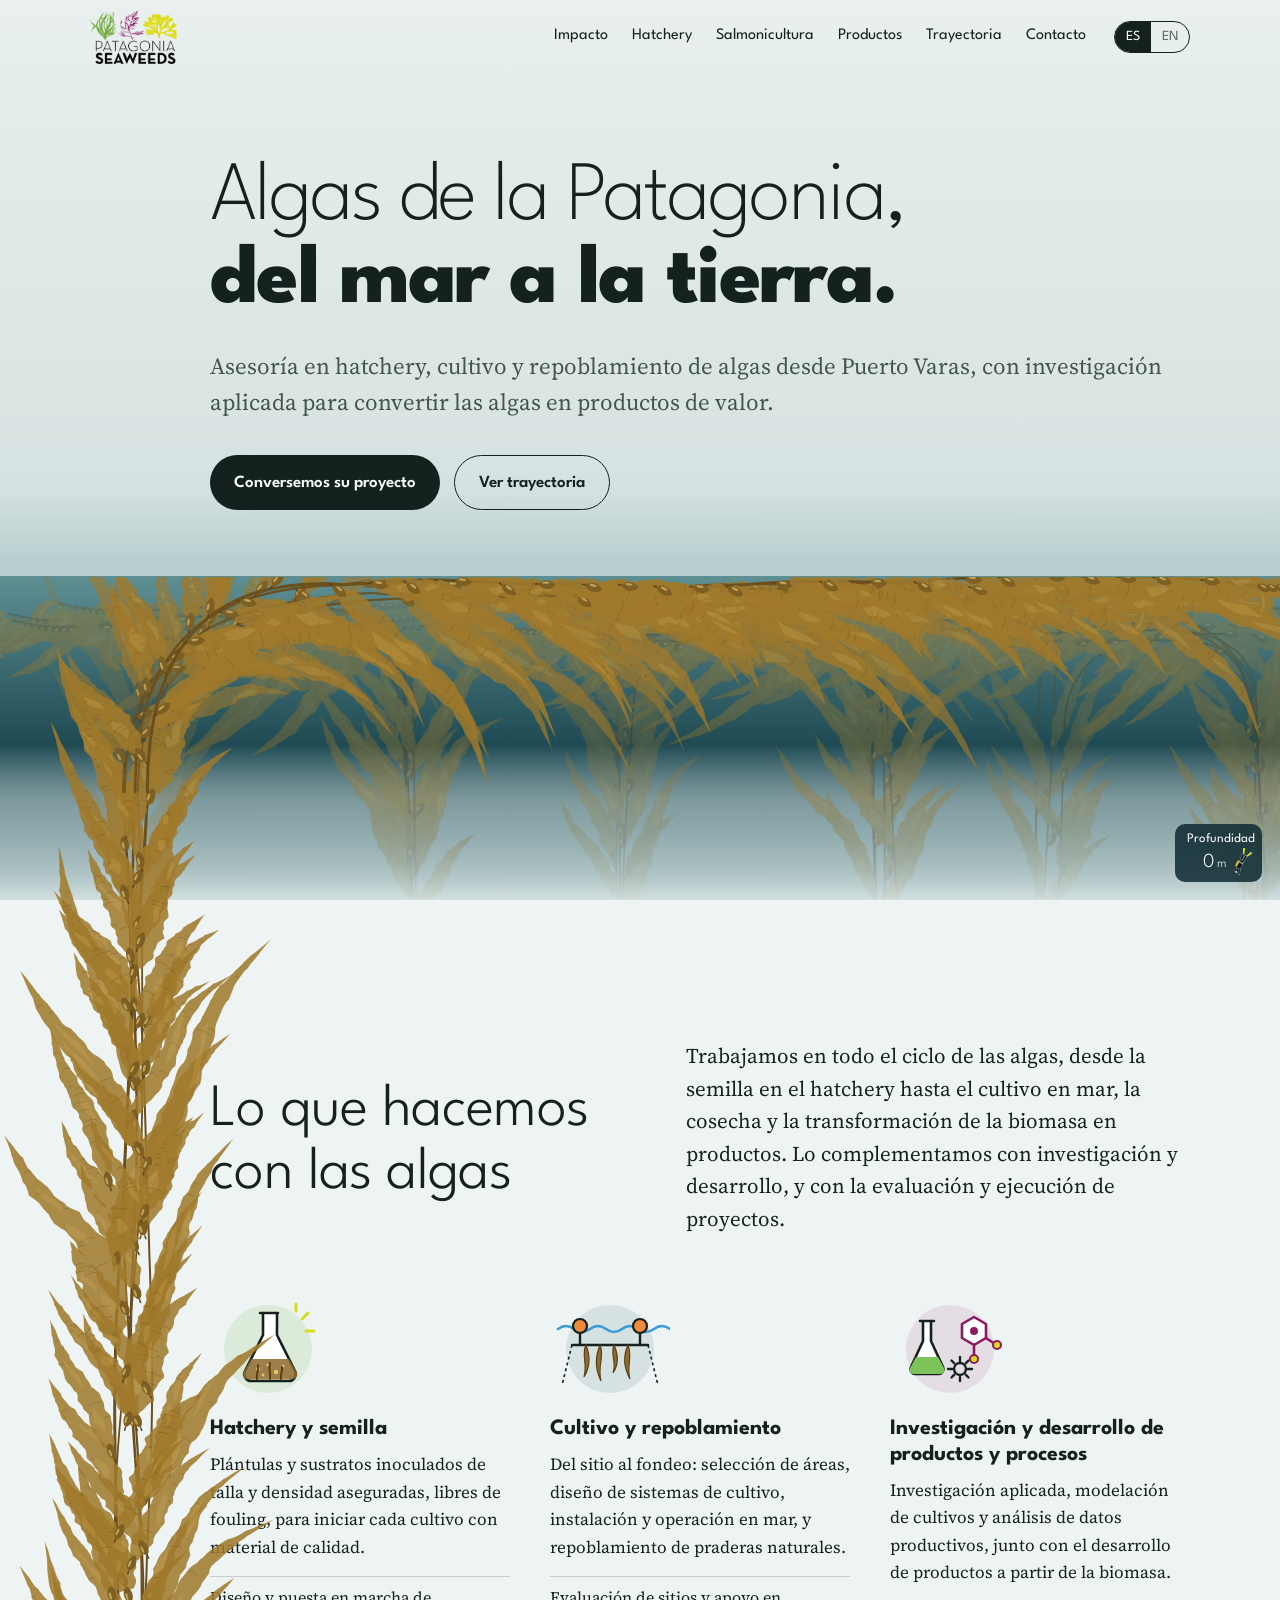
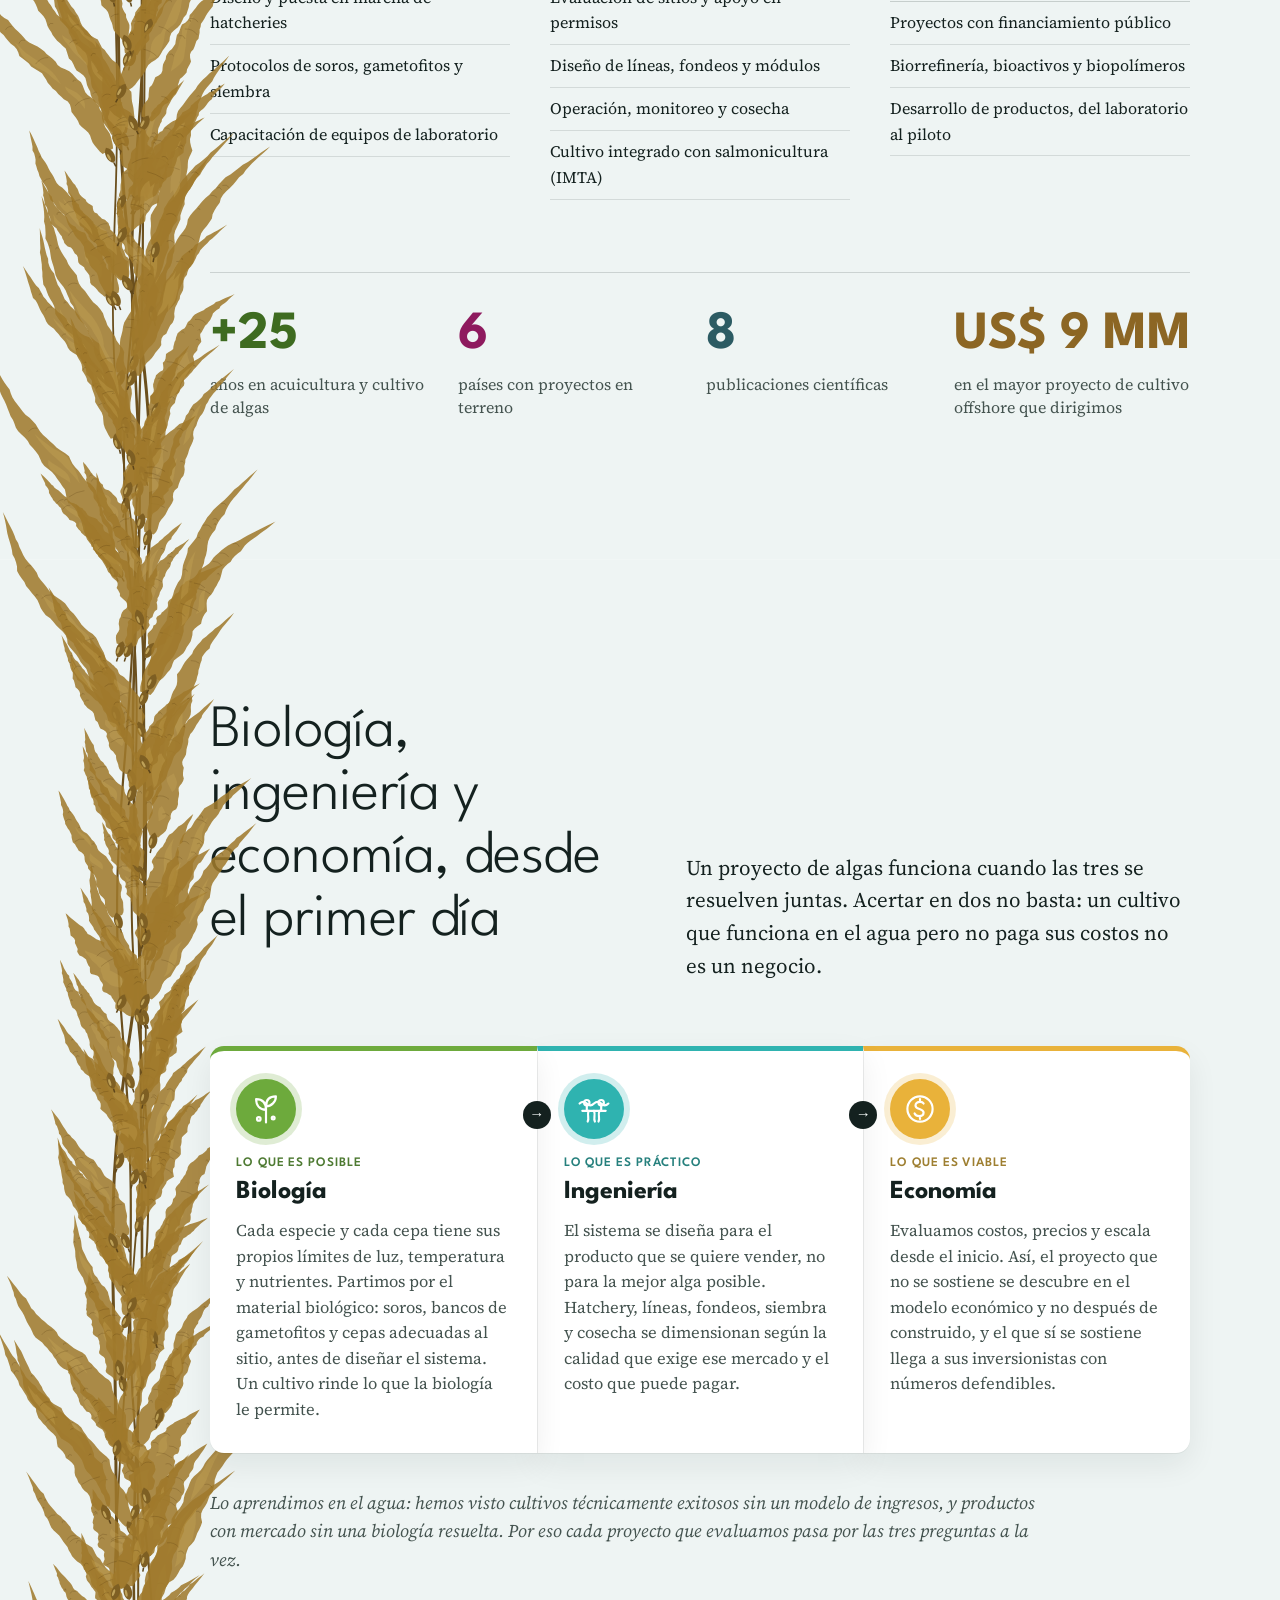
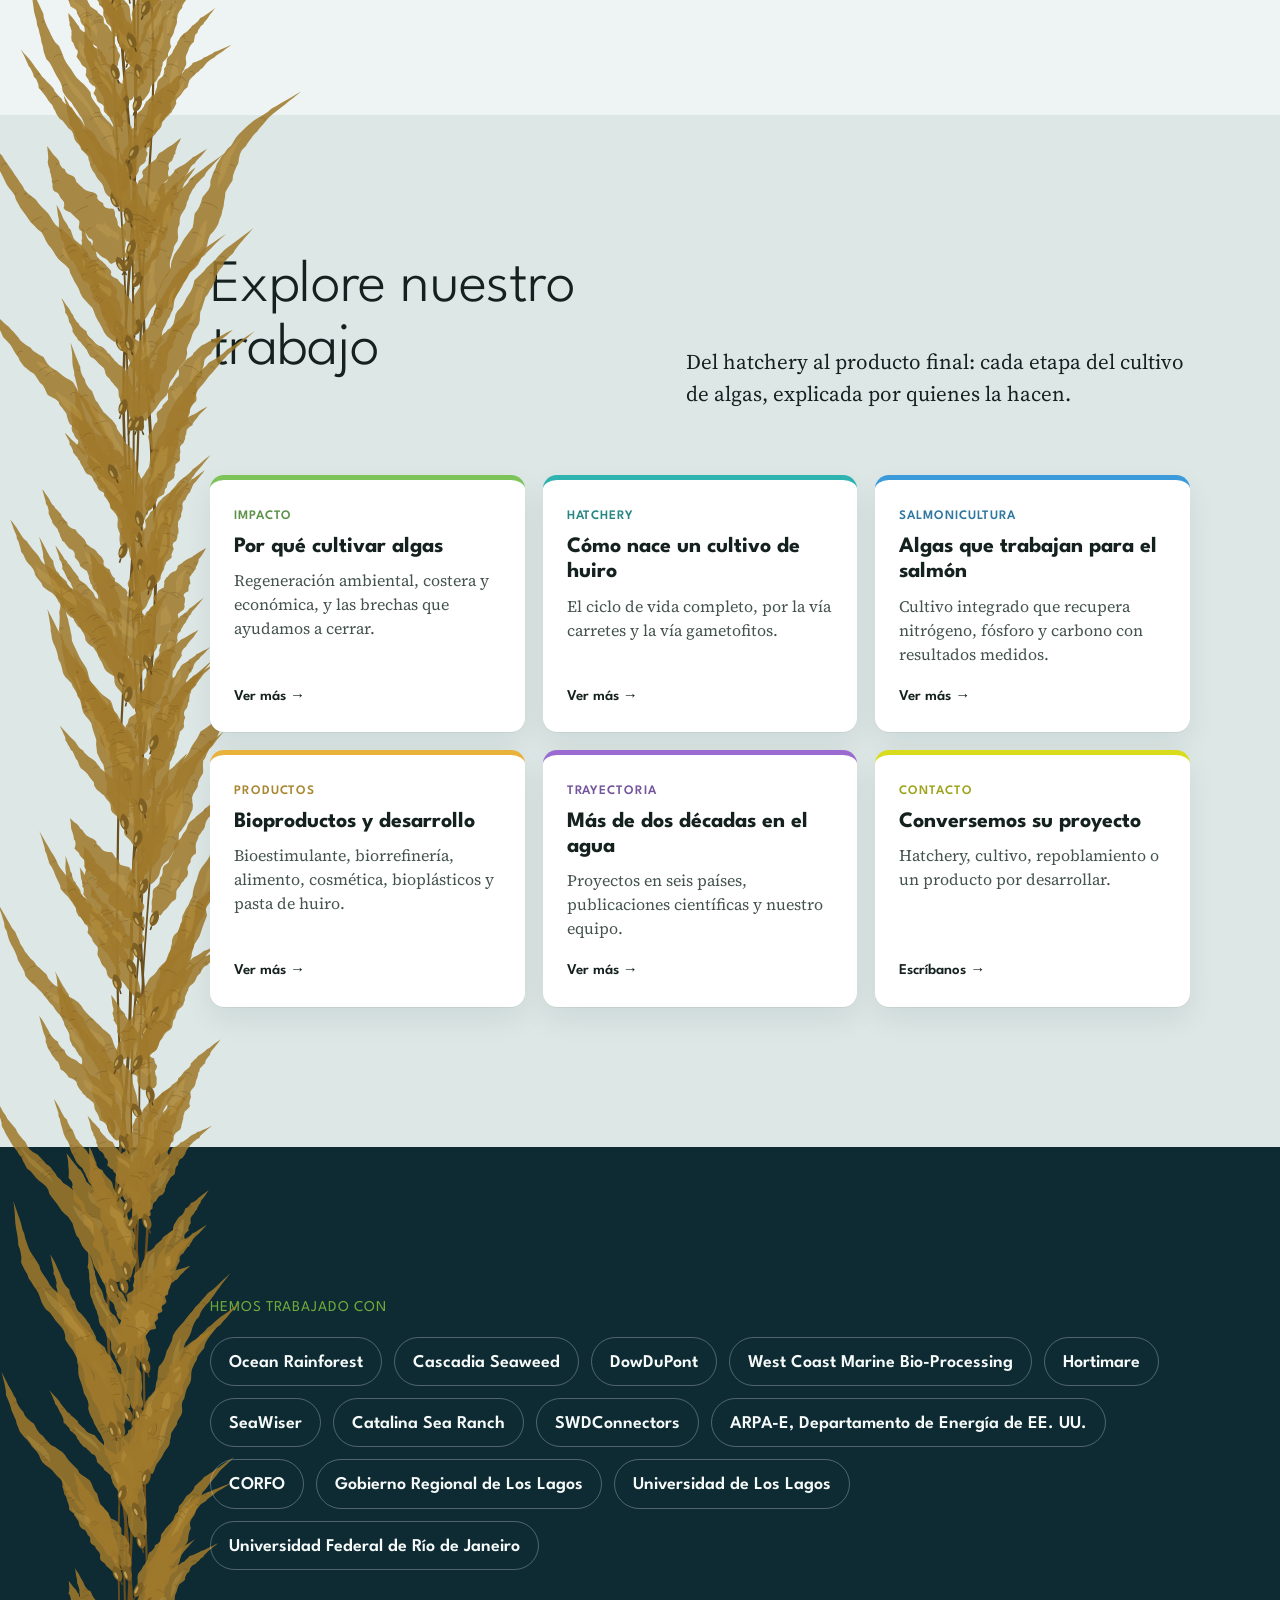
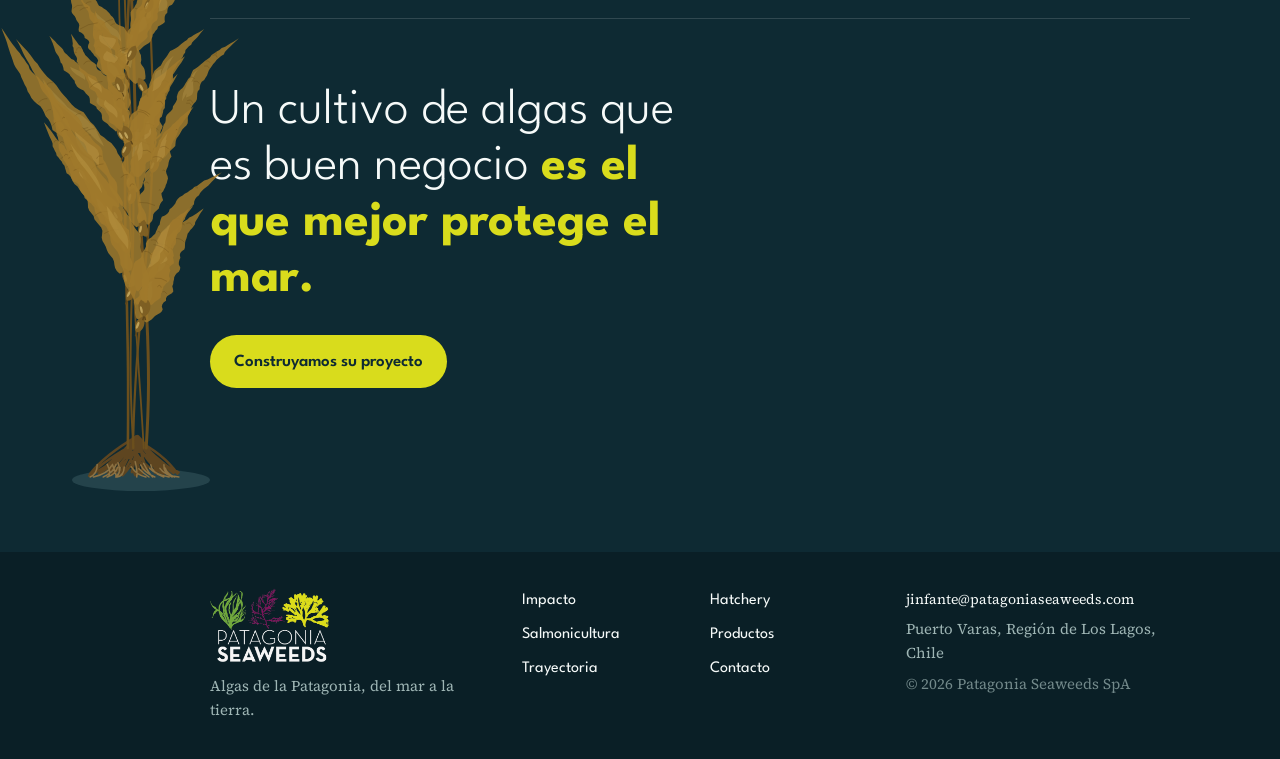
==== commit 17f44857: "Actualiza sitio 11/20/2026  9:04:45.05" ====
--- a/index.html
+++ b/index.html
@@ -83,7 +83,7 @@
 <link href="https://fonts.googleapis.com" rel="preconnect"/>
 <link crossorigin="" href="https://fonts.gstatic.com" rel="preconnect"/>
 <link href="https://fonts.googleapis.com/css2?family=League+Spartan:wght@200;300;600;700;800&amp;family=Source+Serif+4:ital,opsz,wght@0,8..60,400;0,8..60,600;1,8..60,400&amp;display=swap" rel="stylesheet"/>
-<link href="/css/style.css?v=202611200856" rel="stylesheet"/>
+<link href="/css/style.css?v=202611200902" rel="stylesheet"/>
 </head><body><a class="skip" data-i18n="skip" href="#main">Saltar al contenido</a><header class="nav" id="nav">
 <div class="nav-inner">
 <a aria-label="Patagonia Seaweeds, inicio" class="brand" href="/">
@@ -223,9 +223,14 @@
 <li>Cascadia Seaweed</li>
 <li>DowDuPont</li>
 <li>West Coast Marine Bio-Processing</li>
+<li>Hortimare</li>
+<li>SeaWiser</li>
+<li>Catalina Sea Ranch</li>
+<li>SWDConnectors</li>
 <li data-i18n="al3">ARPA-E, Departamento de Energía de EE. UU.</li>
 <li>CORFO</li>
 <li data-i18n="al5">Gobierno Regional de Los Lagos</li>
+<li>Universidad de Los Lagos</li>
 <li data-i18n="al6">Universidad Federal de Río de Janeiro</li>
 </ul>
 </div>
@@ -259,4 +264,4 @@
 <rect fill="#CFE3E8" height="2.8" rx=".9" width="3" x="4.1" y="11.8"></rect>
 </g>
 <g class="bub" fill="none" stroke="#CFE3E8" stroke-width=".9"><circle cx="2.6" cy="36.5" r="1.6"></circle><circle cx="2" cy="36.5" r="1.1"></circle><circle cx="3" cy="36.5" r="1.3"></circle><circle cx="2.2" cy="36.5" r=".9"></circle><circle cx="2.8" cy="36.5" r="1.4"></circle><circle cx="2.4" cy="36.5" r="1"></circle></g>
-</svg></strong><div class="depth-tip" hidden="" id="depthTip"><p data-i18n="depth_tip">Al bajar por la página, el buzo desciende. A los 5 metros se encuentra con las líneas de cultivo de algas y a los 15 metros, con un alga fijada al sustrato.</p></div></div><script src="/js/kelp.js?v=202611200856"></script><script src="/js/main.js?v=202611200856"></script></body></html>+</svg></strong><div class="depth-tip" hidden="" id="depthTip"><p data-i18n="depth_tip">Al bajar por la página, el buzo desciende. A los 5 metros se encuentra con las líneas de cultivo de algas y a los 15 metros, con un alga fijada al sustrato.</p></div></div><script src="/js/kelp.js?v=202611200902"></script><script src="/js/main.js?v=202611200902"></script></body></html>
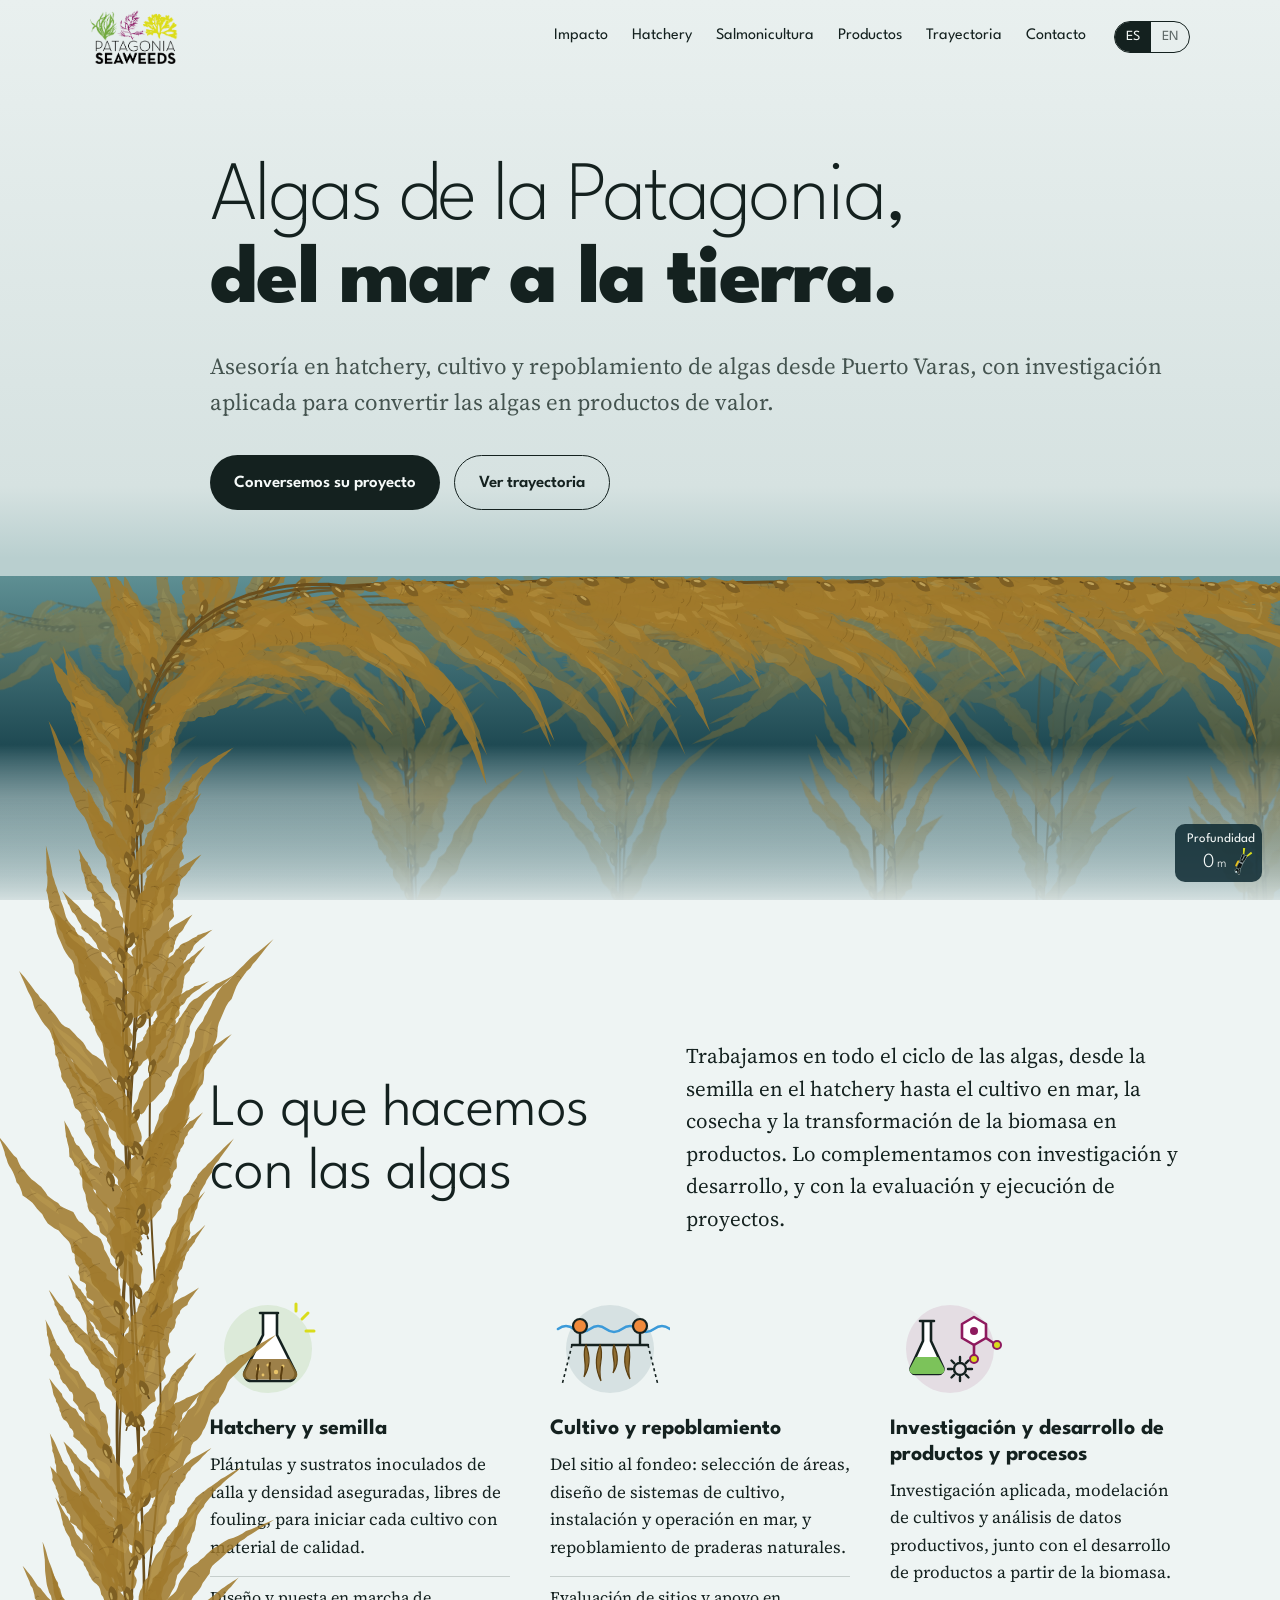
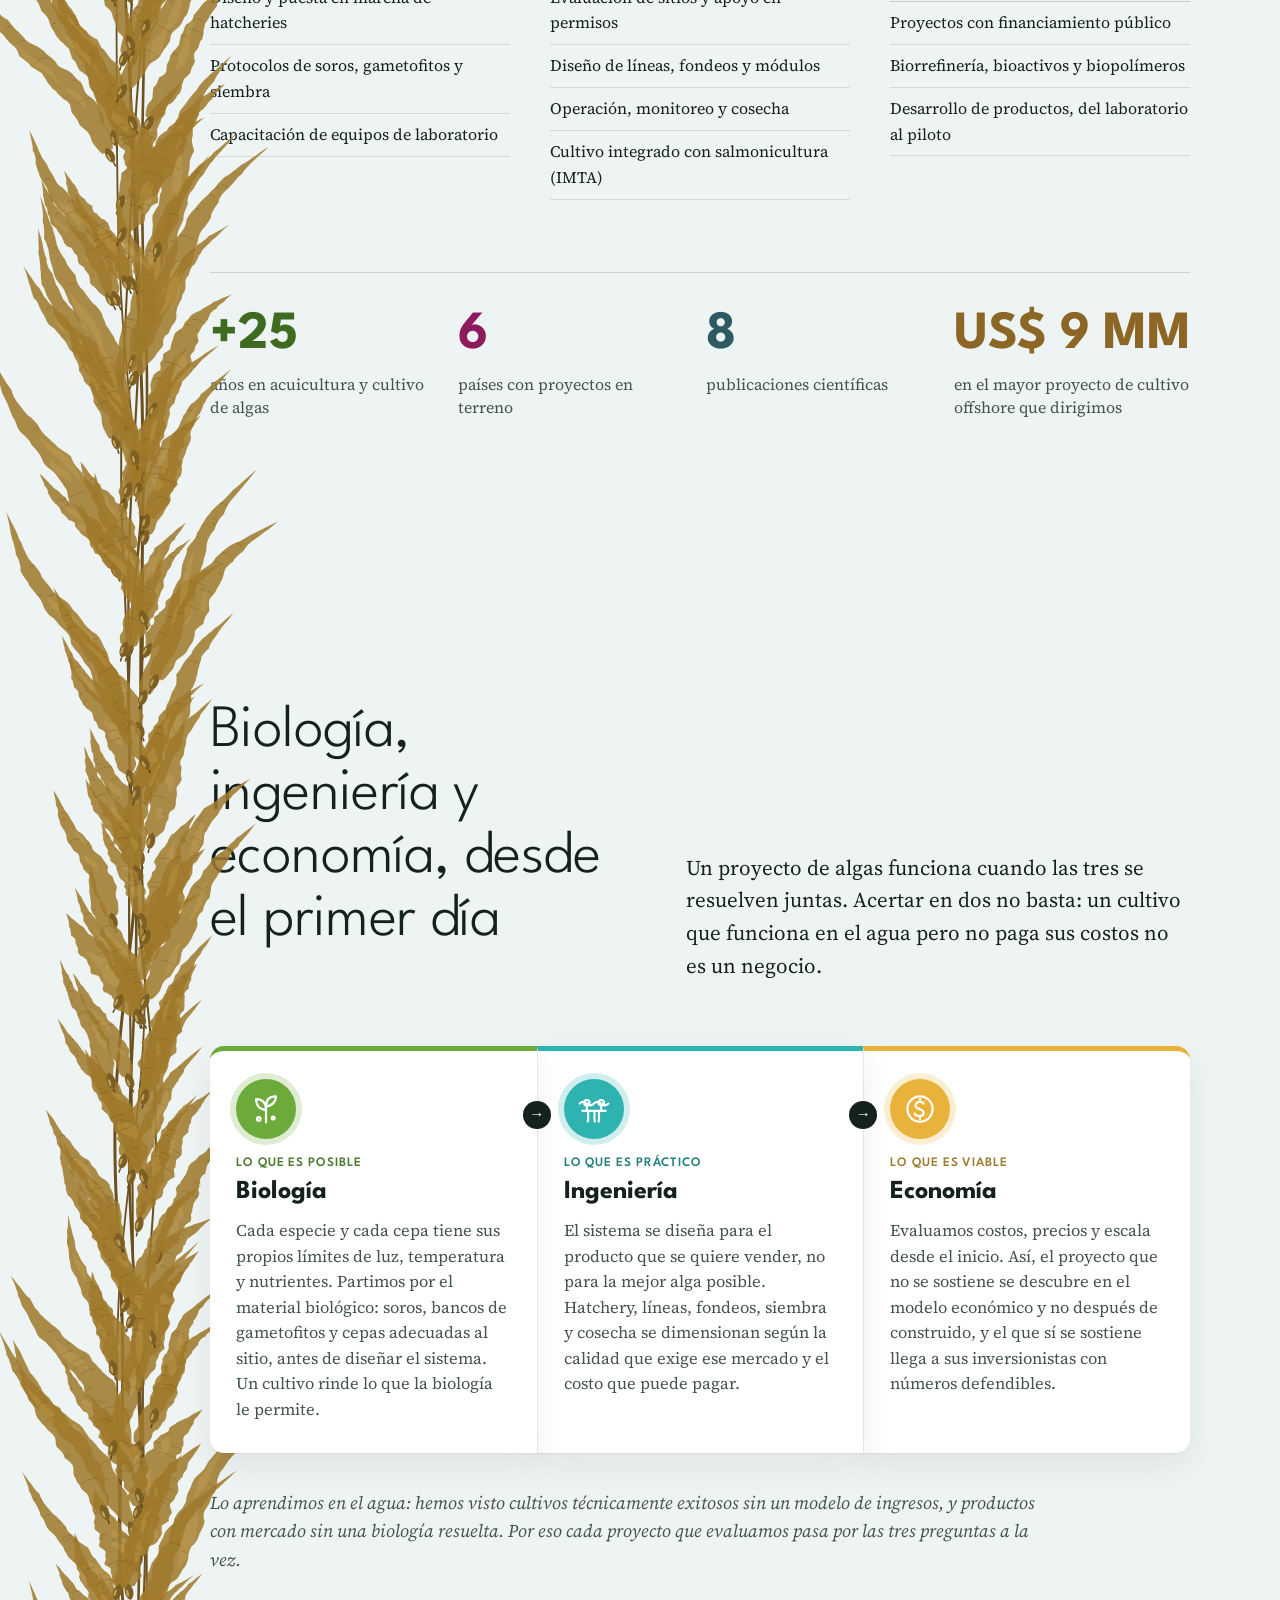
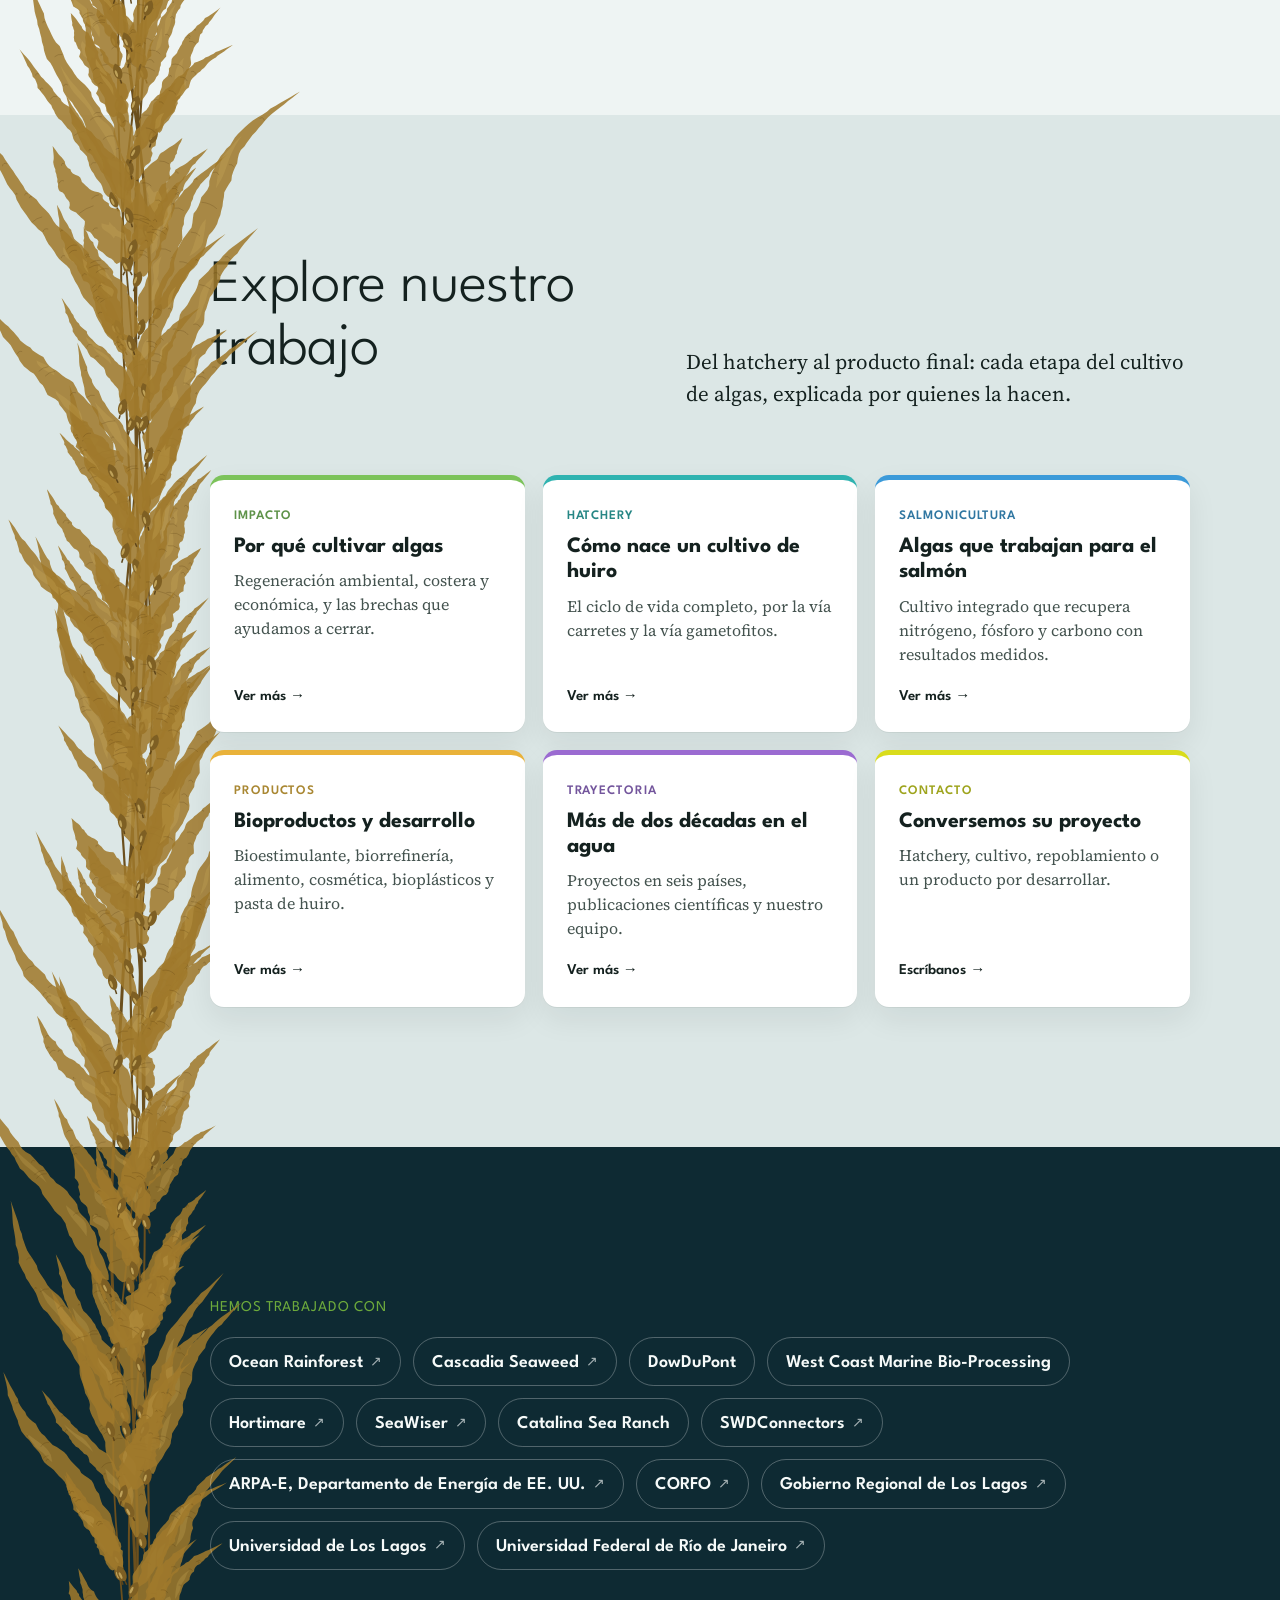
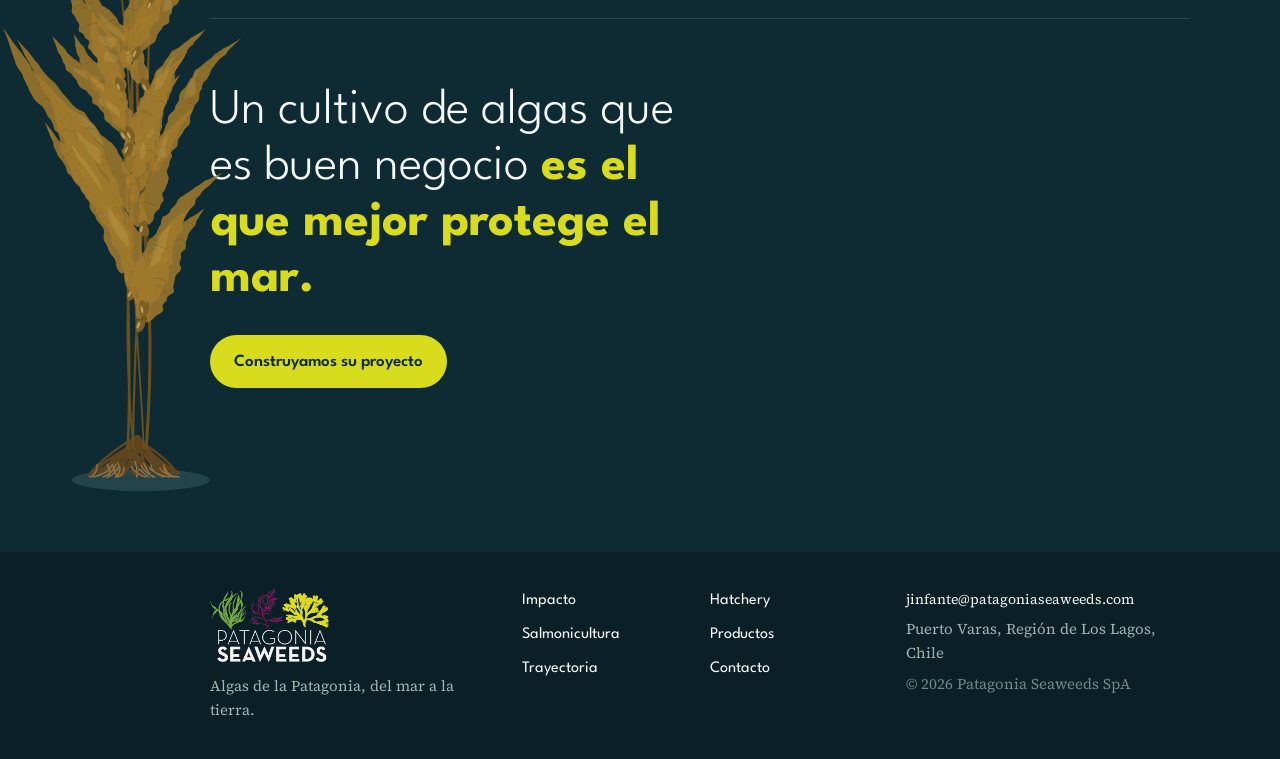
==== commit 69af3a7b: "Actualiza sitio 11/20/2026  9:28:25.63" ====
--- a/index.html
+++ b/index.html
@@ -83,7 +83,7 @@
 <link href="https://fonts.googleapis.com" rel="preconnect"/>
 <link crossorigin="" href="https://fonts.gstatic.com" rel="preconnect"/>
 <link href="https://fonts.googleapis.com/css2?family=League+Spartan:wght@200;300;600;700;800&amp;family=Source+Serif+4:ital,opsz,wght@0,8..60,400;0,8..60,600;1,8..60,400&amp;display=swap" rel="stylesheet"/>
-<link href="/css/style.css?v=202611200902" rel="stylesheet"/>
+<link href="/css/style.css?v=202611200913" rel="stylesheet"/>
 </head><body><a class="skip" data-i18n="skip" href="#main">Saltar al contenido</a><header class="nav" id="nav">
 <div class="nav-inner">
 <a aria-label="Patagonia Seaweeds, inicio" class="brand" href="/">
@@ -219,19 +219,19 @@
 <div class="allies">
 <p class="allies-t" data-i18n="al_t">Hemos trabajado con</p>
 <ul class="allies-list">
-<li>Ocean Rainforest</li>
-<li>Cascadia Seaweed</li>
+<li><a href="https://www.oceanrainforest.com/" rel="noopener" target="_blank">Ocean Rainforest</a></li>
+<li><a href="https://www.cascadiaseaweed.com/" rel="noopener" target="_blank">Cascadia Seaweed</a></li>
 <li>DowDuPont</li>
 <li>West Coast Marine Bio-Processing</li>
-<li>Hortimare</li>
-<li>SeaWiser</li>
+<li><a href="https://hortimare.com/" rel="noopener" target="_blank">Hortimare</a></li>
+<li><a href="https://www.seawiser.com/" rel="noopener" target="_blank">SeaWiser</a></li>
 <li>Catalina Sea Ranch</li>
-<li>SWDConnectors</li>
-<li data-i18n="al3">ARPA-E, Departamento de Energía de EE. UU.</li>
-<li>CORFO</li>
-<li data-i18n="al5">Gobierno Regional de Los Lagos</li>
-<li>Universidad de Los Lagos</li>
-<li data-i18n="al6">Universidad Federal de Río de Janeiro</li>
+<li><a href="https://swdconnectors.com/" rel="noopener" target="_blank">SWDConnectors</a></li>
+<li><a data-i18n="al3" href="https://arpa-e.energy.gov/" rel="noopener" target="_blank">ARPA-E, Departamento de Energía de EE. UU.</a></li>
+<li><a href="https://www.corfo.gob.cl/" rel="noopener" target="_blank">CORFO</a></li>
+<li><a data-i18n="al5" href="https://www.goreloslagos.cl/" rel="noopener" target="_blank">Gobierno Regional de Los Lagos</a></li>
+<li><a href="https://www.ulagos.cl/vicerrectoria-de-investigacion-innovacion-y-creacion/vicerrectoria-de-investigacion-innovacion-y-creacion/centros-de-investigacion/" rel="noopener" target="_blank">Universidad de Los Lagos</a></li>
+<li><a data-i18n="al6" href="https://ibqm.bioqmed.ufrj.br/laboratorios/laboratorio-de-bioquimica-e-biologia-celular-de-glicoconjugados/" rel="noopener" target="_blank">Universidad Federal de Río de Janeiro</a></li>
 </ul>
 </div>
 <blockquote class="manifest">
@@ -264,4 +264,4 @@
 <rect fill="#CFE3E8" height="2.8" rx=".9" width="3" x="4.1" y="11.8"></rect>
 </g>
 <g class="bub" fill="none" stroke="#CFE3E8" stroke-width=".9"><circle cx="2.6" cy="36.5" r="1.6"></circle><circle cx="2" cy="36.5" r="1.1"></circle><circle cx="3" cy="36.5" r="1.3"></circle><circle cx="2.2" cy="36.5" r=".9"></circle><circle cx="2.8" cy="36.5" r="1.4"></circle><circle cx="2.4" cy="36.5" r="1"></circle></g>
-</svg></strong><div class="depth-tip" hidden="" id="depthTip"><p data-i18n="depth_tip">Al bajar por la página, el buzo desciende. A los 5 metros se encuentra con las líneas de cultivo de algas y a los 15 metros, con un alga fijada al sustrato.</p></div></div><script src="/js/kelp.js?v=202611200902"></script><script src="/js/main.js?v=202611200902"></script></body></html>+</svg></strong><div class="depth-tip" hidden="" id="depthTip"><p data-i18n="depth_tip">Al bajar por la página, el buzo desciende. A los 5 metros se encuentra con las líneas de cultivo de algas y a los 15 metros, con un alga fijada al sustrato.</p></div></div><script src="/js/kelp.js?v=202611200913"></script><script src="/js/main.js?v=202611200913"></script></body></html>
--- a/css/style.css
+++ b/css/style.css
@@ -445,6 +445,12 @@
 .allies-t { font-family: var(--display); font-size: 15px; letter-spacing: .06em; text-transform: uppercase; color: var(--kelp) !important; margin-bottom: 18px; }
 .allies-list { list-style: none; display: flex; flex-wrap: wrap; gap: 12px; }
 .allies-list li { font-family: var(--display); font-size: 18px; font-weight: 600; color: var(--foam); border: 1px solid rgba(255,255,255,.28); border-radius: 999px; padding: 10px 18px 8px; }
+.allies-list li:has(> a) { padding: 0; transition: background .2s, border-color .2s; }
+.allies-list li > a { display: inline-flex; align-items: center; gap: 7px; padding: 10px 18px 8px; color: inherit; text-decoration: none; border-radius: 999px; }
+.allies-list li > a::after { content: "\2197"; font-weight: 400; font-size: .8em; opacity: .65; transition: transform .2s, opacity .2s; }
+.allies-list li:has(> a):hover, .allies-list li:has(> a:focus-visible) { background: rgba(255,255,255,.1); border-color: rgba(255,255,255,.6); }
+.allies-list li > a:hover::after, .allies-list li > a:focus-visible::after { opacity: 1; transform: translate(2px,-2px); }
+.allies-list li > a:focus-visible { outline: 2px solid var(--foam); outline-offset: 2px; }
 .manifest { margin: 64px 0 0; padding-bottom: 24px; max-width: 26em; }
 .manifest p { font-family: var(--display); font-weight: 300; font-size: clamp(30px, 4.2vw, 50px); line-height: 1.12; color: var(--foam) !important; margin-bottom: 28px; }
 .manifest strong { font-weight: 700; color: var(--fucus); }
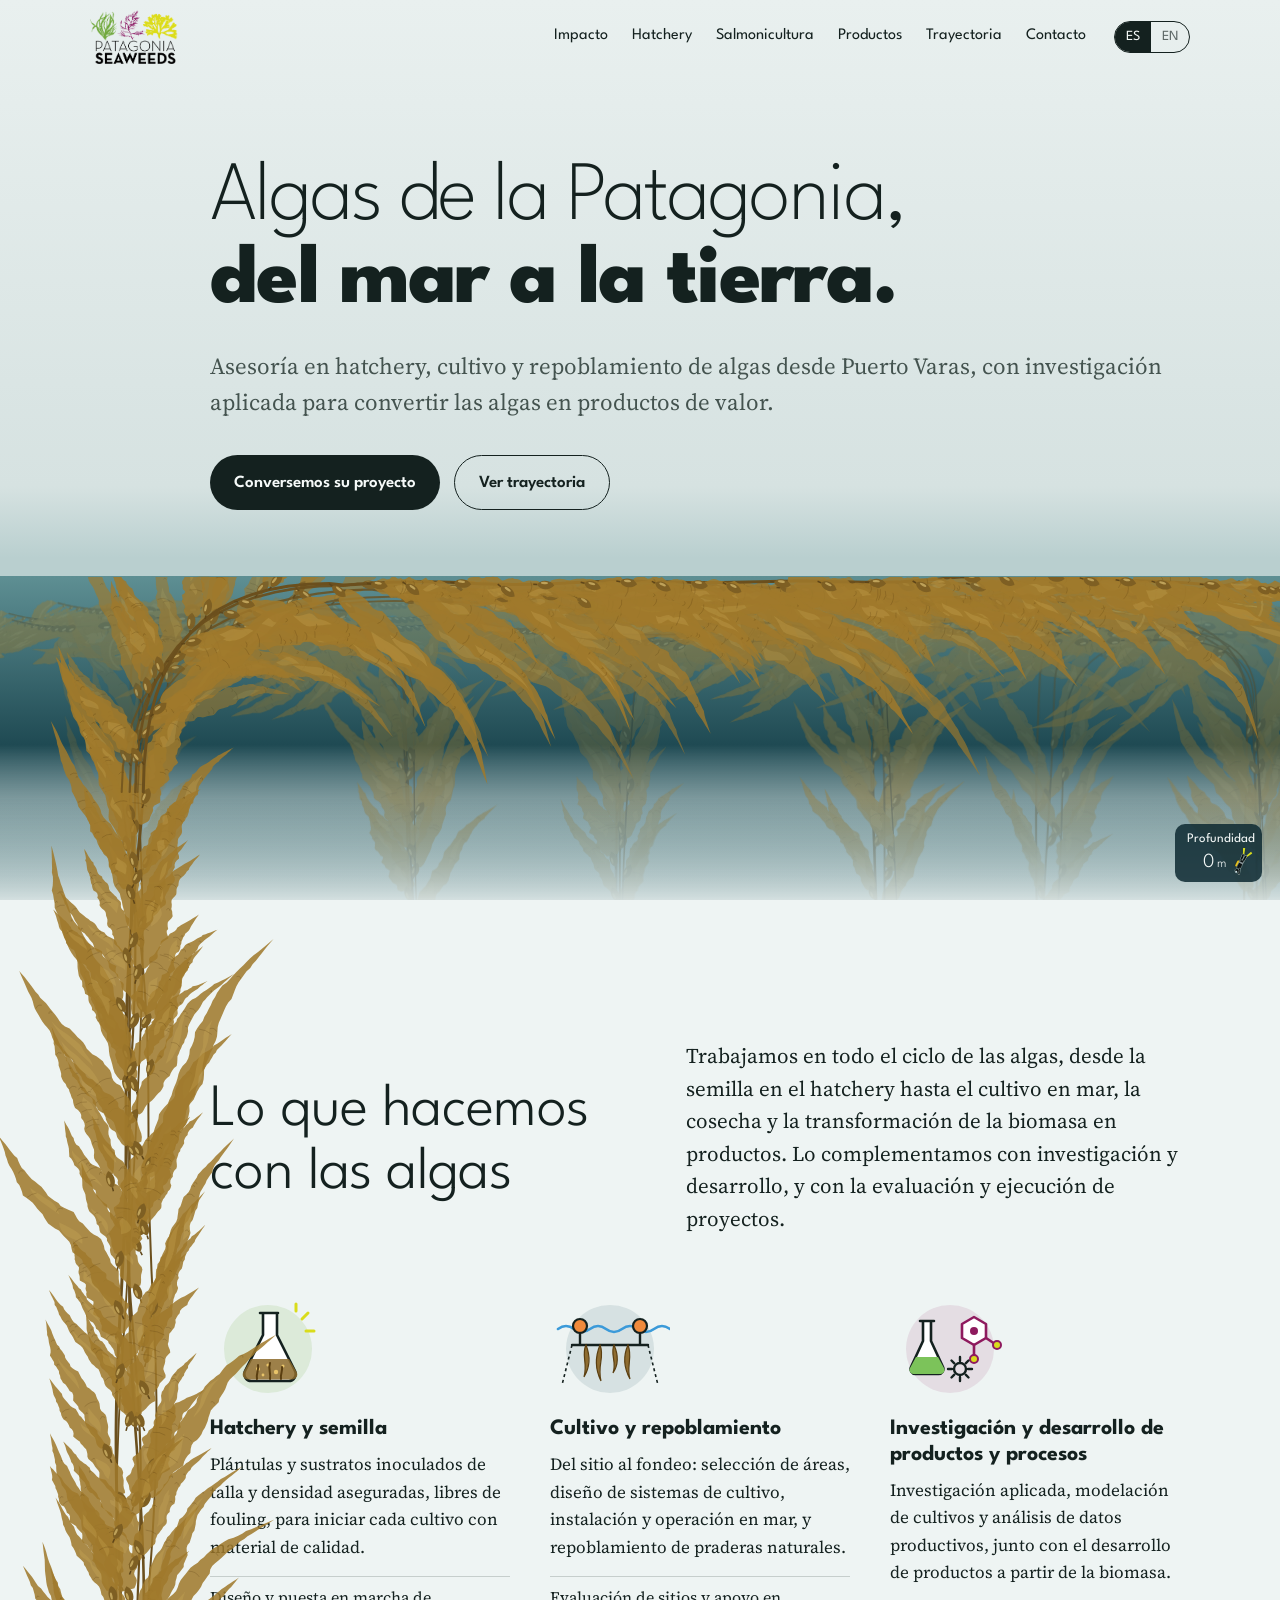
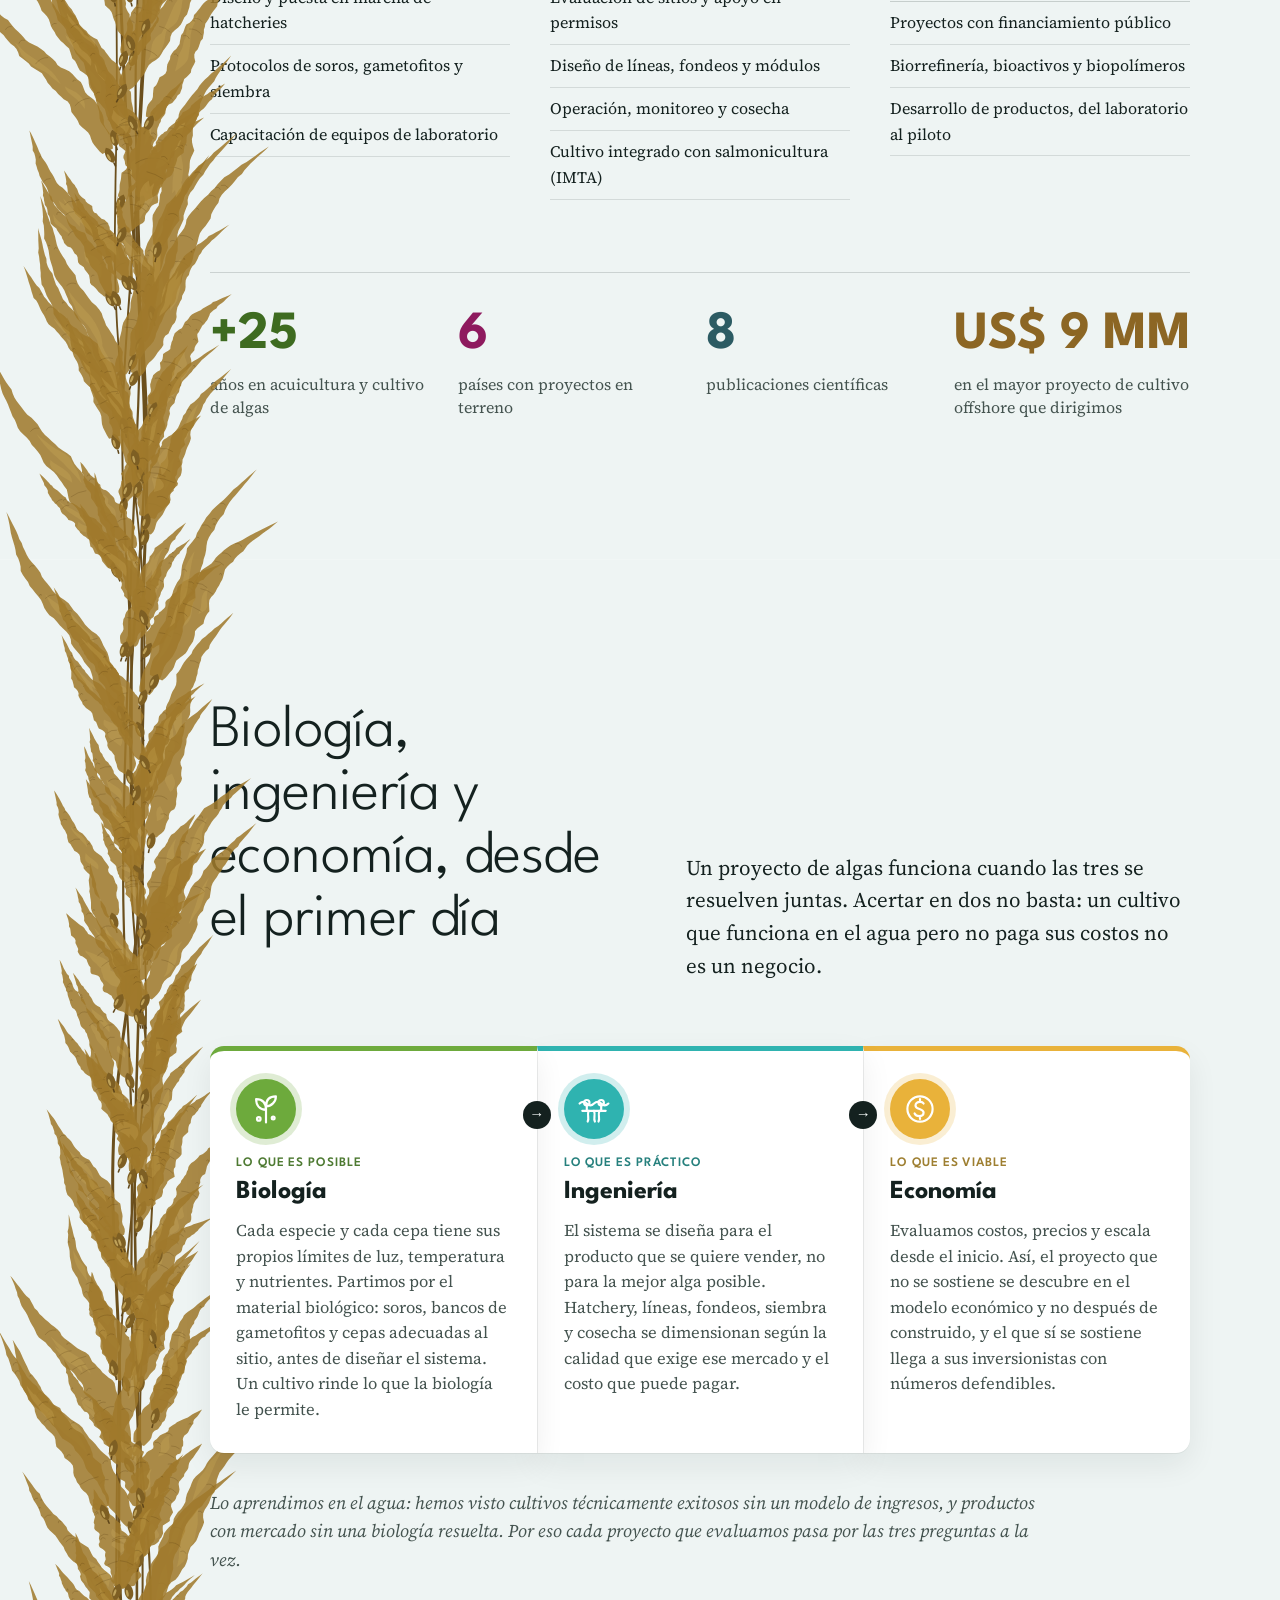
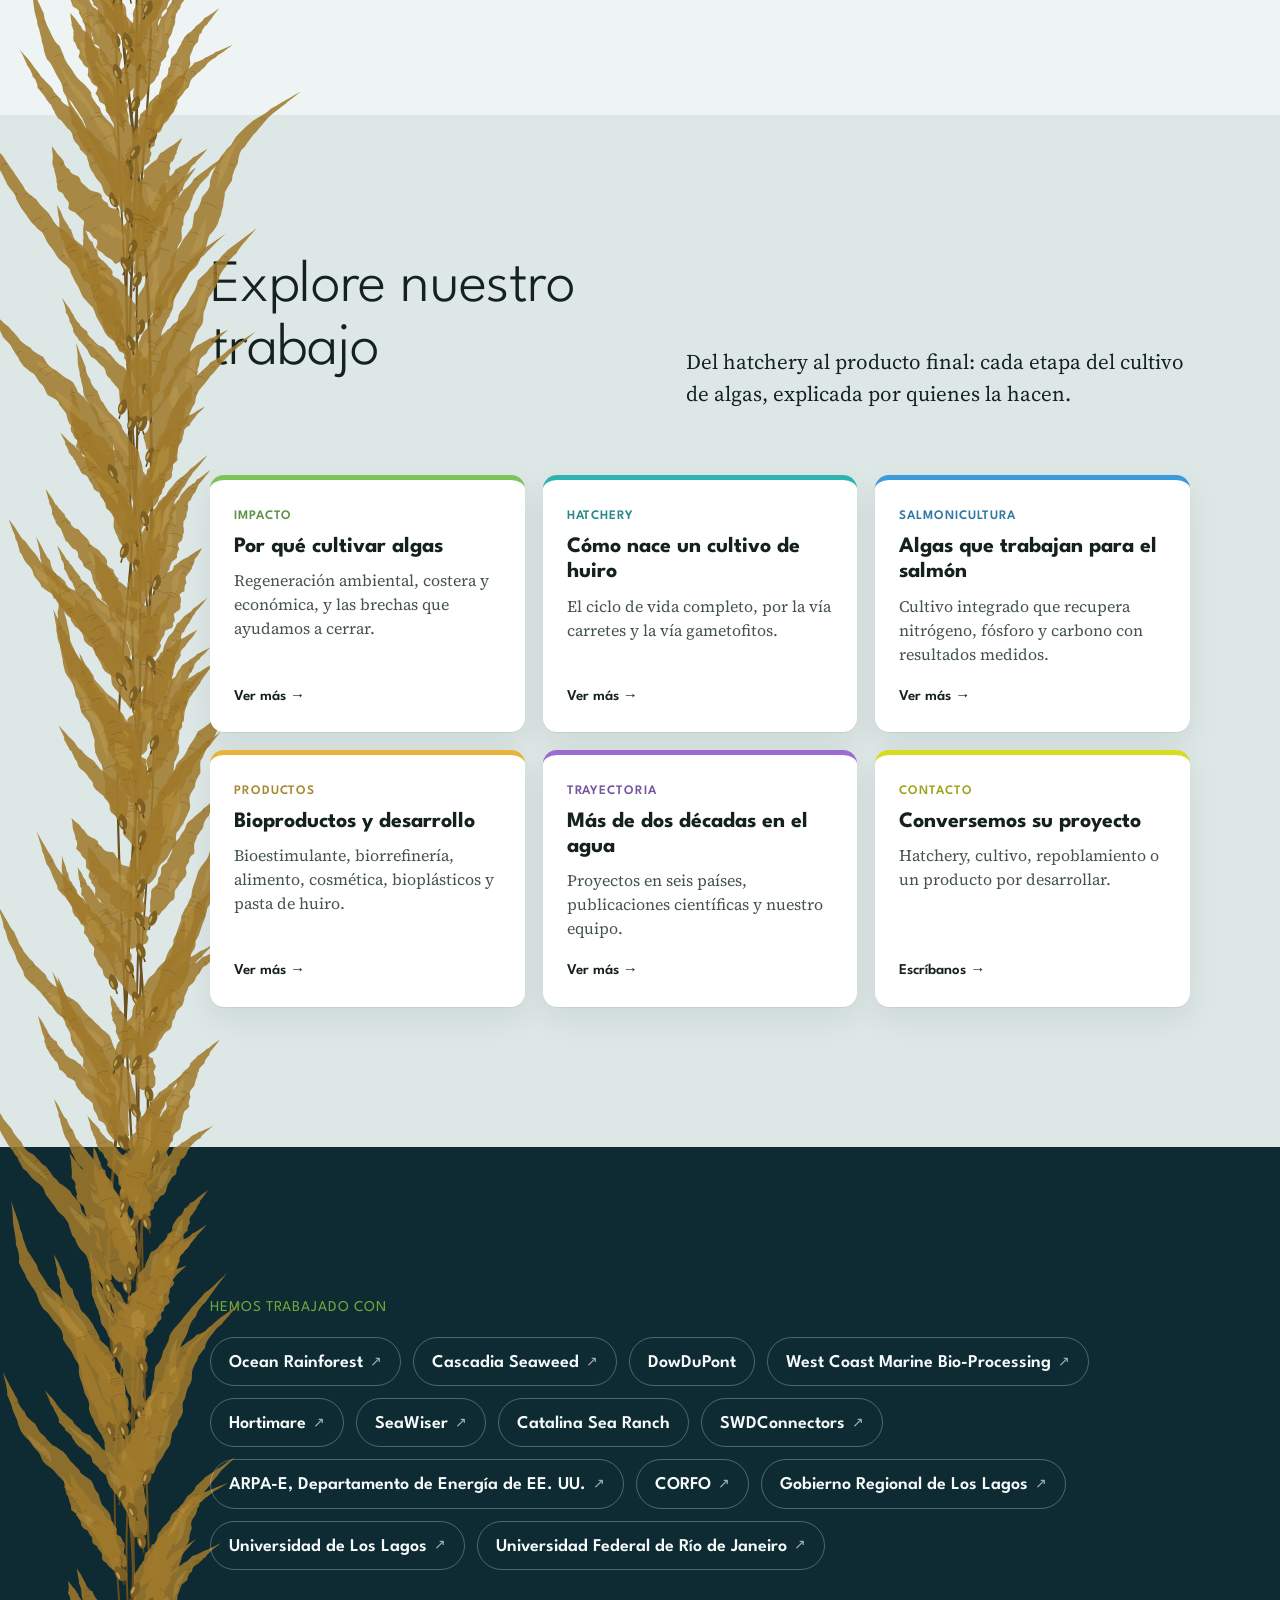
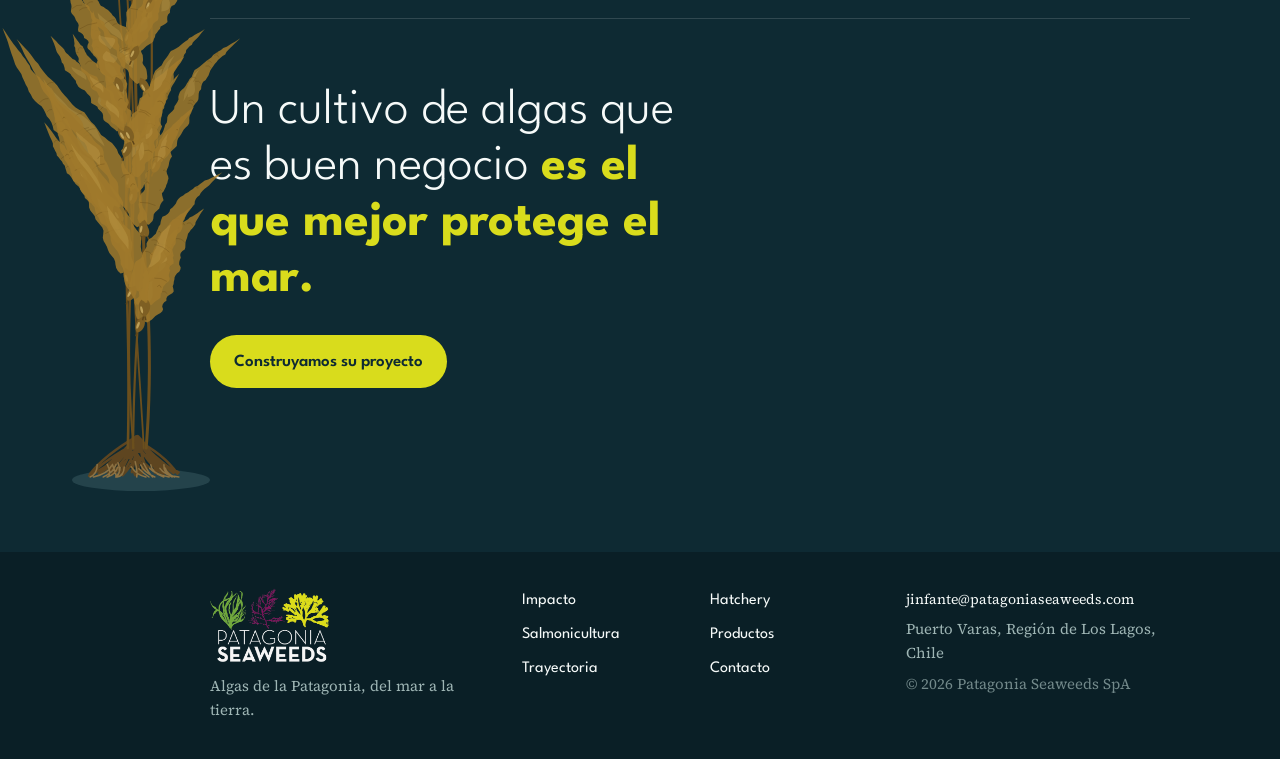
==== commit d0c6624c: "Actualiza sitio 11/20/2026  9:44:50.90" ====
--- a/index.html
+++ b/index.html
@@ -83,7 +83,7 @@
 <link href="https://fonts.googleapis.com" rel="preconnect"/>
 <link crossorigin="" href="https://fonts.gstatic.com" rel="preconnect"/>
 <link href="https://fonts.googleapis.com/css2?family=League+Spartan:wght@200;300;600;700;800&amp;family=Source+Serif+4:ital,opsz,wght@0,8..60,400;0,8..60,600;1,8..60,400&amp;display=swap" rel="stylesheet"/>
-<link href="/css/style.css?v=202611200913" rel="stylesheet"/>
+<link href="/css/style.css?v=202611200930" rel="stylesheet"/>
 </head><body><a class="skip" data-i18n="skip" href="#main">Saltar al contenido</a><header class="nav" id="nav">
 <div class="nav-inner">
 <a aria-label="Patagonia Seaweeds, inicio" class="brand" href="/">
@@ -222,7 +222,7 @@
 <li><a href="https://www.oceanrainforest.com/" rel="noopener" target="_blank">Ocean Rainforest</a></li>
 <li><a href="https://www.cascadiaseaweed.com/" rel="noopener" target="_blank">Cascadia Seaweed</a></li>
 <li>DowDuPont</li>
-<li>West Coast Marine Bio-Processing</li>
+<li><a href="https://www.kelpgrow.it/" rel="noopener" target="_blank">West Coast Marine Bio-Processing</a></li>
 <li><a href="https://hortimare.com/" rel="noopener" target="_blank">Hortimare</a></li>
 <li><a href="https://www.seawiser.com/" rel="noopener" target="_blank">SeaWiser</a></li>
 <li>Catalina Sea Ranch</li>
@@ -264,4 +264,4 @@
 <rect fill="#CFE3E8" height="2.8" rx=".9" width="3" x="4.1" y="11.8"></rect>
 </g>
 <g class="bub" fill="none" stroke="#CFE3E8" stroke-width=".9"><circle cx="2.6" cy="36.5" r="1.6"></circle><circle cx="2" cy="36.5" r="1.1"></circle><circle cx="3" cy="36.5" r="1.3"></circle><circle cx="2.2" cy="36.5" r=".9"></circle><circle cx="2.8" cy="36.5" r="1.4"></circle><circle cx="2.4" cy="36.5" r="1"></circle></g>
-</svg></strong><div class="depth-tip" hidden="" id="depthTip"><p data-i18n="depth_tip">Al bajar por la página, el buzo desciende. A los 5 metros se encuentra con las líneas de cultivo de algas y a los 15 metros, con un alga fijada al sustrato.</p></div></div><script src="/js/kelp.js?v=202611200913"></script><script src="/js/main.js?v=202611200913"></script></body></html>+</svg></strong><div class="depth-tip" hidden="" id="depthTip"><p data-i18n="depth_tip">Al bajar por la página, el buzo desciende. A los 5 metros se encuentra con las líneas de cultivo de algas y a los 15 metros, con un alga fijada al sustrato.</p></div></div><script src="/js/kelp.js?v=202611200930"></script><script src="/js/main.js?v=202611200930"></script></body></html>
